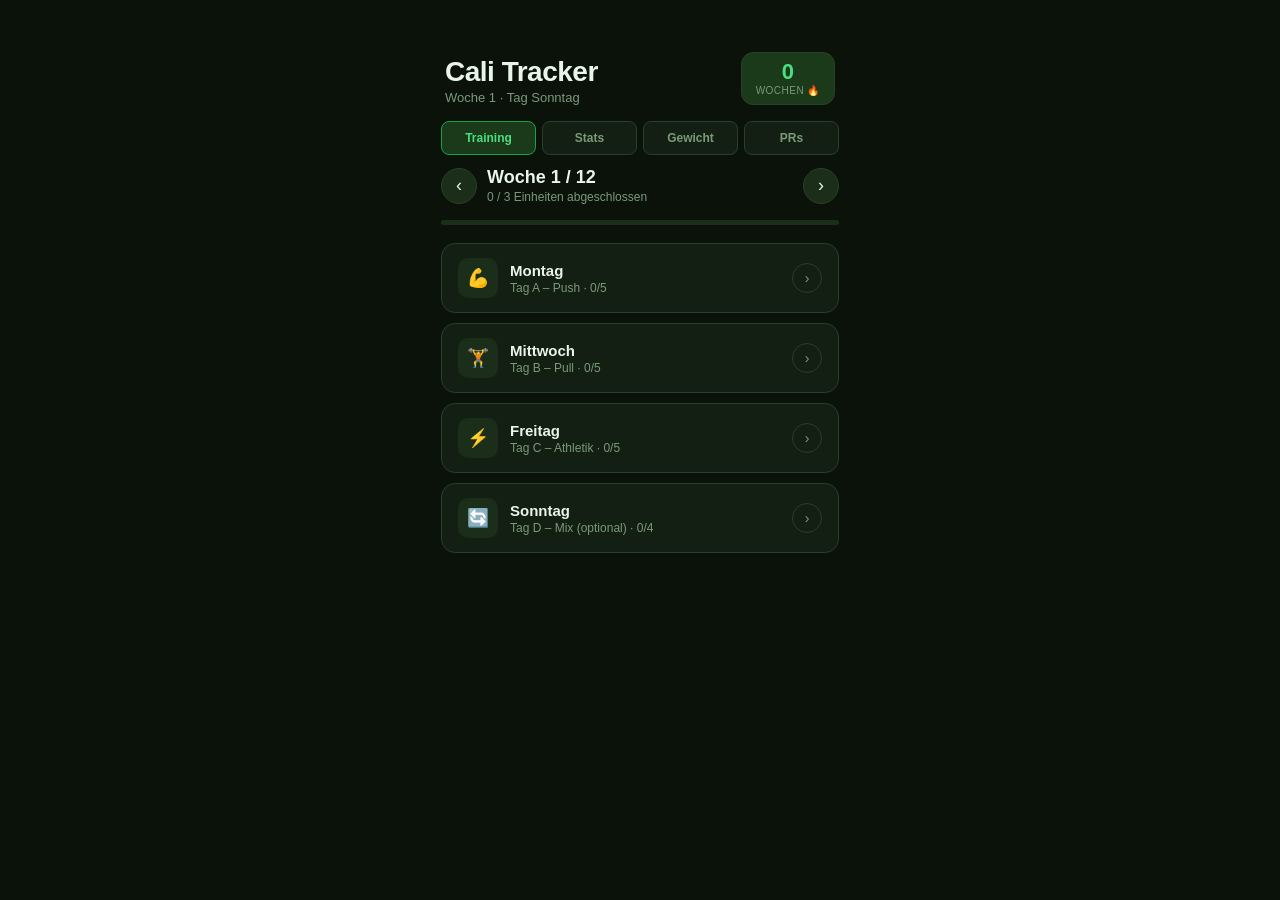
==== index.html @ 7abe7723 "Create index.html with Cali Tracker app content" ====
<!DOCTYPE html>
<html lang="de">
<head>
<meta charset="UTF-8">
<meta name="viewport" content="width=device-width, initial-scale=1.0, maximum-scale=1.0, user-scalable=no">
<meta name="apple-mobile-web-app-capable" content="yes">
<meta name="apple-mobile-web-app-status-bar-style" content="black-translucent">
<meta name="apple-mobile-web-app-title" content="Cali Tracker">
<meta name="theme-color" content="#0f1a0f">
<title>Cali Tracker</title>
<style>
:root {
  --green: #4ade80;
  --green-dark: #16a34a;
  --green-dim: #1a3a1a;
  --green-mid: #22c55e;
  --bg: #0a120a;
  --surface: #121f12;
  --surface2: #1a2e1a;
  --border: #2a3f2a;
  --text: #e8f5e8;
  --muted: #7a9a7a;
  --danger: #f87171;
  --amber: #fbbf24;
  --radius: 14px;
  --radius-sm: 8px;
}
* { box-sizing: border-box; margin: 0; padding: 0; -webkit-tap-highlight-color: transparent; }
html, body { height: 100%; overflow: hidden; font-family: -apple-system, BlinkMacSystemFont, 'SF Pro Text', sans-serif; background: var(--bg); color: var(--text); }

/* Layout */
.app { display: flex; flex-direction: column; height: 100dvh; max-width: 430px; margin: 0 auto; }
.content { flex: 1; overflow-y: auto; padding: 0 16px 24px; -webkit-overflow-scrolling: touch; scroll-behavior: smooth; }
.content::-webkit-scrollbar { display: none; }

/* Header */
.header { padding: 52px 20px 16px; display: flex; align-items: flex-end; justify-content: space-between; }
.header-title { font-size: 28px; font-weight: 700; letter-spacing: -0.5px; color: var(--text); }
.header-sub { font-size: 13px; color: var(--muted); margin-top: 2px; }
.streak-badge { display: flex; flex-direction: column; align-items: center; background: var(--green-dim); border: 1px solid var(--border); border-radius: 12px; padding: 8px 14px; }
.streak-num { font-size: 22px; font-weight: 700; color: var(--green); line-height: 1; }
.streak-label { font-size: 10px; color: var(--muted); margin-top: 2px; letter-spacing: 0.05em; }

/* Tab bar */
.tabbar { display: flex; padding: 0 16px 12px; gap: 6px; }
.tab { flex: 1; padding: 9px 4px; font-size: 12px; font-weight: 600; text-align: center; border-radius: var(--radius-sm); border: 1px solid var(--border); color: var(--muted); background: var(--surface); cursor: pointer; transition: all 0.2s; }
.tab.active { background: var(--green-dim); border-color: var(--green-dark); color: var(--green); }

/* Views */
.view { display: none; }
.view.active { display: block; }

/* Section label */
.section-label { font-size: 11px; font-weight: 600; color: var(--muted); letter-spacing: 0.08em; text-transform: uppercase; margin: 20px 0 10px; }

/* Week nav */
.week-nav { display: flex; align-items: center; gap: 10px; margin-bottom: 16px; }
.week-nav-btn { width: 36px; height: 36px; border-radius: 50%; background: var(--surface2); border: 1px solid var(--border); color: var(--text); font-size: 18px; cursor: pointer; display: flex; align-items: center; justify-content: center; }
.week-info { flex: 1; }
.week-title { font-size: 18px; font-weight: 600; }
.week-sub { font-size: 12px; color: var(--muted); margin-top: 2px; }

/* Progress bar */
.prog-wrap { height: 5px; background: var(--surface2); border-radius: 3px; margin-bottom: 18px; overflow: hidden; }
.prog-fill { height: 100%; background: var(--green-mid); border-radius: 3px; transition: width 0.4s ease; }

/* Day card */
.day-card { background: var(--surface); border: 1px solid var(--border); border-radius: var(--radius); margin-bottom: 10px; overflow: hidden; transition: border-color 0.2s; }
.day-card.done { border-color: var(--green-dark); }
.day-head { display: flex; align-items: center; padding: 14px 16px; cursor: pointer; gap: 12px; }
.day-icon { width: 40px; height: 40px; border-radius: 10px; background: var(--surface2); display: flex; align-items: center; justify-content: center; font-size: 18px; flex-shrink: 0; }
.day-card.done .day-icon { background: var(--green-dim); }
.day-meta { flex: 1; min-width: 0; }
.day-name { font-size: 15px; font-weight: 600; }
.day-type { font-size: 12px; color: var(--muted); margin-top: 2px; }
.day-check { width: 30px; height: 30px; border-radius: 50%; border: 1.5px solid var(--border); display: flex; align-items: center; justify-content: center; color: var(--muted); font-size: 14px; flex-shrink: 0; }
.day-card.done .day-check { background: var(--green-mid); border-color: var(--green-mid); color: #0a120a; font-weight: 700; }

/* Exercises */
.exercises { display: none; border-top: 1px solid var(--border); }
.day-card.open .exercises { display: block; }
.ex-item { padding: 12px 16px; border-bottom: 1px solid var(--border); }
.ex-item:last-child { border-bottom: none; }
.ex-header { display: flex; align-items: center; justify-content: space-between; margin-bottom: 8px; }
.ex-name { font-size: 14px; font-weight: 500; }
.ex-target { font-size: 11px; color: var(--muted); margin-top: 1px; }
.ex-done-btn { width: 26px; height: 26px; border-radius: 50%; border: 1.5px solid var(--border); background: none; color: var(--muted); font-size: 13px; cursor: pointer; display: flex; align-items: center; justify-content: center; }
.ex-done-btn.active { background: var(--green-mid); border-color: var(--green-mid); color: #0a120a; }
.ex-inputs { display: grid; grid-template-columns: 1fr 1fr; gap: 8px; }
.ex-field { display: flex; flex-direction: column; gap: 4px; }
.ex-field label { font-size: 10px; color: var(--muted); letter-spacing: 0.04em; text-transform: uppercase; }
.ex-field input, .ex-field textarea { background: var(--surface2); border: 1px solid var(--border); border-radius: var(--radius-sm); color: var(--text); font-size: 14px; padding: 8px 10px; font-family: inherit; outline: none; }
.ex-field input:focus, .ex-field textarea:focus { border-color: var(--green-dark); }
.ex-field.full { grid-column: 1 / -1; }
.ex-field textarea { resize: none; height: 60px; font-size: 13px; }

/* RPE + complete */
.day-footer { padding: 14px 16px; border-top: 1px solid var(--border); display: flex; flex-direction: column; gap: 12px; }
.rpe-row { display: flex; align-items: center; gap: 10px; }
.rpe-label { font-size: 12px; color: var(--muted); flex-shrink: 0; }
.rpe-btns { display: flex; gap: 5px; flex-wrap: wrap; }
.rpe-btn { width: 30px; height: 30px; border-radius: 6px; border: 1px solid var(--border); background: var(--surface2); color: var(--muted); font-size: 12px; font-weight: 600; cursor: pointer; display: flex; align-items: center; justify-content: center; }
.rpe-btn.sel { color: #0a120a; font-weight: 700; }
.rpe-btn[data-v="1"].sel,.rpe-btn[data-v="2"].sel,.rpe-btn[data-v="3"].sel { background: #22c55e; border-color: #22c55e; }
.rpe-btn[data-v="4"].sel,.rpe-btn[data-v="5"].sel,.rpe-btn[data-v="6"].sel { background: #fbbf24; border-color: #fbbf24; }
.rpe-btn[data-v="7"].sel,.rpe-btn[data-v="8"].sel { background: #fb923c; border-color: #fb923c; }
.rpe-btn[data-v="9"].sel,.rpe-btn[data-v="10"].sel { background: #f87171; border-color: #f87171; }
.complete-btn { width: 100%; padding: 13px; background: var(--green-dark); color: #fff; border: none; border-radius: var(--radius-sm); font-size: 15px; font-weight: 600; cursor: pointer; letter-spacing: 0.02em; }
.complete-btn:active { opacity: 0.8; }
.done-tag { text-align: center; color: var(--green); font-size: 13px; font-weight: 600; padding: 4px 0; }

/* Stats */
.stat-grid { display: grid; grid-template-columns: 1fr 1fr; gap: 10px; margin-bottom: 20px; }
.stat-box { background: var(--surface); border: 1px solid var(--border); border-radius: var(--radius); padding: 14px; }
.stat-val { font-size: 26px; font-weight: 700; color: var(--green); }
.stat-lbl { font-size: 12px; color: var(--muted); margin-top: 3px; }

/* Weight log */
.weight-row { display: flex; gap: 8px; margin-bottom: 12px; }
.weight-row input { flex: 1; background: var(--surface2); border: 1px solid var(--border); border-radius: var(--radius-sm); color: var(--text); font-size: 15px; padding: 10px 12px; font-family: inherit; outline: none; }
.weight-row input:focus { border-color: var(--green-dark); }
.weight-row button { padding: 10px 18px; background: var(--green-dark); color: #fff; border: none; border-radius: var(--radius-sm); font-size: 14px; font-weight: 600; cursor: pointer; }
.weight-list { display: flex; flex-direction: column; gap: 6px; }
.weight-entry { display: flex; justify-content: space-between; align-items: center; padding: 10px 14px; background: var(--surface); border: 1px solid var(--border); border-radius: var(--radius-sm); }
.weight-kg { font-size: 16px; font-weight: 600; color: var(--green); }
.weight-date { font-size: 12px; color: var(--muted); }
.weight-del { background: none; border: none; color: var(--muted); font-size: 18px; cursor: pointer; padding: 0 4px; }

/* Bar chart */
.chart-wrap { display: flex; align-items: flex-end; gap: 4px; height: 80px; margin-bottom: 6px; }
.chart-bar { flex: 1; border-radius: 4px 4px 0 0; min-height: 4px; background: var(--green-dim); transition: height 0.3s; }
.chart-bar.has { background: var(--green-mid); }
.chart-xlabels { display: flex; gap: 4px; }
.chart-xlabels span { flex: 1; font-size: 9px; color: var(--muted); text-align: center; }

/* PRs */
.pr-card { background: var(--surface); border: 1px solid var(--border); border-radius: var(--radius); overflow: hidden; margin-bottom: 16px; }
.pr-row { display: flex; align-items: center; padding: 12px 16px; border-bottom: 1px solid var(--border); gap: 12px; }
.pr-row:last-child { border-bottom: none; }
.pr-name { flex: 1; font-size: 14px; }
.pr-current { font-size: 13px; color: var(--green); font-weight: 600; min-width: 50px; text-align: right; }
.pr-input { width: 80px; background: var(--surface2); border: 1px solid var(--border); border-radius: 6px; color: var(--text); font-size: 14px; padding: 7px 10px; font-family: inherit; outline: none; }
.pr-input:focus { border-color: var(--green-dark); }

/* Toaster */
.toast { position: fixed; bottom: 90px; left: 50%; transform: translateX(-50%) translateY(20px); background: var(--green-dark); color: #fff; padding: 10px 20px; border-radius: 20px; font-size: 13px; font-weight: 500; opacity: 0; transition: opacity 0.2s, transform 0.2s; pointer-events: none; z-index: 999; }
.toast.show { opacity: 1; transform: translateX(-50%) translateY(0); }
</style>
</head>
<body>
<div class="app">
  <div class="header">
    <div>
      <div class="header-title">Cali Tracker</div>
      <div class="header-sub" id="header-sub">Woche 1 · Tag 1</div>
    </div>
    <div class="streak-badge">
      <div class="streak-num" id="streak-num">0</div>
      <div class="streak-label">WOCHEN 🔥</div>
    </div>
  </div>

  <div class="tabbar">
    <div class="tab active" onclick="switchTab('training')">Training</div>
    <div class="tab" onclick="switchTab('stats')">Stats</div>
    <div class="tab" onclick="switchTab('gewicht')">Gewicht</div>
    <div class="tab" onclick="switchTab('prs')">PRs</div>
  </div>

  <div class="content">
    <!-- TRAINING -->
    <div id="view-training" class="view active">
      <div class="week-nav">
        <button class="week-nav-btn" onclick="changeWeek(-1)">‹</button>
        <div class="week-info">
          <div class="week-title" id="wk-title">Woche 1 / 12</div>
          <div class="week-sub" id="wk-sub">0 / 3 Einheiten abgeschlossen</div>
        </div>
        <button class="week-nav-btn" onclick="changeWeek(1)">›</button>
      </div>
      <div class="prog-wrap"><div class="prog-fill" id="prog" style="width:0%"></div></div>
      <div id="day-list"></div>
    </div>

    <!-- STATS -->
    <div id="view-stats" class="view">
      <div class="section-label">Übersicht</div>
      <div class="stat-grid">
        <div class="stat-box"><div class="stat-val" id="s-weeks">0</div><div class="stat-lbl">Wochen aktiv</div></div>
        <div class="stat-box"><div class="stat-val" id="s-sessions">0</div><div class="stat-lbl">Einheiten gesamt</div></div>
        <div class="stat-box"><div class="stat-val" id="s-streak">0</div><div class="stat-lbl">Wochen am Stück</div></div>
        <div class="stat-box"><div class="stat-val">12</div><div class="stat-lbl">Wochen Programm</div></div>
      </div>
      <div class="section-label">Einheiten pro Woche</div>
      <div class="chart-wrap" id="chart-bars"></div>
      <div class="chart-xlabels" id="chart-labels"></div>
      <div class="section-label" style="margin-top:20px">Ziele</div>
      <div class="stat-grid">
        <div class="stat-box"><div class="stat-val" style="font-size:18px">2→12</div><div class="stat-lbl">Klimmzüge Ziel</div></div>
        <div class="stat-box"><div class="stat-val" style="font-size:18px">76–78</div><div class="stat-lbl">Zielgewicht kg</div></div>
      </div>
    </div>

    <!-- GEWICHT -->
    <div id="view-gewicht" class="view">
      <div class="section-label">Gewicht eintragen</div>
      <div class="weight-row">
        <input type="number" id="weight-input" placeholder="z.B. 79.5" step="0.1" min="40" max="200">
        <button onclick="addWeight()">+ Eintrag</button>
      </div>
      <div class="section-label">Verlauf</div>
      <div id="weight-list"></div>
    </div>

    <!-- PRs -->
    <div id="view-prs" class="view">
      <div class="section-label">Persönliche Rekorde</div>
      <div class="pr-card" id="pr-list"></div>
    </div>
  </div>
</div>

<div class="toast" id="toast"></div>

<script>
const DAYS = [
  { name:'Montag', type:'Tag A – Push', icon:'💪', exercises:[
    {n:'Liegestütze', t:'4×10–15', unit:'Wdh', timed:false},
    {n:'Diamond Push-Ups', t:'3×8–12', unit:'Wdh', timed:false},
    {n:'Pike Push-Ups', t:'3×8–12', unit:'Wdh', timed:false},
    {n:'Dips', t:'3×max', unit:'Wdh', timed:false},
    {n:'Plank', t:'3×45 Sek', unit:'Sek', timed:true}
  ]},
  { name:'Mittwoch', type:'Tag B – Pull', icon:'🏋️', exercises:[
    {n:'Klimmzüge', t:'5 Sätze', unit:'Wdh', timed:false},
    {n:'Negative Klimmzüge', t:'3×5', unit:'Wdh', timed:false},
    {n:'Australische Klimmzüge', t:'4×10–15', unit:'Wdh', timed:false},
    {n:'Dead Hang', t:'3×30 Sek', unit:'Sek', timed:true},
    {n:'Beinheben', t:'3×10–15', unit:'Wdh', timed:false}
  ]},
  { name:'Freitag', type:'Tag C – Athletik', icon:'⚡', exercises:[
    {n:'Kniebeugen', t:'3×20', unit:'Wdh', timed:false},
    {n:'Bulgarian Split Squats', t:'3×10/Bein', unit:'Wdh', timed:false},
    {n:'Glute Bridge', t:'3×15', unit:'Wdh', timed:false},
    {n:'Wadenheber', t:'3×20', unit:'Wdh', timed:false},
    {n:'Seitstütz', t:'3×30 Sek', unit:'Sek', timed:true}
  ]},
  { name:'Sonntag', type:'Tag D – Mix (optional)', icon:'🔄', exercises:[
    {n:'Klimmzüge', t:'3–4 Runden', unit:'Wdh', timed:false},
    {n:'Liegestütze', t:'3–4 Runden', unit:'Wdh', timed:false},
    {n:'Australische Klimmzüge', t:'3–4 Runden', unit:'Wdh', timed:false},
    {n:'Plank', t:'3–4 Runden', unit:'Sek', timed:true}
  ]}
];

const PRS = [
  {n:'Klimmzüge (max)', k:'pr_pu'},
  {n:'Liegestütze (max)', k:'pr_lh'},
  {n:'Dips (max)', k:'pr_dips'},
  {n:'Dead Hang (Sek)', k:'pr_dh'},
  {n:'Plank (Sek)', k:'pr_pl'}
];

let state = {};
let currentWeek = 1;

function load() {
  try { state = JSON.parse(localStorage.getItem('cali_v2') || '{}'); } catch(e) { state = {}; }
}
function save() {
  try { localStorage.setItem('cali_v2', JSON.stringify(state)); } catch(e) {}
}

function toast(msg) {
  const el = document.getElementById('toast');
  el.textContent = msg;
  el.classList.add('show');
  setTimeout(() => el.classList.remove('show'), 2000);
}

function switchTab(t) {
  document.querySelectorAll('.tab').forEach((el, i) => {
    el.classList.toggle('active', ['training','stats','gewicht','prs'][i] === t);
  });
  document.querySelectorAll('.view').forEach(el => el.classList.remove('active'));
  document.getElementById('view-'+t).classList.add('active');
  if (t === 'stats') renderStats();
  if (t === 'gewicht') renderWeight();
  if (t === 'prs') renderPRs();
}

function changeWeek(d) {
  currentWeek = Math.max(1, Math.min(12, currentWeek + d));
  renderTraining();
}

function dKey(w, d) { return `w${w}d${d}`; }
function exKey(w, d, e, field) { return `w${w}d${d}e${e}_${field}`; }

function toggleDay(i) {
  document.querySelectorAll('.day-card').forEach((c, j) => {
    if (j === i) c.classList.toggle('open');
    else c.classList.remove('open');
  });
}

function setEx(w, d, e, field, val) {
  state[exKey(w, d, e, field)] = val;
  save();
  // update done indicator
  const btn = document.getElementById(`exbtn_${d}_${e}`);
  if (btn && field === 'done') {
    btn.classList.toggle('active', !!val);
    btn.textContent = val ? '✓' : '○';
  }
}

function toggleExDone(w, d, e) {
  const k = exKey(w, d, e, 'done');
  state[k] = !state[k];
  save();
  renderTraining();
}

function setRPE(w, d, v) {
  state[`rpe_${dKey(w,d)}`] = v;
  save();
  document.querySelectorAll(`.rpe-btn[data-day="${d}"]`).forEach(b => {
    b.classList.toggle('sel', parseInt(b.dataset.v) === v);
  });
}

function completeDay(w, d) {
  state[dKey(w, d)] = true;
  save();
  toast('Einheit abgeschlossen 🎉');
  renderTraining();
  updateStreak();
}

function calcStreak() {
  let streak = 0;
  for (let w = currentWeek; w >= 1; w--) {
    const count = DAYS.slice(0,3).filter((_, i) => state[dKey(w, i)]).length;
    if (count >= 2) streak++;
    else break;
  }
  return streak;
}

function updateStreak() {
  const s = calcStreak();
  document.getElementById('streak-num').textContent = s;
  state['streak'] = s;
  save();
}

function renderTraining() {
  const doneCount = DAYS.slice(0,3).filter((_, i) => state[dKey(currentWeek, i)]).length;
  document.getElementById('wk-title').textContent = `Woche ${currentWeek} / 12`;
  document.getElementById('wk-sub').textContent = `${doneCount} / 3 Einheiten abgeschlossen`;
  document.getElementById('prog').style.width = Math.round((doneCount/3)*100) + '%';
  document.getElementById('header-sub').textContent = `Woche ${currentWeek} · Tag ${new Date().toLocaleDateString('de-DE',{weekday:'long'})}`;
  updateStreak();

  const list = document.getElementById('day-list');
  list.innerHTML = '';

  DAYS.forEach((day, i) => {
    const done = !!state[dKey(currentWeek, i)];
    const rpe = state[`rpe_${dKey(currentWeek,i)}`] || 0;
    const exDone = day.exercises.filter((_, j) => state[exKey(currentWeek, i, j, 'done')]).length;

    const card = document.createElement('div');
    card.className = 'day-card' + (done ? ' done' : '');

    // exercises html
    const exHtml = day.exercises.map((ex, j) => {
      const isDone = !!state[exKey(currentWeek, i, j, 'done')];
      const reps = state[exKey(currentWeek, i, j, 'reps')] || '';
      const time = state[exKey(currentWeek, i, j, 'time')] || '';
      const note = state[exKey(currentWeek, i, j, 'note')] || '';
      const label1 = ex.timed ? 'Zeit (Sek)' : 'Wiederholungen';
      return `<div class="ex-item">
        <div class="ex-header">
          <div>
            <div class="ex-name">${ex.n}</div>
            <div class="ex-target">${ex.t}</div>
          </div>
          <button id="exbtn_${i}_${j}" class="ex-done-btn ${isDone?'active':''}" onclick="toggleExDone(${currentWeek},${i},${j})">${isDone?'✓':'○'}</button>
        </div>
        <div class="ex-inputs">
          <div class="ex-field">
            <label>${label1}</label>
            <input type="number" placeholder="${ex.timed ? '30' : '10'}" value="${ex.timed ? time : reps}"
              onchange="setEx(${currentWeek},${i},${j},'${ex.timed?'time':'reps'}',this.value)">
          </div>
          ${!ex.timed ? `<div class="ex-field">
            <label>Zeit (Sek)</label>
            <input type="number" placeholder="–" value="${time}"
              onchange="setEx(${currentWeek},${i},${j},'time',this.value)">
          </div>` : `<div class="ex-field"><label>Sätze</label><input type="number" placeholder="3" value="${reps}" onchange="setEx(${currentWeek},${i},${j},'reps',this.value)"></div>`}
          <div class="ex-field full">
            <label>Notiz</label>
            <textarea placeholder="Wie war's? Probleme? Nächstes Mal mehr?" onchange="setEx(${currentWeek},${i},${j},'note',this.value)">${note}</textarea>
          </div>
        </div>
      </div>`;
    }).join('');

    // RPE buttons
    const rpeHtml = Array.from({length:10},(_,k)=>{
      const v=k+1;
      return `<button class="rpe-btn ${rpe===v?'sel':''}" data-v="${v}" data-day="${i}" onclick="setRPE(${currentWeek},${i},${v})">${v}</button>`;
    }).join('');

    card.innerHTML = `
      <div class="day-head" onclick="toggleDay(${i})">
        <div class="day-icon">${day.icon}</div>
        <div class="day-meta">
          <div class="day-name">${day.name}</div>
          <div class="day-type">${day.type} · ${exDone}/${day.exercises.length}</div>
        </div>
        <div class="day-check">${done ? '✓' : '›'}</div>
      </div>
      <div class="exercises">
        ${exHtml}
        <div class="day-footer">
          <div class="rpe-row">
            <span class="rpe-label">Anstrengung</span>
            <div class="rpe-btns">${rpeHtml}</div>
          </div>
          ${!done
            ? `<button class="complete-btn" onclick="completeDay(${currentWeek},${i})">Einheit abschließen ✓</button>`
            : `<div class="done-tag">✓ Abgeschlossen${rpe ? ' · RPE ' + rpe : ''}</div>`}
        </div>
      </div>`;
    list.appendChild(card);
  });
}

function renderStats() {
  let totalSessions = 0, weeksActive = 0;
  const counts = [];
  for (let w = 1; w <= 12; w++) {
    const c = DAYS.filter((_, i) => state[dKey(w, i)]).length;
    counts.push(c);
    totalSessions += c;
    if (c > 0) weeksActive++;
  }
  document.getElementById('s-weeks').textContent = weeksActive;
  document.getElementById('s-sessions').textContent = totalSessions;
  document.getElementById('s-streak').textContent = calcStreak();

  const max = Math.max(...counts, 1);
  document.getElementById('chart-bars').innerHTML = counts.map((c, i) =>
    `<div class="chart-bar ${c>0?'has':''}" style="height:${Math.max(4, Math.round((c/max)*76))}px" title="W${i+1}: ${c}"></div>`
  ).join('');
  document.getElementById('chart-labels').innerHTML = counts.map((_, i) =>
    `<span>W${i+1}</span>`
  ).join('');
}

function addWeight() {
  const inp = document.getElementById('weight-input');
  const val = parseFloat(inp.value);
  if (!val || val < 30 || val > 300) { toast('Ungültiger Wert'); return; }
  const entries = state.weights || [];
  entries.unshift({ kg: val, date: new Date().toLocaleDateString('de-DE') });
  state.weights = entries.slice(0, 50);
  save();
  inp.value = '';
  renderWeight();
  toast(`${val} kg eingetragen`);
}

function deleteWeight(i) {
  state.weights = (state.weights || []).filter((_, j) => j !== i);
  save();
  renderWeight();
}

function renderWeight() {
  const entries = state.weights || [];
  const list = document.getElementById('weight-list');
  if (!entries.length) {
    list.innerHTML = '<div style="color:var(--muted);font-size:13px;text-align:center;padding:20px">Noch keine Einträge</div>';
    return;
  }
  list.innerHTML = entries.map((e, i) =>
    `<div class="weight-entry">
      <div>
        <div class="weight-kg">${e.kg} kg</div>
        <div class="weight-date">${e.date}</div>
      </div>
      <button class="weight-del" onclick="deleteWeight(${i})">×</button>
    </div>`
  ).join('');
}

function renderPRs() {
  document.getElementById('pr-list').innerHTML = PRS.map(pr => {
    const val = state[pr.k] || '';
    return `<div class="pr-row">
      <div class="pr-name">${pr.n}</div>
      <input class="pr-input" type="number" placeholder="–" value="${val}"
        onchange="state['${pr.k}']=this.value; save(); toast('PR gespeichert ✓')">
    </div>`;
  }).join('');
}

load();
renderTraining();
</script>
</body>
</html>
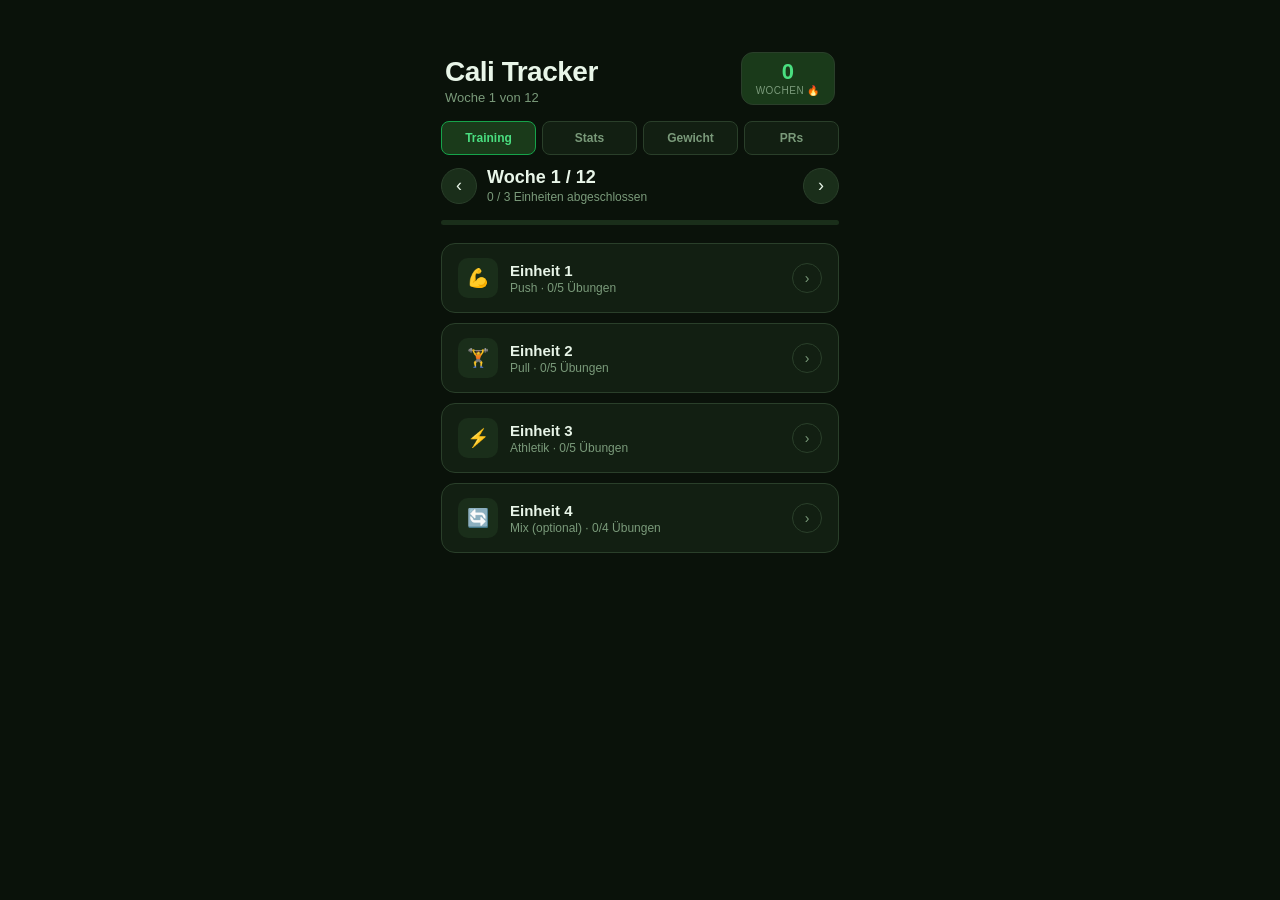
==== commit 559fded0: "Add files via upload" ====
--- a/index.html
+++ b/index.html
@@ -20,51 +20,39 @@
   --border: #2a3f2a;
   --text: #e8f5e8;
   --muted: #7a9a7a;
-  --danger: #f87171;
-  --amber: #fbbf24;
   --radius: 14px;
   --radius-sm: 8px;
 }
 * { box-sizing: border-box; margin: 0; padding: 0; -webkit-tap-highlight-color: transparent; }
 html, body { height: 100%; overflow: hidden; font-family: -apple-system, BlinkMacSystemFont, 'SF Pro Text', sans-serif; background: var(--bg); color: var(--text); }
-
-/* Layout */
 .app { display: flex; flex-direction: column; height: 100dvh; max-width: 430px; margin: 0 auto; }
-.content { flex: 1; overflow-y: auto; padding: 0 16px 24px; -webkit-overflow-scrolling: touch; scroll-behavior: smooth; }
+.content { flex: 1; overflow-y: auto; padding: 0 16px 24px; -webkit-overflow-scrolling: touch; }
 .content::-webkit-scrollbar { display: none; }
 
-/* Header */
 .header { padding: 52px 20px 16px; display: flex; align-items: flex-end; justify-content: space-between; }
-.header-title { font-size: 28px; font-weight: 700; letter-spacing: -0.5px; color: var(--text); }
+.header-title { font-size: 28px; font-weight: 700; letter-spacing: -0.5px; }
 .header-sub { font-size: 13px; color: var(--muted); margin-top: 2px; }
 .streak-badge { display: flex; flex-direction: column; align-items: center; background: var(--green-dim); border: 1px solid var(--border); border-radius: 12px; padding: 8px 14px; }
 .streak-num { font-size: 22px; font-weight: 700; color: var(--green); line-height: 1; }
 .streak-label { font-size: 10px; color: var(--muted); margin-top: 2px; letter-spacing: 0.05em; }
 
-/* Tab bar */
 .tabbar { display: flex; padding: 0 16px 12px; gap: 6px; }
-.tab { flex: 1; padding: 9px 4px; font-size: 12px; font-weight: 600; text-align: center; border-radius: var(--radius-sm); border: 1px solid var(--border); color: var(--muted); background: var(--surface); cursor: pointer; transition: all 0.2s; }
+.tab { flex: 1; padding: 9px 4px; font-size: 12px; font-weight: 600; text-align: center; border-radius: var(--radius-sm); border: 1px solid var(--border); color: var(--muted); background: var(--surface); cursor: pointer; transition: all 0.15s; }
 .tab.active { background: var(--green-dim); border-color: var(--green-dark); color: var(--green); }
 
-/* Views */
 .view { display: none; }
 .view.active { display: block; }
-
-/* Section label */
 .section-label { font-size: 11px; font-weight: 600; color: var(--muted); letter-spacing: 0.08em; text-transform: uppercase; margin: 20px 0 10px; }
 
-/* Week nav */
 .week-nav { display: flex; align-items: center; gap: 10px; margin-bottom: 16px; }
 .week-nav-btn { width: 36px; height: 36px; border-radius: 50%; background: var(--surface2); border: 1px solid var(--border); color: var(--text); font-size: 18px; cursor: pointer; display: flex; align-items: center; justify-content: center; }
 .week-info { flex: 1; }
 .week-title { font-size: 18px; font-weight: 600; }
 .week-sub { font-size: 12px; color: var(--muted); margin-top: 2px; }
 
-/* Progress bar */
 .prog-wrap { height: 5px; background: var(--surface2); border-radius: 3px; margin-bottom: 18px; overflow: hidden; }
 .prog-fill { height: 100%; background: var(--green-mid); border-radius: 3px; transition: width 0.4s ease; }
 
-/* Day card */
 .day-card { background: var(--surface); border: 1px solid var(--border); border-radius: var(--radius); margin-bottom: 10px; overflow: hidden; transition: border-color 0.2s; }
 .day-card.done { border-color: var(--green-dark); }
 .day-head { display: flex; align-items: center; padding: 14px 16px; cursor: pointer; gap: 12px; }
@@ -73,10 +61,10 @@
 .day-meta { flex: 1; min-width: 0; }
 .day-name { font-size: 15px; font-weight: 600; }
 .day-type { font-size: 12px; color: var(--muted); margin-top: 2px; }
+.day-date { font-size: 11px; color: var(--green); margin-top: 2px; }
 .day-check { width: 30px; height: 30px; border-radius: 50%; border: 1.5px solid var(--border); display: flex; align-items: center; justify-content: center; color: var(--muted); font-size: 14px; flex-shrink: 0; }
 .day-card.done .day-check { background: var(--green-mid); border-color: var(--green-mid); color: #0a120a; font-weight: 700; }
 
-/* Exercises */
 .exercises { display: none; border-top: 1px solid var(--border); }
 .day-card.open .exercises { display: block; }
 .ex-item { padding: 12px 16px; border-bottom: 1px solid var(--border); }
@@ -84,17 +72,16 @@
 .ex-header { display: flex; align-items: center; justify-content: space-between; margin-bottom: 8px; }
 .ex-name { font-size: 14px; font-weight: 500; }
 .ex-target { font-size: 11px; color: var(--muted); margin-top: 1px; }
-.ex-done-btn { width: 26px; height: 26px; border-radius: 50%; border: 1.5px solid var(--border); background: none; color: var(--muted); font-size: 13px; cursor: pointer; display: flex; align-items: center; justify-content: center; }
+.ex-done-btn { width: 26px; height: 26px; border-radius: 50%; border: 1.5px solid var(--border); background: none; color: var(--muted); font-size: 13px; cursor: pointer; display: flex; align-items: center; justify-content: center; transition: all 0.15s; flex-shrink: 0; }
 .ex-done-btn.active { background: var(--green-mid); border-color: var(--green-mid); color: #0a120a; }
 .ex-inputs { display: grid; grid-template-columns: 1fr 1fr; gap: 8px; }
 .ex-field { display: flex; flex-direction: column; gap: 4px; }
 .ex-field label { font-size: 10px; color: var(--muted); letter-spacing: 0.04em; text-transform: uppercase; }
-.ex-field input, .ex-field textarea { background: var(--surface2); border: 1px solid var(--border); border-radius: var(--radius-sm); color: var(--text); font-size: 14px; padding: 8px 10px; font-family: inherit; outline: none; }
+.ex-field input, .ex-field textarea { background: var(--surface2); border: 1px solid var(--border); border-radius: var(--radius-sm); color: var(--text); font-size: 14px; padding: 8px 10px; font-family: inherit; outline: none; width: 100%; }
 .ex-field input:focus, .ex-field textarea:focus { border-color: var(--green-dark); }
 .ex-field.full { grid-column: 1 / -1; }
 .ex-field textarea { resize: none; height: 60px; font-size: 13px; }
 
-/* RPE + complete */
 .day-footer { padding: 14px 16px; border-top: 1px solid var(--border); display: flex; flex-direction: column; gap: 12px; }
 .rpe-row { display: flex; align-items: center; gap: 10px; }
 .rpe-label { font-size: 12px; color: var(--muted); flex-shrink: 0; }
@@ -105,17 +92,15 @@
 .rpe-btn[data-v="4"].sel,.rpe-btn[data-v="5"].sel,.rpe-btn[data-v="6"].sel { background: #fbbf24; border-color: #fbbf24; }
 .rpe-btn[data-v="7"].sel,.rpe-btn[data-v="8"].sel { background: #fb923c; border-color: #fb923c; }
 .rpe-btn[data-v="9"].sel,.rpe-btn[data-v="10"].sel { background: #f87171; border-color: #f87171; }
-.complete-btn { width: 100%; padding: 13px; background: var(--green-dark); color: #fff; border: none; border-radius: var(--radius-sm); font-size: 15px; font-weight: 600; cursor: pointer; letter-spacing: 0.02em; }
+.complete-btn { width: 100%; padding: 13px; background: var(--green-dark); color: #fff; border: none; border-radius: var(--radius-sm); font-size: 15px; font-weight: 600; cursor: pointer; }
 .complete-btn:active { opacity: 0.8; }
 .done-tag { text-align: center; color: var(--green); font-size: 13px; font-weight: 600; padding: 4px 0; }
 
-/* Stats */
 .stat-grid { display: grid; grid-template-columns: 1fr 1fr; gap: 10px; margin-bottom: 20px; }
 .stat-box { background: var(--surface); border: 1px solid var(--border); border-radius: var(--radius); padding: 14px; }
 .stat-val { font-size: 26px; font-weight: 700; color: var(--green); }
 .stat-lbl { font-size: 12px; color: var(--muted); margin-top: 3px; }
 
-/* Weight log */
 .weight-row { display: flex; gap: 8px; margin-bottom: 12px; }
 .weight-row input { flex: 1; background: var(--surface2); border: 1px solid var(--border); border-radius: var(--radius-sm); color: var(--text); font-size: 15px; padding: 10px 12px; font-family: inherit; outline: none; }
 .weight-row input:focus { border-color: var(--green-dark); }
@@ -126,24 +111,20 @@
 .weight-date { font-size: 12px; color: var(--muted); }
 .weight-del { background: none; border: none; color: var(--muted); font-size: 18px; cursor: pointer; padding: 0 4px; }
 
-/* Bar chart */
 .chart-wrap { display: flex; align-items: flex-end; gap: 4px; height: 80px; margin-bottom: 6px; }
-.chart-bar { flex: 1; border-radius: 4px 4px 0 0; min-height: 4px; background: var(--green-dim); transition: height 0.3s; }
+.chart-bar { flex: 1; border-radius: 4px 4px 0 0; min-height: 4px; background: var(--green-dim); }
 .chart-bar.has { background: var(--green-mid); }
 .chart-xlabels { display: flex; gap: 4px; }
 .chart-xlabels span { flex: 1; font-size: 9px; color: var(--muted); text-align: center; }
 
-/* PRs */
 .pr-card { background: var(--surface); border: 1px solid var(--border); border-radius: var(--radius); overflow: hidden; margin-bottom: 16px; }
 .pr-row { display: flex; align-items: center; padding: 12px 16px; border-bottom: 1px solid var(--border); gap: 12px; }
 .pr-row:last-child { border-bottom: none; }
 .pr-name { flex: 1; font-size: 14px; }
-.pr-current { font-size: 13px; color: var(--green); font-weight: 600; min-width: 50px; text-align: right; }
-.pr-input { width: 80px; background: var(--surface2); border: 1px solid var(--border); border-radius: 6px; color: var(--text); font-size: 14px; padding: 7px 10px; font-family: inherit; outline: none; }
+.pr-input { width: 80px; background: var(--surface2); border: 1px solid var(--border); border-radius: 6px; color: var(--text); font-size: 14px; padding: 7px 10px; font-family: inherit; outline: none; text-align: right; }
 .pr-input:focus { border-color: var(--green-dark); }
 
-/* Toaster */
-.toast { position: fixed; bottom: 90px; left: 50%; transform: translateX(-50%) translateY(20px); background: var(--green-dark); color: #fff; padding: 10px 20px; border-radius: 20px; font-size: 13px; font-weight: 500; opacity: 0; transition: opacity 0.2s, transform 0.2s; pointer-events: none; z-index: 999; }
+.toast { position: fixed; bottom: 90px; left: 50%; transform: translateX(-50%) translateY(20px); background: var(--green-dark); color: #fff; padding: 10px 20px; border-radius: 20px; font-size: 13px; font-weight: 600; opacity: 0; transition: all 0.3s; pointer-events: none; white-space: nowrap; z-index: 999; }
 .toast.show { opacity: 1; transform: translateX(-50%) translateY(0); }
 </style>
 </head>
@@ -152,7 +133,7 @@
   <div class="header">
     <div>
       <div class="header-title">Cali Tracker</div>
-      <div class="header-sub" id="header-sub">Woche 1 · Tag 1</div>
+      <div class="header-sub" id="header-sub">Woche 1</div>
     </div>
     <div class="streak-badge">
       <div class="streak-num" id="streak-num">0</div>
@@ -168,13 +149,12 @@
   </div>
 
   <div class="content">
-    <!-- TRAINING -->
     <div id="view-training" class="view active">
       <div class="week-nav">
         <button class="week-nav-btn" onclick="changeWeek(-1)">‹</button>
         <div class="week-info">
           <div class="week-title" id="wk-title">Woche 1 / 12</div>
-          <div class="week-sub" id="wk-sub">0 / 3 Einheiten abgeschlossen</div>
+          <div class="week-sub" id="wk-sub">0 / 3 Einheiten</div>
         </div>
         <button class="week-nav-btn" onclick="changeWeek(1)">›</button>
       </div>
@@ -182,7 +162,6 @@
       <div id="day-list"></div>
     </div>
 
-    <!-- STATS -->
     <div id="view-stats" class="view">
       <div class="section-label">Übersicht</div>
       <div class="stat-grid">
@@ -194,14 +173,8 @@
       <div class="section-label">Einheiten pro Woche</div>
       <div class="chart-wrap" id="chart-bars"></div>
       <div class="chart-xlabels" id="chart-labels"></div>
-      <div class="section-label" style="margin-top:20px">Ziele</div>
-      <div class="stat-grid">
-        <div class="stat-box"><div class="stat-val" style="font-size:18px">2→12</div><div class="stat-lbl">Klimmzüge Ziel</div></div>
-        <div class="stat-box"><div class="stat-val" style="font-size:18px">76–78</div><div class="stat-lbl">Zielgewicht kg</div></div>
-      </div>
-    </div>
-
-    <!-- GEWICHT -->
+    </div>
+
     <div id="view-gewicht" class="view">
       <div class="section-label">Gewicht eintragen</div>
       <div class="weight-row">
@@ -212,7 +185,6 @@
       <div id="weight-list"></div>
     </div>
 
-    <!-- PRs -->
     <div id="view-prs" class="view">
       <div class="section-label">Persönliche Rekorde</div>
       <div class="pr-card" id="pr-list"></div>
@@ -224,32 +196,32 @@
 
 <script>
 const DAYS = [
-  { name:'Montag', type:'Tag A – Push', icon:'💪', exercises:[
-    {n:'Liegestütze', t:'4×10–15', unit:'Wdh', timed:false},
-    {n:'Diamond Push-Ups', t:'3×8–12', unit:'Wdh', timed:false},
-    {n:'Pike Push-Ups', t:'3×8–12', unit:'Wdh', timed:false},
-    {n:'Dips', t:'3×max', unit:'Wdh', timed:false},
-    {n:'Plank', t:'3×45 Sek', unit:'Sek', timed:true}
+  { name:'Einheit 1', type:'Push', icon:'💪', exercises:[
+    {n:'Liegestütze', t:'4×10–15', timed:false},
+    {n:'Diamond Push-Ups', t:'3×8–12', timed:false},
+    {n:'Pike Push-Ups', t:'3×8–12', timed:false},
+    {n:'Dips', t:'3×max', timed:false},
+    {n:'Plank', t:'3×45 Sek', timed:true}
   ]},
-  { name:'Mittwoch', type:'Tag B – Pull', icon:'🏋️', exercises:[
-    {n:'Klimmzüge', t:'5 Sätze', unit:'Wdh', timed:false},
-    {n:'Negative Klimmzüge', t:'3×5', unit:'Wdh', timed:false},
-    {n:'Australische Klimmzüge', t:'4×10–15', unit:'Wdh', timed:false},
-    {n:'Dead Hang', t:'3×30 Sek', unit:'Sek', timed:true},
-    {n:'Beinheben', t:'3×10–15', unit:'Wdh', timed:false}
+  { name:'Einheit 2', type:'Pull', icon:'🏋️', exercises:[
+    {n:'Klimmzüge', t:'5 Sätze', timed:false},
+    {n:'Negative Klimmzüge', t:'3×5', timed:false},
+    {n:'Australische Klimmzüge', t:'4×10–15', timed:false},
+    {n:'Dead Hang', t:'3×30 Sek', timed:true},
+    {n:'Beinheben', t:'3×10–15', timed:false}
   ]},
-  { name:'Freitag', type:'Tag C – Athletik', icon:'⚡', exercises:[
-    {n:'Kniebeugen', t:'3×20', unit:'Wdh', timed:false},
-    {n:'Bulgarian Split Squats', t:'3×10/Bein', unit:'Wdh', timed:false},
-    {n:'Glute Bridge', t:'3×15', unit:'Wdh', timed:false},
-    {n:'Wadenheber', t:'3×20', unit:'Wdh', timed:false},
-    {n:'Seitstütz', t:'3×30 Sek', unit:'Sek', timed:true}
+  { name:'Einheit 3', type:'Athletik', icon:'⚡', exercises:[
+    {n:'Kniebeugen', t:'3×20', timed:false},
+    {n:'Bulgarian Split Squats', t:'3×10/Bein', timed:false},
+    {n:'Glute Bridge', t:'3×15', timed:false},
+    {n:'Wadenheber', t:'3×20', timed:false},
+    {n:'Seitstütz', t:'3×30 Sek', timed:true}
   ]},
-  { name:'Sonntag', type:'Tag D – Mix (optional)', icon:'🔄', exercises:[
-    {n:'Klimmzüge', t:'3–4 Runden', unit:'Wdh', timed:false},
-    {n:'Liegestütze', t:'3–4 Runden', unit:'Wdh', timed:false},
-    {n:'Australische Klimmzüge', t:'3–4 Runden', unit:'Wdh', timed:false},
-    {n:'Plank', t:'3–4 Runden', unit:'Sek', timed:true}
+  { name:'Einheit 4', type:'Mix (optional)', icon:'🔄', exercises:[
+    {n:'Klimmzüge', t:'3–4 Runden', timed:false},
+    {n:'Liegestütze', t:'3–4 Runden', timed:false},
+    {n:'Australische Klimmzüge', t:'3–4 Runden', timed:false},
+    {n:'Plank', t:'3–4 Runden', timed:true}
   ]}
 ];
 
@@ -264,12 +236,8 @@
 let state = {};
 let currentWeek = 1;
 
-function load() {
-  try { state = JSON.parse(localStorage.getItem('cali_v2') || '{}'); } catch(e) { state = {}; }
-}
-function save() {
-  try { localStorage.setItem('cali_v2', JSON.stringify(state)); } catch(e) {}
-}
+function load() { try { state = JSON.parse(localStorage.getItem('cali_v3') || '{}'); } catch(e) { state = {}; } }
+function save() { try { localStorage.setItem('cali_v3', JSON.stringify(state)); } catch(e) {} }
 
 function toast(msg) {
   const el = document.getElementById('toast');
@@ -279,9 +247,7 @@
 }
 
 function switchTab(t) {
-  document.querySelectorAll('.tab').forEach((el, i) => {
-    el.classList.toggle('active', ['training','stats','gewicht','prs'][i] === t);
-  });
+  document.querySelectorAll('.tab').forEach((el, i) => el.classList.toggle('active', ['training','stats','gewicht','prs'][i] === t));
   document.querySelectorAll('.view').forEach(el => el.classList.remove('active'));
   document.getElementById('view-'+t).classList.add('active');
   if (t === 'stats') renderStats();
@@ -295,7 +261,7 @@
 }
 
 function dKey(w, d) { return `w${w}d${d}`; }
-function exKey(w, d, e, field) { return `w${w}d${d}e${e}_${field}`; }
+function exKey(w, d, e, f) { return `w${w}d${d}e${e}_${f}`; }
 
 function toggleDay(i) {
   document.querySelectorAll('.day-card').forEach((c, j) => {
@@ -304,17 +270,6 @@
   });
 }
 
-function setEx(w, d, e, field, val) {
-  state[exKey(w, d, e, field)] = val;
-  save();
-  // update done indicator
-  const btn = document.getElementById(`exbtn_${d}_${e}`);
-  if (btn && field === 'done') {
-    btn.classList.toggle('active', !!val);
-    btn.textContent = val ? '✓' : '○';
-  }
-}
-
 function toggleExDone(w, d, e) {
   const k = exKey(w, d, e, 'done');
   state[k] = !state[k];
@@ -322,16 +277,20 @@
   renderTraining();
 }
 
+function setField(w, d, e, f, val) {
+  state[exKey(w, d, e, f)] = val;
+  save();
+}
+
 function setRPE(w, d, v) {
   state[`rpe_${dKey(w,d)}`] = v;
   save();
-  document.querySelectorAll(`.rpe-btn[data-day="${d}"]`).forEach(b => {
-    b.classList.toggle('sel', parseInt(b.dataset.v) === v);
-  });
+  document.querySelectorAll(`.rpe-btn[data-day="${d}"]`).forEach(b => b.classList.toggle('sel', parseInt(b.dataset.v) === v));
 }
 
 function completeDay(w, d) {
   state[dKey(w, d)] = true;
+  state[`date_${dKey(w,d)}`] = new Date().toLocaleDateString('de-DE', {day:'2-digit', month:'2-digit', year:'numeric'});
   save();
   toast('Einheit abgeschlossen 🎉');
   renderTraining();
@@ -341,18 +300,14 @@
 function calcStreak() {
   let streak = 0;
   for (let w = currentWeek; w >= 1; w--) {
-    const count = DAYS.slice(0,3).filter((_, i) => state[dKey(w, i)]).length;
-    if (count >= 2) streak++;
-    else break;
+    const c = DAYS.slice(0,3).filter((_, i) => state[dKey(w,i)]).length;
+    if (c >= 2) streak++; else break;
   }
   return streak;
 }
 
 function updateStreak() {
-  const s = calcStreak();
-  document.getElementById('streak-num').textContent = s;
-  state['streak'] = s;
-  save();
+  document.getElementById('streak-num').textContent = calcStreak();
 }
 
 function renderTraining() {
@@ -360,7 +315,7 @@
   document.getElementById('wk-title').textContent = `Woche ${currentWeek} / 12`;
   document.getElementById('wk-sub').textContent = `${doneCount} / 3 Einheiten abgeschlossen`;
   document.getElementById('prog').style.width = Math.round((doneCount/3)*100) + '%';
-  document.getElementById('header-sub').textContent = `Woche ${currentWeek} · Tag ${new Date().toLocaleDateString('de-DE',{weekday:'long'})}`;
+  document.getElementById('header-sub').textContent = `Woche ${currentWeek} von 12`;
   updateStreak();
 
   const list = document.getElementById('day-list');
@@ -369,59 +324,57 @@
   DAYS.forEach((day, i) => {
     const done = !!state[dKey(currentWeek, i)];
     const rpe = state[`rpe_${dKey(currentWeek,i)}`] || 0;
+    const trainDate = state[`date_${dKey(currentWeek,i)}`] || '';
     const exDone = day.exercises.filter((_, j) => state[exKey(currentWeek, i, j, 'done')]).length;
 
-    const card = document.createElement('div');
-    card.className = 'day-card' + (done ? ' done' : '');
-
-    // exercises html
     const exHtml = day.exercises.map((ex, j) => {
       const isDone = !!state[exKey(currentWeek, i, j, 'done')];
       const reps = state[exKey(currentWeek, i, j, 'reps')] || '';
       const time = state[exKey(currentWeek, i, j, 'time')] || '';
       const note = state[exKey(currentWeek, i, j, 'note')] || '';
-      const label1 = ex.timed ? 'Zeit (Sek)' : 'Wiederholungen';
       return `<div class="ex-item">
         <div class="ex-header">
           <div>
             <div class="ex-name">${ex.n}</div>
             <div class="ex-target">${ex.t}</div>
           </div>
-          <button id="exbtn_${i}_${j}" class="ex-done-btn ${isDone?'active':''}" onclick="toggleExDone(${currentWeek},${i},${j})">${isDone?'✓':'○'}</button>
+          <button class="ex-done-btn ${isDone?'active':''}" onclick="toggleExDone(${currentWeek},${i},${j})">${isDone?'✓':'○'}</button>
         </div>
         <div class="ex-inputs">
           <div class="ex-field">
-            <label>${label1}</label>
-            <input type="number" placeholder="${ex.timed ? '30' : '10'}" value="${ex.timed ? time : reps}"
-              onchange="setEx(${currentWeek},${i},${j},'${ex.timed?'time':'reps'}',this.value)">
+            <label>${ex.timed ? 'Zeit (Sek)' : 'Wiederholungen'}</label>
+            <input type="number" placeholder="${ex.timed?'30':'10'}" value="${ex.timed?time:reps}"
+              onchange="setField(${currentWeek},${i},${j},'${ex.timed?'time':'reps'}',this.value)">
           </div>
-          ${!ex.timed ? `<div class="ex-field">
-            <label>Zeit (Sek)</label>
-            <input type="number" placeholder="–" value="${time}"
-              onchange="setEx(${currentWeek},${i},${j},'time',this.value)">
-          </div>` : `<div class="ex-field"><label>Sätze</label><input type="number" placeholder="3" value="${reps}" onchange="setEx(${currentWeek},${i},${j},'reps',this.value)"></div>`}
+          <div class="ex-field">
+            <label>${ex.timed ? 'Sätze' : 'Zeit (Sek)'}</label>
+            <input type="number" placeholder="${ex.timed?'3':'–'}" value="${ex.timed?reps:time}"
+              onchange="setField(${currentWeek},${i},${j},'${ex.timed?'reps':'time'}',this.value)">
+          </div>
           <div class="ex-field full">
             <label>Notiz</label>
-            <textarea placeholder="Wie war's? Probleme? Nächstes Mal mehr?" onchange="setEx(${currentWeek},${i},${j},'note',this.value)">${note}</textarea>
+            <textarea placeholder="Wie war's? Was fiel auf?" onchange="setField(${currentWeek},${i},${j},'note',this.value)">${note}</textarea>
           </div>
         </div>
       </div>`;
     }).join('');
 
-    // RPE buttons
     const rpeHtml = Array.from({length:10},(_,k)=>{
       const v=k+1;
       return `<button class="rpe-btn ${rpe===v?'sel':''}" data-v="${v}" data-day="${i}" onclick="setRPE(${currentWeek},${i},${v})">${v}</button>`;
     }).join('');
 
+    const card = document.createElement('div');
+    card.className = 'day-card' + (done?' done':'');
     card.innerHTML = `
       <div class="day-head" onclick="toggleDay(${i})">
         <div class="day-icon">${day.icon}</div>
         <div class="day-meta">
           <div class="day-name">${day.name}</div>
-          <div class="day-type">${day.type} · ${exDone}/${day.exercises.length}</div>
+          <div class="day-type">${day.type} · ${exDone}/${day.exercises.length} Übungen</div>
+          ${trainDate ? `<div class="day-date">📅 ${trainDate}</div>` : ''}
         </div>
-        <div class="day-check">${done ? '✓' : '›'}</div>
+        <div class="day-check">${done?'✓':'›'}</div>
       </div>
       <div class="exercises">
         ${exHtml}
@@ -432,7 +385,7 @@
           </div>
           ${!done
             ? `<button class="complete-btn" onclick="completeDay(${currentWeek},${i})">Einheit abschließen ✓</button>`
-            : `<div class="done-tag">✓ Abgeschlossen${rpe ? ' · RPE ' + rpe : ''}</div>`}
+            : `<div class="done-tag">✓ Abgeschlossen${rpe?' · RPE '+rpe:''}${trainDate?' · '+trainDate:''}</div>`}
         </div>
       </div>`;
     list.appendChild(card);
@@ -440,62 +393,47 @@
 }
 
 function renderStats() {
-  let totalSessions = 0, weeksActive = 0;
+  let total = 0, active = 0;
   const counts = [];
   for (let w = 1; w <= 12; w++) {
-    const c = DAYS.filter((_, i) => state[dKey(w, i)]).length;
-    counts.push(c);
-    totalSessions += c;
-    if (c > 0) weeksActive++;
+    const c = DAYS.filter((_, i) => state[dKey(w,i)]).length;
+    counts.push(c); total += c; if(c>0) active++;
   }
-  document.getElementById('s-weeks').textContent = weeksActive;
-  document.getElementById('s-sessions').textContent = totalSessions;
+  document.getElementById('s-weeks').textContent = active;
+  document.getElementById('s-sessions').textContent = total;
   document.getElementById('s-streak').textContent = calcStreak();
-
   const max = Math.max(...counts, 1);
-  document.getElementById('chart-bars').innerHTML = counts.map((c, i) =>
-    `<div class="chart-bar ${c>0?'has':''}" style="height:${Math.max(4, Math.round((c/max)*76))}px" title="W${i+1}: ${c}"></div>`
-  ).join('');
-  document.getElementById('chart-labels').innerHTML = counts.map((_, i) =>
-    `<span>W${i+1}</span>`
-  ).join('');
+  document.getElementById('chart-bars').innerHTML = counts.map((c,i) =>
+    `<div class="chart-bar ${c>0?'has':''}" style="height:${Math.max(4,Math.round((c/max)*76))}px"></div>`).join('');
+  document.getElementById('chart-labels').innerHTML = counts.map((_,i) =>
+    `<span>W${i+1}</span>`).join('');
 }
 
 function addWeight() {
   const inp = document.getElementById('weight-input');
   const val = parseFloat(inp.value);
-  if (!val || val < 30 || val > 300) { toast('Ungültiger Wert'); return; }
+  if (!val||val<30||val>300) { toast('Ungültiger Wert'); return; }
   const entries = state.weights || [];
   entries.unshift({ kg: val, date: new Date().toLocaleDateString('de-DE') });
-  state.weights = entries.slice(0, 50);
-  save();
-  inp.value = '';
-  renderWeight();
-  toast(`${val} kg eingetragen`);
+  state.weights = entries.slice(0,50);
+  save(); inp.value = '';
+  renderWeight(); toast(`${val} kg eingetragen`);
 }
 
 function deleteWeight(i) {
-  state.weights = (state.weights || []).filter((_, j) => j !== i);
-  save();
-  renderWeight();
+  state.weights = (state.weights||[]).filter((_,j)=>j!==i);
+  save(); renderWeight();
 }
 
 function renderWeight() {
   const entries = state.weights || [];
   const list = document.getElementById('weight-list');
-  if (!entries.length) {
-    list.innerHTML = '<div style="color:var(--muted);font-size:13px;text-align:center;padding:20px">Noch keine Einträge</div>';
-    return;
-  }
-  list.innerHTML = entries.map((e, i) =>
+  if (!entries.length) { list.innerHTML = '<div style="color:var(--muted);font-size:13px;text-align:center;padding:20px">Noch keine Einträge</div>'; return; }
+  list.innerHTML = entries.map((e,i) =>
     `<div class="weight-entry">
-      <div>
-        <div class="weight-kg">${e.kg} kg</div>
-        <div class="weight-date">${e.date}</div>
-      </div>
+      <div><div class="weight-kg">${e.kg} kg</div><div class="weight-date">${e.date}</div></div>
       <button class="weight-del" onclick="deleteWeight(${i})">×</button>
-    </div>`
-  ).join('');
+    </div>`).join('');
 }
 
 function renderPRs() {
@@ -504,7 +442,7 @@
     return `<div class="pr-row">
       <div class="pr-name">${pr.n}</div>
       <input class="pr-input" type="number" placeholder="–" value="${val}"
-        onchange="state['${pr.k}']=this.value; save(); toast('PR gespeichert ✓')">
+        onchange="state['${pr.k}']=this.value;save();toast('PR gespeichert ✓')">
     </div>`;
   }).join('');
 }
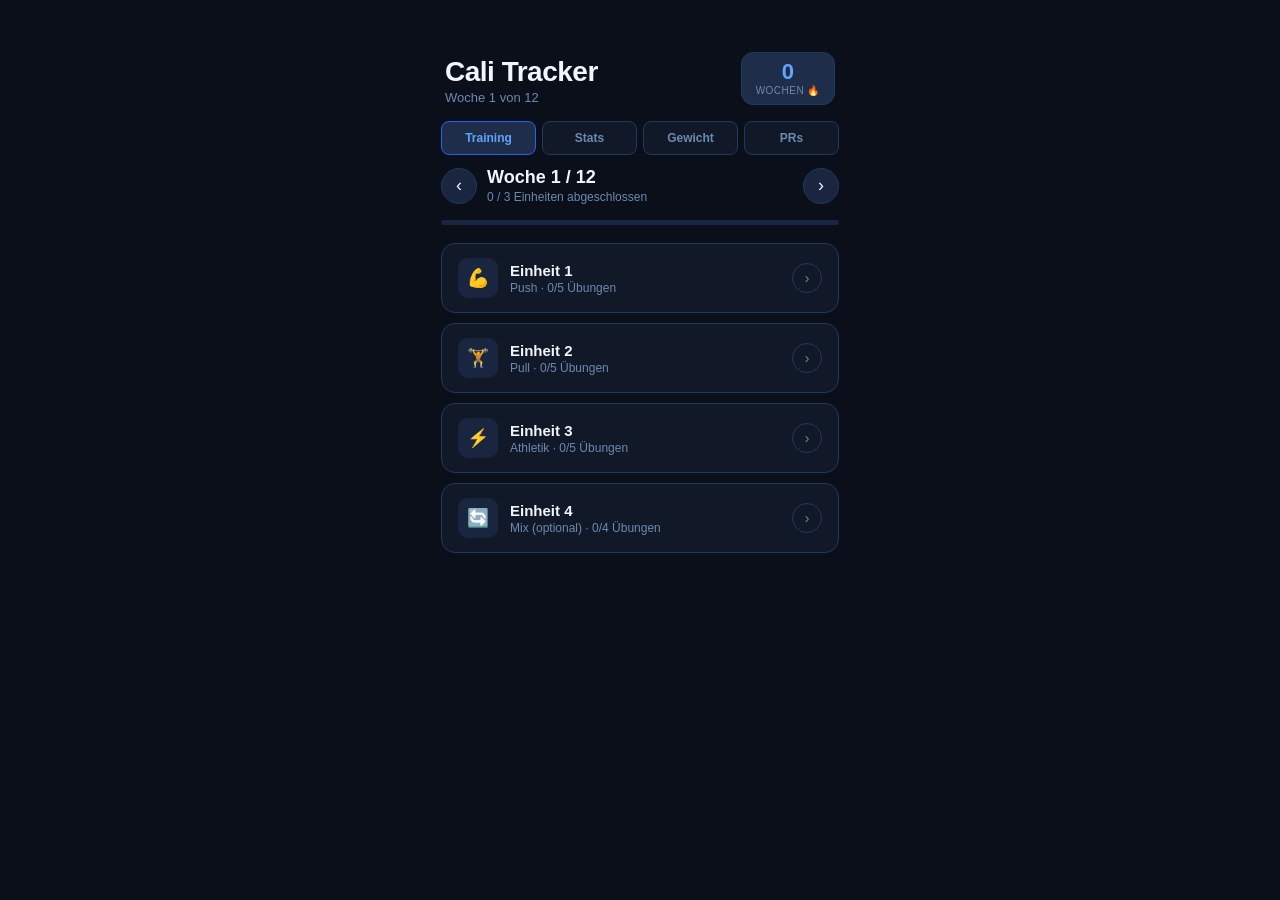
==== commit 0f4e7a85: "Add files via upload" ====
--- a/index.html
+++ b/index.html
@@ -6,20 +6,20 @@
 <meta name="apple-mobile-web-app-capable" content="yes">
 <meta name="apple-mobile-web-app-status-bar-style" content="black-translucent">
 <meta name="apple-mobile-web-app-title" content="Cali Tracker">
-<meta name="theme-color" content="#0f1a0f">
+<meta name="theme-color" content="#0a0f1a">
 <title>Cali Tracker</title>
 <style>
 :root {
-  --green: #4ade80;
-  --green-dark: #16a34a;
-  --green-dim: #1a3a1a;
-  --green-mid: #22c55e;
-  --bg: #0a120a;
-  --surface: #121f12;
-  --surface2: #1a2e1a;
-  --border: #2a3f2a;
-  --text: #e8f5e8;
-  --muted: #7a9a7a;
+  --green: #60a5fa;
+  --green-dark: #2563eb;
+  --green-dim: #1e2d4a;
+  --green-mid: #3b82f6;
+  --bg: #0a0f1a;
+  --surface: #111827;
+  --surface2: #1a2540;
+  --border: #1e3a5f;
+  --text: #f0f6ff;
+  --muted: #6b8ab0;
   --radius: 14px;
   --radius-sm: 8px;
 }
@@ -63,7 +63,7 @@
 .day-type { font-size: 12px; color: var(--muted); margin-top: 2px; }
 .day-date { font-size: 11px; color: var(--green); margin-top: 2px; }
 .day-check { width: 30px; height: 30px; border-radius: 50%; border: 1.5px solid var(--border); display: flex; align-items: center; justify-content: center; color: var(--muted); font-size: 14px; flex-shrink: 0; }
-.day-card.done .day-check { background: var(--green-mid); border-color: var(--green-mid); color: #0a120a; font-weight: 700; }
+.day-card.done .day-check { background: var(--green-mid); border-color: var(--green-mid); color: #0a0f1a; font-weight: 700; }
 
 .exercises { display: none; border-top: 1px solid var(--border); }
 .day-card.open .exercises { display: block; }
@@ -73,7 +73,7 @@
 .ex-name { font-size: 14px; font-weight: 500; }
 .ex-target { font-size: 11px; color: var(--muted); margin-top: 1px; }
 .ex-done-btn { width: 26px; height: 26px; border-radius: 50%; border: 1.5px solid var(--border); background: none; color: var(--muted); font-size: 13px; cursor: pointer; display: flex; align-items: center; justify-content: center; transition: all 0.15s; flex-shrink: 0; }
-.ex-done-btn.active { background: var(--green-mid); border-color: var(--green-mid); color: #0a120a; }
+.ex-done-btn.active { background: var(--green-mid); border-color: var(--green-mid); color: #0a0f1a; }
 .ex-inputs { display: grid; grid-template-columns: 1fr 1fr; gap: 8px; }
 .ex-field { display: flex; flex-direction: column; gap: 4px; }
 .ex-field label { font-size: 10px; color: var(--muted); letter-spacing: 0.04em; text-transform: uppercase; }
@@ -87,7 +87,7 @@
 .rpe-label { font-size: 12px; color: var(--muted); flex-shrink: 0; }
 .rpe-btns { display: flex; gap: 5px; flex-wrap: wrap; }
 .rpe-btn { width: 30px; height: 30px; border-radius: 6px; border: 1px solid var(--border); background: var(--surface2); color: var(--muted); font-size: 12px; font-weight: 600; cursor: pointer; display: flex; align-items: center; justify-content: center; }
-.rpe-btn.sel { color: #0a120a; font-weight: 700; }
+.rpe-btn.sel { color: #0a0f1a; font-weight: 700; }
 .rpe-btn[data-v="1"].sel,.rpe-btn[data-v="2"].sel,.rpe-btn[data-v="3"].sel { background: #22c55e; border-color: #22c55e; }
 .rpe-btn[data-v="4"].sel,.rpe-btn[data-v="5"].sel,.rpe-btn[data-v="6"].sel { background: #fbbf24; border-color: #fbbf24; }
 .rpe-btn[data-v="7"].sel,.rpe-btn[data-v="8"].sel { background: #fb923c; border-color: #fb923c; }
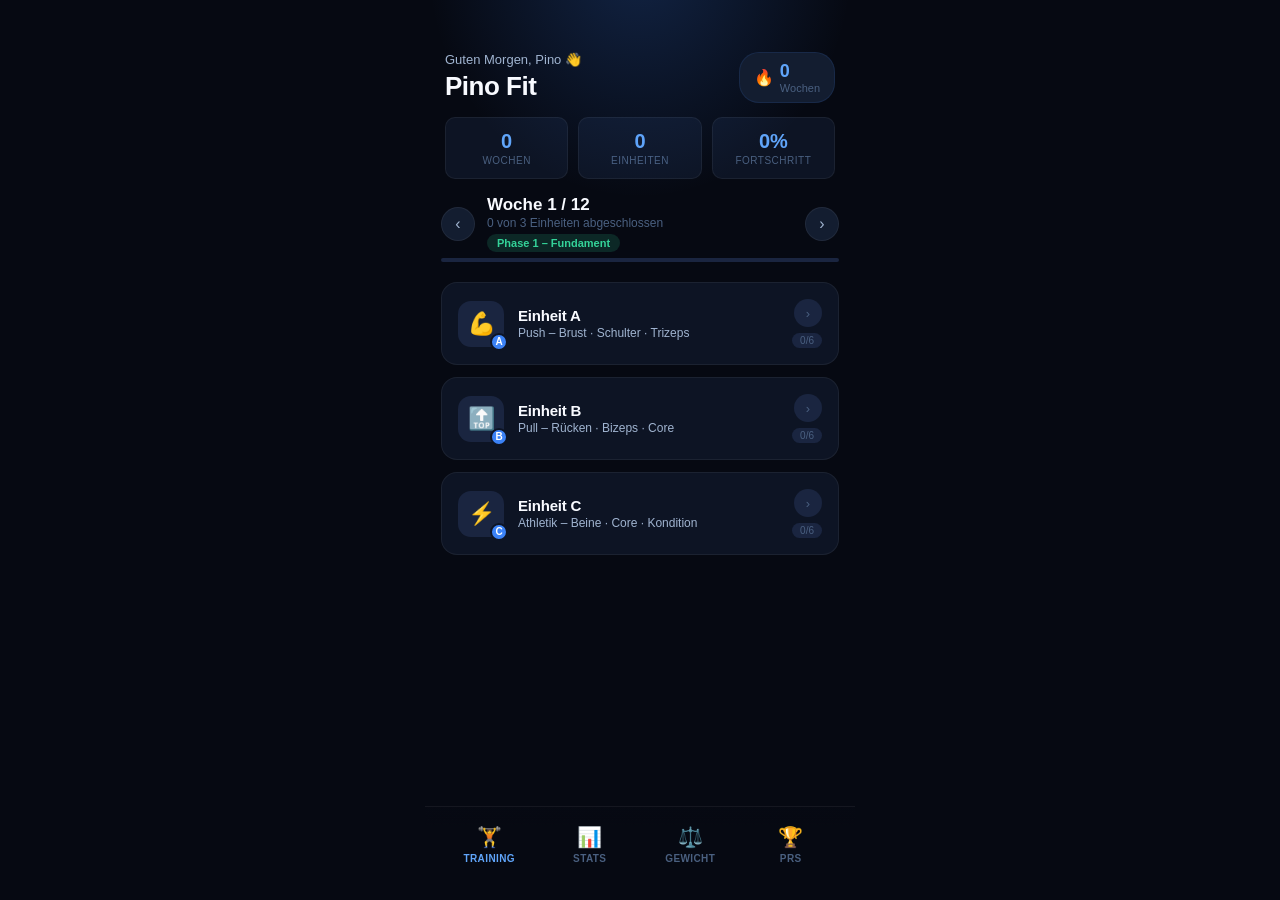
==== commit 96886ecc: "Add files via upload" ====
--- a/index.html
+++ b/index.html
@@ -5,449 +5,636 @@
 <meta name="viewport" content="width=device-width, initial-scale=1.0, maximum-scale=1.0, user-scalable=no">
 <meta name="apple-mobile-web-app-capable" content="yes">
 <meta name="apple-mobile-web-app-status-bar-style" content="black-translucent">
-<meta name="apple-mobile-web-app-title" content="Cali Tracker">
-<meta name="theme-color" content="#0a0f1a">
-<title>Cali Tracker</title>
+<meta name="apple-mobile-web-app-title" content="Pino Fit">
+<meta name="theme-color" content="#060912">
+<title>Pino Fit</title>
 <style>
 :root {
-  --green: #60a5fa;
-  --green-dark: #2563eb;
-  --green-dim: #1e2d4a;
-  --green-mid: #3b82f6;
-  --bg: #0a0f1a;
-  --surface: #111827;
-  --surface2: #1a2540;
-  --border: #1e3a5f;
-  --text: #f0f6ff;
-  --muted: #6b8ab0;
-  --radius: 14px;
-  --radius-sm: 8px;
+  --blue: #3b82f6;
+  --blue-bright: #60a5fa;
+  --blue-dim: #1e2d4a;
+  --bg: #060912;
+  --surface: #0d1424;
+  --surface2: #131d30;
+  --surface3: #1a2540;
+  --border: rgba(59,130,246,0.12);
+  --border2: rgba(255,255,255,0.06);
+  --text: #f8faff;
+  --text2: #a0b4d0;
+  --muted: #4a6080;
+  --green: #34d399;
+  --amber: #fbbf24;
+  --red: #f87171;
+  --radius: 16px;
+  --radius-sm: 10px;
+  --radius-xs: 6px;
 }
 * { box-sizing: border-box; margin: 0; padding: 0; -webkit-tap-highlight-color: transparent; }
-html, body { height: 100%; overflow: hidden; font-family: -apple-system, BlinkMacSystemFont, 'SF Pro Text', sans-serif; background: var(--bg); color: var(--text); }
-.app { display: flex; flex-direction: column; height: 100dvh; max-width: 430px; margin: 0 auto; }
-.content { flex: 1; overflow-y: auto; padding: 0 16px 24px; -webkit-overflow-scrolling: touch; }
+html, body { height: 100%; overflow: hidden; font-family: -apple-system, BlinkMacSystemFont, 'SF Pro Display', sans-serif; background: var(--bg); color: var(--text); }
+.app { display: flex; flex-direction: column; height: 100dvh; max-width: 430px; margin: 0 auto; position: relative; }
+.content { flex: 1; overflow-y: auto; padding: 0 16px 100px; -webkit-overflow-scrolling: touch; }
 .content::-webkit-scrollbar { display: none; }
 
-.header { padding: 52px 20px 16px; display: flex; align-items: flex-end; justify-content: space-between; }
-.header-title { font-size: 28px; font-weight: 700; letter-spacing: -0.5px; }
-.header-sub { font-size: 13px; color: var(--muted); margin-top: 2px; }
-.streak-badge { display: flex; flex-direction: column; align-items: center; background: var(--green-dim); border: 1px solid var(--border); border-radius: 12px; padding: 8px 14px; }
-.streak-num { font-size: 22px; font-weight: 700; color: var(--green); line-height: 1; }
-.streak-label { font-size: 10px; color: var(--muted); margin-top: 2px; letter-spacing: 0.05em; }
-
-.tabbar { display: flex; padding: 0 16px 12px; gap: 6px; }
-.tab { flex: 1; padding: 9px 4px; font-size: 12px; font-weight: 600; text-align: center; border-radius: var(--radius-sm); border: 1px solid var(--border); color: var(--muted); background: var(--surface); cursor: pointer; transition: all 0.15s; }
-.tab.active { background: var(--green-dim); border-color: var(--green-dark); color: var(--green); }
+.header { padding: 52px 20px 16px; position: relative; }
+.header-bg { position: absolute; top: 0; left: 0; right: 0; height: 200px; background: radial-gradient(ellipse at 50% -20%, rgba(59,130,246,0.22) 0%, transparent 70%); pointer-events: none; }
+.header-row { display: flex; align-items: flex-start; justify-content: space-between; position: relative; }
+.header-greeting { font-size: 13px; color: var(--text2); margin-bottom: 4px; }
+.header-title { font-size: 26px; font-weight: 700; letter-spacing: -0.5px; }
+.streak-pill { display: flex; align-items: center; gap: 6px; background: var(--surface2); border: 1px solid var(--border); border-radius: 20px; padding: 8px 14px; }
+.streak-num { font-size: 18px; font-weight: 700; color: var(--blue-bright); }
+.streak-lbl { font-size: 11px; color: var(--muted); }
+.quick-stats { display: grid; grid-template-columns: repeat(3, 1fr); gap: 10px; margin: 14px 0 0; }
+.qs-card { background: var(--surface); border: 1px solid var(--border2); border-radius: var(--radius-sm); padding: 12px; text-align: center; }
+.qs-val { font-size: 20px; font-weight: 700; color: var(--blue-bright); }
+.qs-lbl { font-size: 10px; color: var(--muted); margin-top: 2px; text-transform: uppercase; letter-spacing: 0.05em; }
+
+.tabbar { position: absolute; bottom: 0; left: 0; right: 0; display: flex; padding: 10px 16px 28px; gap: 4px; background: linear-gradient(to top, var(--bg) 80%, transparent); border-top: 1px solid var(--border2); }
+.tab { flex: 1; display: flex; flex-direction: column; align-items: center; gap: 4px; padding: 8px 4px; border-radius: var(--radius-sm); border: none; background: none; color: var(--muted); cursor: pointer; font-size: 10px; font-weight: 600; letter-spacing: 0.04em; text-transform: uppercase; font-family: inherit; }
+.tab .ti { font-size: 20px; }
+.tab.active { color: var(--blue-bright); }
 
 .view { display: none; }
 .view.active { display: block; }
-.section-label { font-size: 11px; font-weight: 600; color: var(--muted); letter-spacing: 0.08em; text-transform: uppercase; margin: 20px 0 10px; }
-
-.week-nav { display: flex; align-items: center; gap: 10px; margin-bottom: 16px; }
-.week-nav-btn { width: 36px; height: 36px; border-radius: 50%; background: var(--surface2); border: 1px solid var(--border); color: var(--text); font-size: 18px; cursor: pointer; display: flex; align-items: center; justify-content: center; }
-.week-info { flex: 1; }
-.week-title { font-size: 18px; font-weight: 600; }
-.week-sub { font-size: 12px; color: var(--muted); margin-top: 2px; }
-
-.prog-wrap { height: 5px; background: var(--surface2); border-radius: 3px; margin-bottom: 18px; overflow: hidden; }
-.prog-fill { height: 100%; background: var(--green-mid); border-radius: 3px; transition: width 0.4s ease; }
-
-.day-card { background: var(--surface); border: 1px solid var(--border); border-radius: var(--radius); margin-bottom: 10px; overflow: hidden; transition: border-color 0.2s; }
-.day-card.done { border-color: var(--green-dark); }
-.day-head { display: flex; align-items: center; padding: 14px 16px; cursor: pointer; gap: 12px; }
-.day-icon { width: 40px; height: 40px; border-radius: 10px; background: var(--surface2); display: flex; align-items: center; justify-content: center; font-size: 18px; flex-shrink: 0; }
-.day-card.done .day-icon { background: var(--green-dim); }
+.section-title { font-size: 18px; font-weight: 700; margin: 20px 0 4px; letter-spacing: -0.3px; }
+.section-sub { font-size: 12px; color: var(--muted); margin-bottom: 14px; }
+
+.week-nav { display: flex; align-items: center; gap: 12px; margin-bottom: 6px; }
+.wn-btn { width: 34px; height: 34px; border-radius: 50%; background: var(--surface2); border: 1px solid var(--border2); color: var(--text2); font-size: 16px; cursor: pointer; display: flex; align-items: center; justify-content: center; flex-shrink: 0; }
+.wn-info { flex: 1; }
+.wn-title { font-size: 17px; font-weight: 600; }
+.wn-sub { font-size: 12px; color: var(--muted); margin-top: 1px; }
+.phase-badge { display: inline-block; font-size: 11px; font-weight: 600; padding: 3px 10px; border-radius: 10px; margin-top: 4px; }
+.phase-1 { background: rgba(52,211,153,0.15); color: var(--green); }
+.phase-2 { background: rgba(59,130,246,0.15); color: var(--blue-bright); }
+.phase-3 { background: rgba(251,191,36,0.15); color: var(--amber); }
+
+.prog-wrap { height: 4px; background: var(--surface3); border-radius: 2px; margin-bottom: 20px; overflow: hidden; }
+.prog-fill { height: 100%; background: linear-gradient(90deg, var(--blue) 0%, var(--blue-bright) 100%); border-radius: 2px; transition: width 0.5s cubic-bezier(0.4,0,0.2,1); }
+
+.day-card { background: var(--surface); border: 1px solid var(--border2); border-radius: var(--radius); margin-bottom: 12px; overflow: hidden; transition: border-color 0.2s, box-shadow 0.2s; }
+.day-card.done { border-color: rgba(59,130,246,0.35); box-shadow: 0 0 20px rgba(59,130,246,0.08); }
+.day-card.open { border-color: rgba(59,130,246,0.25); }
+.day-head { display: flex; align-items: center; padding: 16px; cursor: pointer; gap: 14px; }
+.day-badge { width: 46px; height: 46px; border-radius: 13px; background: var(--surface3); display: flex; align-items: center; justify-content: center; font-size: 22px; flex-shrink: 0; position: relative; }
+.day-card.done .day-badge { background: var(--blue-dim); }
+.day-badge-num { position: absolute; bottom: -4px; right: -4px; width: 18px; height: 18px; background: var(--blue); border-radius: 50%; font-size: 10px; font-weight: 700; color: #fff; display: flex; align-items: center; justify-content: center; border: 2px solid var(--surface); }
 .day-meta { flex: 1; min-width: 0; }
-.day-name { font-size: 15px; font-weight: 600; }
-.day-type { font-size: 12px; color: var(--muted); margin-top: 2px; }
-.day-date { font-size: 11px; color: var(--green); margin-top: 2px; }
-.day-check { width: 30px; height: 30px; border-radius: 50%; border: 1.5px solid var(--border); display: flex; align-items: center; justify-content: center; color: var(--muted); font-size: 14px; flex-shrink: 0; }
-.day-card.done .day-check { background: var(--green-mid); border-color: var(--green-mid); color: #0a0f1a; font-weight: 700; }
-
-.exercises { display: none; border-top: 1px solid var(--border); }
+.day-name { font-size: 15px; font-weight: 600; letter-spacing: -0.2px; }
+.day-type { font-size: 12px; color: var(--text2); margin-top: 2px; }
+.day-date-tag { display: inline-flex; align-items: center; gap: 4px; font-size: 11px; color: var(--blue-bright); margin-top: 4px; background: var(--blue-dim); padding: 2px 8px; border-radius: 10px; }
+.day-right { display: flex; flex-direction: column; align-items: flex-end; gap: 6px; }
+.day-chevron { width: 28px; height: 28px; border-radius: 50%; background: var(--surface3); display: flex; align-items: center; justify-content: center; color: var(--muted); font-size: 13px; transition: transform 0.2s; }
+.day-card.open .day-chevron { transform: rotate(90deg); }
+.day-card.done .day-chevron { background: var(--blue); color: #fff; }
+.ex-count-pill { font-size: 10px; color: var(--muted); background: var(--surface3); padding: 2px 8px; border-radius: 10px; }
+
+.exercises { display: none; border-top: 1px solid var(--border2); }
 .day-card.open .exercises { display: block; }
-.ex-item { padding: 12px 16px; border-bottom: 1px solid var(--border); }
+
+/* Exercise item */
+.ex-item { padding: 14px 16px; border-bottom: 1px solid var(--border2); }
 .ex-item:last-child { border-bottom: none; }
-.ex-header { display: flex; align-items: center; justify-content: space-between; margin-bottom: 8px; }
-.ex-name { font-size: 14px; font-weight: 500; }
-.ex-target { font-size: 11px; color: var(--muted); margin-top: 1px; }
-.ex-done-btn { width: 26px; height: 26px; border-radius: 50%; border: 1.5px solid var(--border); background: none; color: var(--muted); font-size: 13px; cursor: pointer; display: flex; align-items: center; justify-content: center; transition: all 0.15s; flex-shrink: 0; }
-.ex-done-btn.active { background: var(--green-mid); border-color: var(--green-mid); color: #0a0f1a; }
-.ex-inputs { display: grid; grid-template-columns: 1fr 1fr; gap: 8px; }
-.ex-field { display: flex; flex-direction: column; gap: 4px; }
-.ex-field label { font-size: 10px; color: var(--muted); letter-spacing: 0.04em; text-transform: uppercase; }
-.ex-field input, .ex-field textarea { background: var(--surface2); border: 1px solid var(--border); border-radius: var(--radius-sm); color: var(--text); font-size: 14px; padding: 8px 10px; font-family: inherit; outline: none; width: 100%; }
-.ex-field input:focus, .ex-field textarea:focus { border-color: var(--green-dark); }
+.ex-top { display: flex; align-items: flex-start; justify-content: space-between; margin-bottom: 10px; gap: 10px; }
+.ex-left { flex: 1; }
+.ex-name { font-size: 14px; font-weight: 600; }
+.ex-target-pill { display: inline-block; font-size: 11px; color: var(--blue-bright); background: var(--blue-dim); padding: 3px 9px; border-radius: 8px; margin-top: 5px; font-weight: 500; }
+.ex-tip { font-size: 11px; color: var(--muted); margin-top: 4px; font-style: italic; }
+.ex-check { width: 28px; height: 28px; border-radius: 50%; border: 1.5px solid var(--border2); background: none; color: var(--muted); font-size: 14px; cursor: pointer; display: flex; align-items: center; justify-content: center; transition: all 0.15s; flex-shrink: 0; margin-top: 2px; }
+.ex-check.done { background: var(--green); border-color: var(--green); color: #0a1a0a; font-weight: 700; }
+.ex-grid { display: grid; grid-template-columns: 1fr 1fr; gap: 8px; }
+.ex-field { display: flex; flex-direction: column; gap: 5px; }
 .ex-field.full { grid-column: 1 / -1; }
-.ex-field textarea { resize: none; height: 60px; font-size: 13px; }
-
-.day-footer { padding: 14px 16px; border-top: 1px solid var(--border); display: flex; flex-direction: column; gap: 12px; }
-.rpe-row { display: flex; align-items: center; gap: 10px; }
-.rpe-label { font-size: 12px; color: var(--muted); flex-shrink: 0; }
-.rpe-btns { display: flex; gap: 5px; flex-wrap: wrap; }
-.rpe-btn { width: 30px; height: 30px; border-radius: 6px; border: 1px solid var(--border); background: var(--surface2); color: var(--muted); font-size: 12px; font-weight: 600; cursor: pointer; display: flex; align-items: center; justify-content: center; }
-.rpe-btn.sel { color: #0a0f1a; font-weight: 700; }
-.rpe-btn[data-v="1"].sel,.rpe-btn[data-v="2"].sel,.rpe-btn[data-v="3"].sel { background: #22c55e; border-color: #22c55e; }
-.rpe-btn[data-v="4"].sel,.rpe-btn[data-v="5"].sel,.rpe-btn[data-v="6"].sel { background: #fbbf24; border-color: #fbbf24; }
+.ex-label { font-size: 10px; font-weight: 600; color: var(--muted); letter-spacing: 0.06em; text-transform: uppercase; }
+.ex-input { background: var(--surface3); border: 1px solid var(--border2); border-radius: var(--radius-xs); color: var(--text); font-size: 15px; font-weight: 500; padding: 10px 12px; font-family: inherit; outline: none; width: 100%; transition: border-color 0.15s; }
+.ex-input:focus { border-color: var(--blue); }
+.ex-textarea { background: var(--surface3); border: 1px solid var(--border2); border-radius: var(--radius-xs); color: var(--text); font-size: 13px; padding: 10px 12px; font-family: inherit; outline: none; width: 100%; resize: none; height: 60px; transition: border-color 0.15s; }
+.ex-textarea:focus { border-color: var(--blue); }
+.ex-textarea::placeholder, .ex-input::placeholder { color: var(--muted); }
+
+.day-footer { padding: 14px 16px; border-top: 1px solid var(--border2); background: var(--surface2); display: flex; flex-direction: column; gap: 14px; }
+.rpe-section { display: flex; flex-direction: column; gap: 8px; }
+.rpe-header { display: flex; justify-content: space-between; align-items: center; }
+.rpe-title { font-size: 12px; font-weight: 600; color: var(--text2); }
+.rpe-hint { font-size: 11px; color: var(--muted); }
+.rpe-btns { display: flex; gap: 4px; }
+.rpe-btn { flex: 1; height: 32px; border-radius: var(--radius-xs); border: 1px solid var(--border2); background: var(--surface3); color: var(--muted); font-size: 12px; font-weight: 600; cursor: pointer; display: flex; align-items: center; justify-content: center; font-family: inherit; }
+.rpe-btn.sel { color: #060912; font-weight: 700; }
+.rpe-btn[data-v="1"].sel,.rpe-btn[data-v="2"].sel,.rpe-btn[data-v="3"].sel { background: var(--green); border-color: var(--green); }
+.rpe-btn[data-v="4"].sel,.rpe-btn[data-v="5"].sel,.rpe-btn[data-v="6"].sel { background: var(--amber); border-color: var(--amber); }
 .rpe-btn[data-v="7"].sel,.rpe-btn[data-v="8"].sel { background: #fb923c; border-color: #fb923c; }
-.rpe-btn[data-v="9"].sel,.rpe-btn[data-v="10"].sel { background: #f87171; border-color: #f87171; }
-.complete-btn { width: 100%; padding: 13px; background: var(--green-dark); color: #fff; border: none; border-radius: var(--radius-sm); font-size: 15px; font-weight: 600; cursor: pointer; }
-.complete-btn:active { opacity: 0.8; }
-.done-tag { text-align: center; color: var(--green); font-size: 13px; font-weight: 600; padding: 4px 0; }
-
-.stat-grid { display: grid; grid-template-columns: 1fr 1fr; gap: 10px; margin-bottom: 20px; }
-.stat-box { background: var(--surface); border: 1px solid var(--border); border-radius: var(--radius); padding: 14px; }
-.stat-val { font-size: 26px; font-weight: 700; color: var(--green); }
-.stat-lbl { font-size: 12px; color: var(--muted); margin-top: 3px; }
-
-.weight-row { display: flex; gap: 8px; margin-bottom: 12px; }
-.weight-row input { flex: 1; background: var(--surface2); border: 1px solid var(--border); border-radius: var(--radius-sm); color: var(--text); font-size: 15px; padding: 10px 12px; font-family: inherit; outline: none; }
-.weight-row input:focus { border-color: var(--green-dark); }
-.weight-row button { padding: 10px 18px; background: var(--green-dark); color: #fff; border: none; border-radius: var(--radius-sm); font-size: 14px; font-weight: 600; cursor: pointer; }
-.weight-list { display: flex; flex-direction: column; gap: 6px; }
-.weight-entry { display: flex; justify-content: space-between; align-items: center; padding: 10px 14px; background: var(--surface); border: 1px solid var(--border); border-radius: var(--radius-sm); }
-.weight-kg { font-size: 16px; font-weight: 600; color: var(--green); }
-.weight-date { font-size: 12px; color: var(--muted); }
-.weight-del { background: none; border: none; color: var(--muted); font-size: 18px; cursor: pointer; padding: 0 4px; }
-
-.chart-wrap { display: flex; align-items: flex-end; gap: 4px; height: 80px; margin-bottom: 6px; }
-.chart-bar { flex: 1; border-radius: 4px 4px 0 0; min-height: 4px; background: var(--green-dim); }
-.chart-bar.has { background: var(--green-mid); }
-.chart-xlabels { display: flex; gap: 4px; }
-.chart-xlabels span { flex: 1; font-size: 9px; color: var(--muted); text-align: center; }
-
-.pr-card { background: var(--surface); border: 1px solid var(--border); border-radius: var(--radius); overflow: hidden; margin-bottom: 16px; }
-.pr-row { display: flex; align-items: center; padding: 12px 16px; border-bottom: 1px solid var(--border); gap: 12px; }
+.rpe-btn[data-v="9"].sel,.rpe-btn[data-v="10"].sel { background: var(--red); border-color: var(--red); }
+.finish-btn { width: 100%; padding: 14px; background: linear-gradient(135deg, #1d4ed8, #3b82f6); color: #fff; border: none; border-radius: var(--radius-sm); font-size: 15px; font-weight: 700; cursor: pointer; font-family: inherit; box-shadow: 0 4px 20px rgba(59,130,246,0.3); }
+.finish-btn:active { opacity: 0.85; }
+.done-banner { display: flex; align-items: center; justify-content: center; gap: 8px; padding: 10px; background: rgba(59,130,246,0.1); border-radius: var(--radius-sm); color: var(--blue-bright); font-size: 13px; font-weight: 600; }
+
+/* Stats */
+.stats-hero { background: linear-gradient(135deg, #1a2540, #0d1424); border: 1px solid var(--border); border-radius: var(--radius); padding: 20px; margin-bottom: 16px; position: relative; overflow: hidden; }
+.stats-hero::before { content: ''; position: absolute; top: -30px; right: -30px; width: 120px; height: 120px; background: radial-gradient(circle, rgba(59,130,246,0.2), transparent 70%); }
+.sh-label { font-size: 12px; color: var(--text2); margin-bottom: 4px; }
+.sh-val { font-size: 40px; font-weight: 700; color: var(--blue-bright); letter-spacing: -1px; }
+.sh-sub { font-size: 12px; color: var(--muted); margin-top: 4px; }
+.stat-row { display: grid; grid-template-columns: 1fr 1fr; gap: 10px; margin-bottom: 16px; }
+.stat-box { background: var(--surface); border: 1px solid var(--border2); border-radius: var(--radius-sm); padding: 14px; }
+.stat-v { font-size: 24px; font-weight: 700; color: var(--blue-bright); }
+.stat-l { font-size: 11px; color: var(--muted); margin-top: 3px; text-transform: uppercase; letter-spacing: 0.04em; }
+.chart-container { background: var(--surface); border: 1px solid var(--border2); border-radius: var(--radius); padding: 16px; margin-bottom: 16px; }
+.chart-title { font-size: 13px; font-weight: 600; color: var(--text2); margin-bottom: 14px; }
+.chart-bars { display: flex; align-items: flex-end; gap: 5px; height: 80px; margin-bottom: 8px; }
+.c-bar { flex: 1; border-radius: 4px 4px 0 0; min-height: 4px; background: var(--surface3); }
+.c-bar.has { background: linear-gradient(to top, #1d4ed8, #60a5fa); }
+.c-bar.cur { background: linear-gradient(to top, #1d4ed8, #93c5fd); box-shadow: 0 0 10px rgba(59,130,246,0.4); }
+.c-lbl { font-size: 9px; color: var(--muted); text-align: center; flex: 1; }
+
+/* Gewicht */
+.weight-input-card { background: var(--surface); border: 1px solid var(--border2); border-radius: var(--radius); padding: 16px; margin-bottom: 16px; }
+.wi-row { display: flex; gap: 10px; align-items: center; }
+.wi-input { flex: 1; background: var(--surface3); border: 1px solid var(--border2); border-radius: var(--radius-sm); color: var(--text); font-size: 18px; font-weight: 500; padding: 12px 16px; font-family: inherit; outline: none; }
+.wi-input:focus { border-color: var(--blue); }
+.wi-btn { padding: 12px 20px; background: linear-gradient(135deg, #1d4ed8, #3b82f6); color: #fff; border: none; border-radius: var(--radius-sm); font-size: 14px; font-weight: 700; cursor: pointer; font-family: inherit; }
+.wi-hint { font-size: 11px; color: var(--muted); margin-top: 8px; }
+.weight-entries { display: flex; flex-direction: column; gap: 8px; }
+.we-card { display: flex; align-items: center; justify-content: space-between; padding: 14px 16px; background: var(--surface); border: 1px solid var(--border2); border-radius: var(--radius-sm); }
+.we-kg { font-size: 20px; font-weight: 700; color: var(--blue-bright); }
+.we-unit { font-size: 12px; color: var(--muted); margin-left: 4px; }
+.we-date { font-size: 12px; color: var(--muted); }
+.we-del { background: none; border: none; color: var(--muted); font-size: 20px; cursor: pointer; padding: 0 4px; }
+.we-trend { font-size: 11px; font-weight: 600; margin-left: 8px; }
+
+/* PRs */
+.pr-card { background: var(--surface); border: 1px solid var(--border2); border-radius: var(--radius); overflow: hidden; margin-bottom: 10px; }
+.pr-row { display: flex; align-items: center; padding: 14px 16px; border-bottom: 1px solid var(--border2); gap: 14px; }
 .pr-row:last-child { border-bottom: none; }
-.pr-name { flex: 1; font-size: 14px; }
-.pr-input { width: 80px; background: var(--surface2); border: 1px solid var(--border); border-radius: 6px; color: var(--text); font-size: 14px; padding: 7px 10px; font-family: inherit; outline: none; text-align: right; }
-.pr-input:focus { border-color: var(--green-dark); }
-
-.toast { position: fixed; bottom: 90px; left: 50%; transform: translateX(-50%) translateY(20px); background: var(--green-dark); color: #fff; padding: 10px 20px; border-radius: 20px; font-size: 13px; font-weight: 600; opacity: 0; transition: all 0.3s; pointer-events: none; white-space: nowrap; z-index: 999; }
+.pr-icon { font-size: 18px; width: 28px; text-align: center; }
+.pr-info { flex: 1; }
+.pr-name { font-size: 14px; font-weight: 500; }
+.pr-sub { font-size: 11px; color: var(--muted); margin-top: 1px; }
+.pr-input { width: 80px; background: var(--surface3); border: 1px solid var(--border2); border-radius: var(--radius-xs); color: var(--text); font-size: 16px; font-weight: 600; padding: 8px 10px; font-family: inherit; outline: none; text-align: right; }
+.pr-input:focus { border-color: var(--blue); }
+
+.toast { position: fixed; bottom: 100px; left: 50%; transform: translateX(-50%) translateY(16px); background: var(--surface2); border: 1px solid var(--border); color: var(--text); padding: 12px 22px; border-radius: 24px; font-size: 13px; font-weight: 600; opacity: 0; transition: all 0.25s; pointer-events: none; white-space: nowrap; z-index: 999; box-shadow: 0 8px 32px rgba(0,0,0,0.4); }
 .toast.show { opacity: 1; transform: translateX(-50%) translateY(0); }
+
+.info-card { background: var(--surface2); border: 1px solid var(--border); border-radius: var(--radius-sm); padding: 12px 14px; margin-bottom: 16px; font-size: 12px; color: var(--text2); line-height: 1.6; }
+.info-card strong { color: var(--blue-bright); }
 </style>
 </head>
 <body>
 <div class="app">
   <div class="header">
-    <div>
-      <div class="header-title">Cali Tracker</div>
-      <div class="header-sub" id="header-sub">Woche 1</div>
+    <div class="header-bg"></div>
+    <div class="header-row">
+      <div>
+        <div class="header-greeting" id="greeting">Guten Morgen, Pino 👋</div>
+        <div class="header-title">Pino Fit</div>
+      </div>
+      <div class="streak-pill">
+        <span>🔥</span>
+        <div>
+          <div class="streak-num" id="streak-num">0</div>
+          <div class="streak-lbl">Wochen</div>
+        </div>
+      </div>
     </div>
-    <div class="streak-badge">
-      <div class="streak-num" id="streak-num">0</div>
-      <div class="streak-label">WOCHEN 🔥</div>
+    <div class="quick-stats">
+      <div class="qs-card"><div class="qs-val" id="qs-w">0</div><div class="qs-lbl">Wochen</div></div>
+      <div class="qs-card"><div class="qs-val" id="qs-s">0</div><div class="qs-lbl">Einheiten</div></div>
+      <div class="qs-card"><div class="qs-val" id="qs-p">0%</div><div class="qs-lbl">Fortschritt</div></div>
     </div>
   </div>
 
-  <div class="tabbar">
-    <div class="tab active" onclick="switchTab('training')">Training</div>
-    <div class="tab" onclick="switchTab('stats')">Stats</div>
-    <div class="tab" onclick="switchTab('gewicht')">Gewicht</div>
-    <div class="tab" onclick="switchTab('prs')">PRs</div>
-  </div>
-
   <div class="content">
+    <!-- TRAINING -->
     <div id="view-training" class="view active">
       <div class="week-nav">
-        <button class="week-nav-btn" onclick="changeWeek(-1)">‹</button>
-        <div class="week-info">
-          <div class="week-title" id="wk-title">Woche 1 / 12</div>
-          <div class="week-sub" id="wk-sub">0 / 3 Einheiten</div>
-        </div>
-        <button class="week-nav-btn" onclick="changeWeek(1)">›</button>
+        <button class="wn-btn" onclick="changeWeek(-1)">‹</button>
+        <div class="wn-info">
+          <div class="wn-title" id="wn-title">Woche 1 / 12</div>
+          <div class="wn-sub" id="wn-sub">0 von 3 Einheiten</div>
+          <div id="phase-badge" class="phase-badge phase-1">Phase 1 – Fundament</div>
+        </div>
+        <button class="wn-btn" onclick="changeWeek(1)">›</button>
       </div>
       <div class="prog-wrap"><div class="prog-fill" id="prog" style="width:0%"></div></div>
       <div id="day-list"></div>
     </div>
 
+    <!-- STATS -->
     <div id="view-stats" class="view">
-      <div class="section-label">Übersicht</div>
-      <div class="stat-grid">
-        <div class="stat-box"><div class="stat-val" id="s-weeks">0</div><div class="stat-lbl">Wochen aktiv</div></div>
-        <div class="stat-box"><div class="stat-val" id="s-sessions">0</div><div class="stat-lbl">Einheiten gesamt</div></div>
-        <div class="stat-box"><div class="stat-val" id="s-streak">0</div><div class="stat-lbl">Wochen am Stück</div></div>
-        <div class="stat-box"><div class="stat-val">12</div><div class="stat-lbl">Wochen Programm</div></div>
-      </div>
-      <div class="section-label">Einheiten pro Woche</div>
-      <div class="chart-wrap" id="chart-bars"></div>
-      <div class="chart-xlabels" id="chart-labels"></div>
+      <div class="stats-hero">
+        <div class="sh-label">EINHEITEN GESAMT</div>
+        <div class="sh-val" id="sh-total">0</div>
+        <div class="sh-sub" id="sh-sub">12 Wochen Programm</div>
+      </div>
+      <div class="stat-row">
+        <div class="stat-box"><div class="stat-v" id="sv-weeks">0</div><div class="stat-l">Wochen aktiv</div></div>
+        <div class="stat-box"><div class="stat-v" id="sv-streak">0</div><div class="stat-l">Wochen Streak</div></div>
+        <div class="stat-box"><div class="stat-v">80→77</div><div class="stat-l">Gewicht Ziel kg</div></div>
+        <div class="stat-box"><div class="stat-v">12</div><div class="stat-l">Wochen Gesamt</div></div>
+      </div>
+      <div class="chart-container">
+        <div class="chart-title">Einheiten pro Woche</div>
+        <div class="chart-bars" id="chart-bars"></div>
+        <div style="display:flex;gap:5px" id="chart-lbls"></div>
+      </div>
     </div>
 
+    <!-- GEWICHT -->
     <div id="view-gewicht" class="view">
-      <div class="section-label">Gewicht eintragen</div>
-      <div class="weight-row">
-        <input type="number" id="weight-input" placeholder="z.B. 79.5" step="0.1" min="40" max="200">
-        <button onclick="addWeight()">+ Eintrag</button>
-      </div>
-      <div class="section-label">Verlauf</div>
-      <div id="weight-list"></div>
+      <div class="section-title">Gewicht</div>
+      <div class="section-sub">Ziel: 76–78 kg bei mehr Muskelmasse</div>
+      <div class="weight-input-card">
+        <div class="wi-row">
+          <input class="wi-input" type="number" id="wi" placeholder="79.5" step="0.1" min="40" max="200">
+          <button class="wi-btn" onclick="addWeight()">Eintragen</button>
+        </div>
+        <div class="wi-hint">Heute · <span id="wi-date"></span></div>
+      </div>
+      <div class="weight-entries" id="weight-list"></div>
     </div>
 
+    <!-- PRs -->
     <div id="view-prs" class="view">
-      <div class="section-label">Persönliche Rekorde</div>
-      <div class="pr-card" id="pr-list"></div>
+      <div class="section-title">Persönliche Rekorde</div>
+      <div class="section-sub">Aktuelle Bestleistungen</div>
+      <div id="pr-list"></div>
     </div>
   </div>
+
+  <div class="tabbar">
+    <button class="tab active" onclick="switchTab('training')"><span class="ti">🏋️</span>Training</button>
+    <button class="tab" onclick="switchTab('stats')"><span class="ti">📊</span>Stats</button>
+    <button class="tab" onclick="switchTab('gewicht')"><span class="ti">⚖️</span>Gewicht</button>
+    <button class="tab" onclick="switchTab('prs')"><span class="ti">🏆</span>PRs</button>
+  </div>
 </div>
 
 <div class="toast" id="toast"></div>
 
 <script>
-const DAYS = [
-  { name:'Einheit 1', type:'Push', icon:'💪', exercises:[
-    {n:'Liegestütze', t:'4×10–15', timed:false},
-    {n:'Diamond Push-Ups', t:'3×8–12', timed:false},
-    {n:'Pike Push-Ups', t:'3×8–12', timed:false},
-    {n:'Dips', t:'3×max', timed:false},
-    {n:'Plank', t:'3×45 Sek', timed:true}
-  ]},
-  { name:'Einheit 2', type:'Pull', icon:'🏋️', exercises:[
-    {n:'Klimmzüge', t:'5 Sätze', timed:false},
-    {n:'Negative Klimmzüge', t:'3×5', timed:false},
-    {n:'Australische Klimmzüge', t:'4×10–15', timed:false},
-    {n:'Dead Hang', t:'3×30 Sek', timed:true},
-    {n:'Beinheben', t:'3×10–15', timed:false}
-  ]},
-  { name:'Einheit 3', type:'Athletik', icon:'⚡', exercises:[
-    {n:'Kniebeugen', t:'3×20', timed:false},
-    {n:'Bulgarian Split Squats', t:'3×10/Bein', timed:false},
-    {n:'Glute Bridge', t:'3×15', timed:false},
-    {n:'Wadenheber', t:'3×20', timed:false},
-    {n:'Seitstütz', t:'3×30 Sek', timed:true}
-  ]},
-  { name:'Einheit 4', type:'Mix (optional)', icon:'🔄', exercises:[
-    {n:'Klimmzüge', t:'3–4 Runden', timed:false},
-    {n:'Liegestütze', t:'3–4 Runden', timed:false},
-    {n:'Australische Klimmzüge', t:'3–4 Runden', timed:false},
-    {n:'Plank', t:'3–4 Runden', timed:true}
-  ]}
+// ─────────────────────────────────────────────
+// 12-WOCHEN PROGRESSIVE OVERLOAD PROGRAMM
+// Pino | Oberkörper-Fokus | Körpergewicht | Klimmzugstange
+// ─────────────────────────────────────────────
+
+// Für jede Übung gibt es pro Woche eine Vorgabe: {sets, reps, note}
+// reps kann String sein ("8–10") oder Zahl
+
+function getProgram(week) {
+  // Phase 1: Woche 1–4 (Fundament)
+  // Phase 2: Woche 5–8 (Aufbau)
+  // Phase 3: Woche 9–12 (Intensiv)
+
+  const w = week;
+
+  // Liegestütze
+  const pushup = w<=2 ? {s:3,r:'10–12'} : w<=4 ? {s:4,r:'12–15'} : w<=6 ? {s:4,r:'15–18'} : w<=8 ? {s:5,r:'15–18'} : w<=10 ? {s:5,r:'18–20'} : {s:5,r:'20–25'};
+  // Diamond Push-Ups
+  const diamond = w<=2 ? {s:3,r:'6–8'} : w<=4 ? {s:3,r:'8–10'} : w<=6 ? {s:3,r:'10–12'} : w<=8 ? {s:4,r:'10–12'} : w<=10 ? {s:4,r:'12–15'} : {s:4,r:'15–18'};
+  // Pike Push-Ups (Schulter)
+  const pike = w<=2 ? {s:3,r:'6–8'} : w<=4 ? {s:3,r:'8–10'} : w<=6 ? {s:3,r:'10–12'} : w<=8 ? {s:4,r:'10–12'} : w<=10 ? {s:4,r:'12–14'} : {s:4,r:'14–16'};
+  // Dips
+  const dips = w<=2 ? {s:3,r:'6–8'} : w<=4 ? {s:3,r:'8–10'} : w<=6 ? {s:4,r:'8–12'} : w<=8 ? {s:4,r:'10–14'} : w<=10 ? {s:4,r:'12–15'} : {s:5,r:'12–15'};
+  // Plank
+  const plank = w<=2 ? {s:3,r:'30 Sek'} : w<=4 ? {s:3,r:'40 Sek'} : w<=6 ? {s:3,r:'50 Sek'} : w<=8 ? {s:4,r:'50 Sek'} : w<=10 ? {s:4,r:'60 Sek'} : {s:4,r:'75 Sek'};
+  // Mountain Climbers
+  const mc = w<=2 ? {s:3,r:'20 Sek'} : w<=4 ? {s:3,r:'30 Sek'} : w<=6 ? {s:3,r:'40 Sek'} : w<=8 ? {s:4,r:'40 Sek'} : w<=10 ? {s:4,r:'50 Sek'} : {s:4,r:'60 Sek'};
+
+  // Klimmzüge
+  const pullup = w<=2 ? {s:3,r:'3–5'} : w<=4 ? {s:4,r:'4–6'} : w<=6 ? {s:4,r:'5–7'} : w<=8 ? {s:5,r:'6–8'} : w<=10 ? {s:5,r:'7–9'} : {s:5,r:'8–12'};
+  // Negative Klimmzüge
+  const negpu = w<=4 ? {s:3,r:'5'} : w<=8 ? {s:3,r:'4'} : {s:2,r:'4'};
+  // Australische Klimmzüge
+  const aussie = w<=2 ? {s:3,r:'10–12'} : w<=4 ? {s:4,r:'12–15'} : w<=6 ? {s:4,r:'15–18'} : w<=8 ? {s:4,r:'18–20'} : w<=10 ? {s:5,r:'18–20'} : {s:5,r:'20–25'};
+  // Dead Hang
+  const hang = w<=2 ? {s:3,r:'20 Sek'} : w<=4 ? {s:3,r:'30 Sek'} : w<=6 ? {s:3,r:'35 Sek'} : w<=8 ? {s:3,r:'40 Sek'} : w<=10 ? {s:3,r:'45 Sek'} : {s:3,r:'50 Sek'};
+  // Beinheben (Stange)
+  const legr = w<=2 ? {s:3,r:'8'} : w<=4 ? {s:3,r:'10'} : w<=6 ? {s:3,r:'12'} : w<=8 ? {s:4,r:'12'} : w<=10 ? {s:4,r:'15'} : {s:4,r:'15'};
+  // Bizeps-Curls an Stange (Underhand Aussie)
+  const bicep = w<=4 ? {s:3,r:'10–12'} : w<=8 ? {s:4,r:'12–15'} : {s:4,r:'15–18'};
+
+  // Squat
+  const squat = w<=2 ? {s:3,r:'15'} : w<=4 ? {s:3,r:'20'} : w<=6 ? {s:4,r:'20'} : w<=8 ? {s:4,r:'20'} : w<=10 ? {s:4,r:'25'} : {s:4,r:'25'};
+  // Bulgarian Split Squat
+  const bss = w<=2 ? {s:3,r:'8/Bein'} : w<=4 ? {s:3,r:'10/Bein'} : w<=6 ? {s:3,r:'12/Bein'} : w<=8 ? {s:4,r:'12/Bein'} : w<=10 ? {s:4,r:'14/Bein'} : {s:4,r:'15/Bein'};
+  // Glute Bridge
+  const glute = w<=2 ? {s:3,r:'12'} : w<=4 ? {s:3,r:'15'} : w<=6 ? {s:4,r:'15'} : w<=8 ? {s:4,r:'18'} : w<=10 ? {s:4,r:'20'} : {s:4,r:'20'};
+  // Wadenheber
+  const calf = w<=4 ? {s:3,r:'20'} : w<=8 ? {s:3,r:'25'} : {s:4,r:'25'};
+  // Seitstütz
+  const side = w<=2 ? {s:3,r:'20 Sek'} : w<=4 ? {s:3,r:'30 Sek'} : w<=6 ? {s:3,r:'35 Sek'} : w<=8 ? {s:3,r:'40 Sek'} : w<=10 ? {s:4,r:'40 Sek'} : {s:4,r:'45 Sek'};
+  // Reverse Crunch
+  const rc = w<=2 ? {s:3,r:'10'} : w<=4 ? {s:3,r:'12'} : w<=6 ? {s:3,r:'15'} : w<=8 ? {s:4,r:'15'} : w<=10 ? {s:4,r:'18'} : {s:4,r:'20'};
+
+  function fmt(o) { return `${o.s} × ${o.r}`; }
+
+  return [
+    {
+      name: 'Einheit A',
+      type: 'Push – Brust · Schulter · Trizeps',
+      icon: '💪',
+      num: 'A',
+      exercises: [
+        {n:'Liegestütze', t:fmt(pushup), tip:'Brust zur Boden, Körper gerade halten', timed:false},
+        {n:'Diamond Push-Ups', t:fmt(diamond), tip:'Hände unter der Brust — Trizeps Fokus', timed:false},
+        {n:'Pike Push-Ups', t:fmt(pike), tip:'Hüfte hoch, V-Form — Schulter Fokus', timed:false},
+        {n:'Dips (Stuhl/Sofa)', t:fmt(dips), tip:'Ellenbogen nach hinten, tief absenken', timed:false},
+        {n:'Mountain Climbers', t:fmt(mc), tip:'Schnell, Rumpf angespannt — Fettverbrennung', timed:true},
+        {n:'Plank', t:fmt(plank), tip:'Körperspannung halten, nicht durchhängen', timed:true}
+      ]
+    },
+    {
+      name: 'Einheit B',
+      type: 'Pull – Rücken · Bizeps · Core',
+      icon: '🔝',
+      num: 'B',
+      exercises: [
+        {n:'Klimmzüge', t:fmt(pullup), tip:'Brust zur Stange, kontrolliert ablassen', timed:false},
+        {n:'Negative Klimmzüge', t:fmt(negpu), tip:'Hochspringen, 5 Sek langsam ablassen', timed:false},
+        {n:'Australische Klimmzüge', t:fmt(aussie), tip:'Untergrifft = mehr Bizeps', timed:false},
+        {n:'Bizeps-Curls (Untergriff)', t:fmt(bicep), tip:'Enge Griffweite, langsame Bewegung', timed:false},
+        {n:'Beinheben an Stange', t:fmt(legr), tip:'Beine gestreckt oder angewinkelt heben', timed:false},
+        {n:'Dead Hang', t:fmt(hang), tip:'Passiv hängen, Griffkraft aufbauen', timed:true}
+      ]
+    },
+    {
+      name: 'Einheit C',
+      type: 'Athletik – Beine · Core · Kondition',
+      icon: '⚡',
+      num: 'C',
+      exercises: [
+        {n:'Kniebeugen', t:fmt(squat), tip:'Knie über Zehen, Rücken gerade', timed:false},
+        {n:'Bulgarian Split Squats', t:fmt(bss), tip:'Hinterer Fuß erhöht — Knie & Oberschenkel', timed:false},
+        {n:'Glute Bridge', t:fmt(glute), tip:'Hüfte oben halten, Gesäß anspannen', timed:false},
+        {n:'Wadenheber', t:fmt(calf), tip:'Einbeinig = mehr Intensität', timed:false},
+        {n:'Reverse Crunch', t:fmt(rc), tip:'Unterer Bauch — langsam und kontrolliert', timed:false},
+        {n:'Seitstütz', t:fmt(side), tip:'Beide Seiten! Hüfte nicht durchhängen', timed:true}
+      ]
+    }
+  ];
+}
+
+function getPhase(w) {
+  if(w<=4) return {label:'Phase 1 – Fundament', cls:'phase-1'};
+  if(w<=8) return {label:'Phase 2 – Aufbau', cls:'phase-2'};
+  return {label:'Phase 3 – Intensiv', cls:'phase-3'};
+}
+
+const PRS = [
+  {n:'Klimmzüge', sub:'Max Wiederholungen', icon:'🔝', k:'pr_pu'},
+  {n:'Liegestütze', sub:'Max Wiederholungen', icon:'💪', k:'pr_lh'},
+  {n:'Dips', sub:'Max Wiederholungen', icon:'↕️', k:'pr_dips'},
+  {n:'Dead Hang', sub:'Sekunden', icon:'⏱️', k:'pr_dh'},
+  {n:'Plank', sub:'Sekunden', icon:'🧱', k:'pr_pl'},
+  {n:'Klimmzüge Ziel', sub:'Nach 12 Wochen', icon:'🎯', k:'pr_goal'}
 ];
 
-const PRS = [
-  {n:'Klimmzüge (max)', k:'pr_pu'},
-  {n:'Liegestütze (max)', k:'pr_lh'},
-  {n:'Dips (max)', k:'pr_dips'},
-  {n:'Dead Hang (Sek)', k:'pr_dh'},
-  {n:'Plank (Sek)', k:'pr_pl'}
-];
+const RPE_LABELS = ['','Sehr leicht','Leicht','Moderat','Etwas hart','Anstrengend','Sehr anstrengend','Schwer','Sehr schwer','Maximal','Absolutes Limit'];
 
 let state = {};
 let currentWeek = 1;
 
-function load() { try { state = JSON.parse(localStorage.getItem('cali_v3') || '{}'); } catch(e) { state = {}; } }
-function save() { try { localStorage.setItem('cali_v3', JSON.stringify(state)); } catch(e) {} }
+function load() { try { state = JSON.parse(localStorage.getItem('pinofit_v1')||'{}'); } catch(e){state={};} }
+function save() { try { localStorage.setItem('pinofit_v1', JSON.stringify(state)); } catch(e){} }
 
 function toast(msg) {
   const el = document.getElementById('toast');
   el.textContent = msg;
   el.classList.add('show');
-  setTimeout(() => el.classList.remove('show'), 2000);
+  setTimeout(()=>el.classList.remove('show'), 2200);
+}
+
+function setGreeting() {
+  const h = new Date().getHours();
+  const g = h<12 ? 'Guten Morgen' : h<17 ? 'Guten Tag' : 'Guten Abend';
+  document.getElementById('greeting').textContent = g + ', Pino 👋';
+  document.getElementById('wi-date').textContent = new Date().toLocaleDateString('de-DE',{weekday:'long',day:'2-digit',month:'long'});
 }
 
 function switchTab(t) {
-  document.querySelectorAll('.tab').forEach((el, i) => el.classList.toggle('active', ['training','stats','gewicht','prs'][i] === t));
-  document.querySelectorAll('.view').forEach(el => el.classList.remove('active'));
+  document.querySelectorAll('.tab').forEach((el,i)=>el.classList.toggle('active',['training','stats','gewicht','prs'][i]===t));
+  document.querySelectorAll('.view').forEach(el=>el.classList.remove('active'));
   document.getElementById('view-'+t).classList.add('active');
-  if (t === 'stats') renderStats();
-  if (t === 'gewicht') renderWeight();
-  if (t === 'prs') renderPRs();
-}
-
-function changeWeek(d) {
-  currentWeek = Math.max(1, Math.min(12, currentWeek + d));
-  renderTraining();
-}
-
-function dKey(w, d) { return `w${w}d${d}`; }
-function exKey(w, d, e, f) { return `w${w}d${d}e${e}_${f}`; }
+  if(t==='stats') renderStats();
+  if(t==='gewicht') renderWeight();
+  if(t==='prs') renderPRs();
+}
+
+function changeWeek(d) { currentWeek=Math.max(1,Math.min(12,currentWeek+d)); renderTraining(); }
+function dKey(w,d){return `w${w}d${d}`;}
+function eKey(w,d,e,f){return `w${w}d${d}e${e}_${f}`;}
 
 function toggleDay(i) {
-  document.querySelectorAll('.day-card').forEach((c, j) => {
-    if (j === i) c.classList.toggle('open');
-    else c.classList.remove('open');
-  });
-}
-
-function toggleExDone(w, d, e) {
-  const k = exKey(w, d, e, 'done');
-  state[k] = !state[k];
-  save();
-  renderTraining();
-}
-
-function setField(w, d, e, f, val) {
-  state[exKey(w, d, e, f)] = val;
-  save();
-}
-
-function setRPE(w, d, v) {
-  state[`rpe_${dKey(w,d)}`] = v;
-  save();
-  document.querySelectorAll(`.rpe-btn[data-day="${d}"]`).forEach(b => b.classList.toggle('sel', parseInt(b.dataset.v) === v));
-}
-
-function completeDay(w, d) {
-  state[dKey(w, d)] = true;
-  state[`date_${dKey(w,d)}`] = new Date().toLocaleDateString('de-DE', {day:'2-digit', month:'2-digit', year:'numeric'});
-  save();
-  toast('Einheit abgeschlossen 🎉');
-  renderTraining();
-  updateStreak();
-}
-
-function calcStreak() {
-  let streak = 0;
-  for (let w = currentWeek; w >= 1; w--) {
-    const c = DAYS.slice(0,3).filter((_, i) => state[dKey(w,i)]).length;
-    if (c >= 2) streak++; else break;
+  document.querySelectorAll('.day-card').forEach((c,j)=>{ if(j===i) c.classList.toggle('open'); else c.classList.remove('open'); });
+}
+
+function toggleExDone(w,d,e){state[eKey(w,d,e,'done')]=!state[eKey(w,d,e,'done')];save();renderTraining();}
+function setField(w,d,e,f,v){state[eKey(w,d,e,f)]=v;save();}
+
+function setRPE(w,d,v){
+  state[`rpe_${dKey(w,d)}`]=v; save();
+  document.querySelectorAll(`.rpe-btn[data-day="${d}"]`).forEach(b=>b.classList.toggle('sel',parseInt(b.dataset.v)===v));
+  const hint=document.getElementById(`rpe-hint-${d}`);
+  if(hint) hint.textContent=RPE_LABELS[v]||'';
+}
+
+function completeDay(w,d){
+  state[dKey(w,d)]=true;
+  state[`date_${dKey(w,d)}`]=new Date().toLocaleDateString('de-DE',{day:'2-digit',month:'2-digit',year:'numeric'});
+  save(); toast('Einheit abgeschlossen 🎉'); renderTraining(); updateHeaderStats();
+}
+
+function calcStreak(){
+  let s=0;
+  for(let w=currentWeek;w>=1;w--){
+    const c=[0,1,2].filter(i=>state[dKey(w,i)]).length;
+    if(c>=2) s++; else break;
   }
-  return streak;
-}
-
-function updateStreak() {
-  document.getElementById('streak-num').textContent = calcStreak();
-}
-
-function renderTraining() {
-  const doneCount = DAYS.slice(0,3).filter((_, i) => state[dKey(currentWeek, i)]).length;
-  document.getElementById('wk-title').textContent = `Woche ${currentWeek} / 12`;
-  document.getElementById('wk-sub').textContent = `${doneCount} / 3 Einheiten abgeschlossen`;
-  document.getElementById('prog').style.width = Math.round((doneCount/3)*100) + '%';
-  document.getElementById('header-sub').textContent = `Woche ${currentWeek} von 12`;
-  updateStreak();
-
-  const list = document.getElementById('day-list');
-  list.innerHTML = '';
-
-  DAYS.forEach((day, i) => {
-    const done = !!state[dKey(currentWeek, i)];
-    const rpe = state[`rpe_${dKey(currentWeek,i)}`] || 0;
-    const trainDate = state[`date_${dKey(currentWeek,i)}`] || '';
-    const exDone = day.exercises.filter((_, j) => state[exKey(currentWeek, i, j, 'done')]).length;
-
-    const exHtml = day.exercises.map((ex, j) => {
-      const isDone = !!state[exKey(currentWeek, i, j, 'done')];
-      const reps = state[exKey(currentWeek, i, j, 'reps')] || '';
-      const time = state[exKey(currentWeek, i, j, 'time')] || '';
-      const note = state[exKey(currentWeek, i, j, 'note')] || '';
+  return s;
+}
+
+function updateHeaderStats(){
+  let total=0,active=0;
+  for(let w=1;w<=12;w++){
+    const c=[0,1,2].filter(i=>state[dKey(w,i)]).length;
+    total+=c; if(c>0) active++;
+  }
+  document.getElementById('streak-num').textContent=calcStreak();
+  document.getElementById('qs-w').textContent=active;
+  document.getElementById('qs-s').textContent=total;
+  document.getElementById('qs-p').textContent=Math.round((total/36)*100)+'%';
+}
+
+function renderTraining(){
+  const days = getProgram(currentWeek);
+  const doneCount=[0,1,2].filter(i=>state[dKey(currentWeek,i)]).length;
+  const phase=getPhase(currentWeek);
+  document.getElementById('wn-title').textContent=`Woche ${currentWeek} / 12`;
+  document.getElementById('wn-sub').textContent=`${doneCount} von 3 Einheiten abgeschlossen`;
+  const pb=document.getElementById('phase-badge');
+  pb.textContent=phase.label; pb.className='phase-badge '+phase.cls;
+  document.getElementById('prog').style.width=Math.round((doneCount/3)*100)+'%';
+  updateHeaderStats();
+
+  const list=document.getElementById('day-list');
+  list.innerHTML='';
+
+  days.forEach((day,i)=>{
+    const done=!!state[dKey(currentWeek,i)];
+    const rpe=state[`rpe_${dKey(currentWeek,i)}`]||0;
+    const trainDate=state[`date_${dKey(currentWeek,i)}`]||'';
+    const exDone=day.exercises.filter((_,j)=>state[eKey(currentWeek,i,j,'done')]).length;
+
+    const exHtml=day.exercises.map((ex,j)=>{
+      const isDone=!!state[eKey(currentWeek,i,j,'done')];
+      const reps=state[eKey(currentWeek,i,j,'reps')]||'';
+      const time=state[eKey(currentWeek,i,j,'time')]||'';
+      const note=state[eKey(currentWeek,i,j,'note')]||'';
       return `<div class="ex-item">
-        <div class="ex-header">
-          <div>
+        <div class="ex-top">
+          <div class="ex-left">
             <div class="ex-name">${ex.n}</div>
-            <div class="ex-target">${ex.t}</div>
+            <div class="ex-target-pill">🎯 ${ex.t}</div>
+            <div class="ex-tip">${ex.tip}</div>
           </div>
-          <button class="ex-done-btn ${isDone?'active':''}" onclick="toggleExDone(${currentWeek},${i},${j})">${isDone?'✓':'○'}</button>
-        </div>
-        <div class="ex-inputs">
+          <button class="ex-check ${isDone?'done':''}" onclick="toggleExDone(${currentWeek},${i},${j})">${isDone?'✓':'○'}</button>
+        </div>
+        <div class="ex-grid">
           <div class="ex-field">
-            <label>${ex.timed ? 'Zeit (Sek)' : 'Wiederholungen'}</label>
-            <input type="number" placeholder="${ex.timed?'30':'10'}" value="${ex.timed?time:reps}"
+            <div class="ex-label">${ex.timed?'Zeit (Sek)':'Wdh geschafft'}</div>
+            <input class="ex-input" type="number" placeholder="${ex.timed?'30':'10'}" value="${ex.timed?time:reps}"
               onchange="setField(${currentWeek},${i},${j},'${ex.timed?'time':'reps'}',this.value)">
           </div>
           <div class="ex-field">
-            <label>${ex.timed ? 'Sätze' : 'Zeit (Sek)'}</label>
-            <input type="number" placeholder="${ex.timed?'3':'–'}" value="${ex.timed?reps:time}"
+            <div class="ex-label">${ex.timed?'Sätze':'Zeit (Sek)'}</div>
+            <input class="ex-input" type="number" placeholder="${ex.timed?'3':'–'}" value="${ex.timed?reps:time}"
               onchange="setField(${currentWeek},${i},${j},'${ex.timed?'reps':'time'}',this.value)">
           </div>
           <div class="ex-field full">
-            <label>Notiz</label>
-            <textarea placeholder="Wie war's? Was fiel auf?" onchange="setField(${currentWeek},${i},${j},'note',this.value)">${note}</textarea>
+            <div class="ex-label">Notiz</div>
+            <textarea class="ex-textarea" placeholder="Wie lief's? Schwer / leicht? Nächstes Mal mehr?" onchange="setField(${currentWeek},${i},${j},'note',this.value)">${note}</textarea>
           </div>
         </div>
       </div>`;
     }).join('');
 
-    const rpeHtml = Array.from({length:10},(_,k)=>{
+    const rpeHtml=Array.from({length:10},(_,k)=>{
       const v=k+1;
       return `<button class="rpe-btn ${rpe===v?'sel':''}" data-v="${v}" data-day="${i}" onclick="setRPE(${currentWeek},${i},${v})">${v}</button>`;
     }).join('');
 
-    const card = document.createElement('div');
-    card.className = 'day-card' + (done?' done':'');
-    card.innerHTML = `
+    const card=document.createElement('div');
+    card.className='day-card'+(done?' done':'');
+    card.innerHTML=`
       <div class="day-head" onclick="toggleDay(${i})">
-        <div class="day-icon">${day.icon}</div>
+        <div class="day-badge">
+          ${day.icon}
+          <div class="day-badge-num">${day.num}</div>
+        </div>
         <div class="day-meta">
           <div class="day-name">${day.name}</div>
-          <div class="day-type">${day.type} · ${exDone}/${day.exercises.length} Übungen</div>
-          ${trainDate ? `<div class="day-date">📅 ${trainDate}</div>` : ''}
-        </div>
-        <div class="day-check">${done?'✓':'›'}</div>
+          <div class="day-type">${day.type}</div>
+          ${trainDate?`<div class="day-date-tag">📅 ${trainDate}</div>`:''}
+        </div>
+        <div class="day-right">
+          <div class="day-chevron">${done?'✓':'›'}</div>
+          <div class="ex-count-pill">${exDone}/${day.exercises.length}</div>
+        </div>
       </div>
       <div class="exercises">
         ${exHtml}
         <div class="day-footer">
-          <div class="rpe-row">
-            <span class="rpe-label">Anstrengung</span>
+          <div class="rpe-section">
+            <div class="rpe-header">
+              <div class="rpe-title">Anstrengung (RPE 1–10)</div>
+              <div class="rpe-hint" id="rpe-hint-${i}">${rpe?RPE_LABELS[rpe]:''}</div>
+            </div>
             <div class="rpe-btns">${rpeHtml}</div>
           </div>
           ${!done
-            ? `<button class="complete-btn" onclick="completeDay(${currentWeek},${i})">Einheit abschließen ✓</button>`
-            : `<div class="done-tag">✓ Abgeschlossen${rpe?' · RPE '+rpe:''}${trainDate?' · '+trainDate:''}</div>`}
+            ?`<button class="finish-btn" onclick="completeDay(${currentWeek},${i})">✓ Einheit abschließen</button>`
+            :`<div class="done-banner">✓ Abgeschlossen${rpe?' · RPE '+rpe:''}${trainDate?' · '+trainDate:''}</div>`}
         </div>
       </div>`;
     list.appendChild(card);
   });
 }
 
-function renderStats() {
-  let total = 0, active = 0;
-  const counts = [];
-  for (let w = 1; w <= 12; w++) {
-    const c = DAYS.filter((_, i) => state[dKey(w,i)]).length;
-    counts.push(c); total += c; if(c>0) active++;
+function renderStats(){
+  let total=0,active=0;
+  const counts=[];
+  for(let w=1;w<=12;w++){
+    const c=[0,1,2].filter(i=>state[dKey(w,i)]).length;
+    counts.push(c); total+=c; if(c>0) active++;
   }
-  document.getElementById('s-weeks').textContent = active;
-  document.getElementById('s-sessions').textContent = total;
-  document.getElementById('s-streak').textContent = calcStreak();
-  const max = Math.max(...counts, 1);
-  document.getElementById('chart-bars').innerHTML = counts.map((c,i) =>
-    `<div class="chart-bar ${c>0?'has':''}" style="height:${Math.max(4,Math.round((c/max)*76))}px"></div>`).join('');
-  document.getElementById('chart-labels').innerHTML = counts.map((_,i) =>
-    `<span>W${i+1}</span>`).join('');
-}
-
-function addWeight() {
-  const inp = document.getElementById('weight-input');
-  const val = parseFloat(inp.value);
-  if (!val||val<30||val>300) { toast('Ungültiger Wert'); return; }
-  const entries = state.weights || [];
-  entries.unshift({ kg: val, date: new Date().toLocaleDateString('de-DE') });
-  state.weights = entries.slice(0,50);
-  save(); inp.value = '';
-  renderWeight(); toast(`${val} kg eingetragen`);
-}
-
-function deleteWeight(i) {
-  state.weights = (state.weights||[]).filter((_,j)=>j!==i);
-  save(); renderWeight();
-}
-
-function renderWeight() {
-  const entries = state.weights || [];
-  const list = document.getElementById('weight-list');
-  if (!entries.length) { list.innerHTML = '<div style="color:var(--muted);font-size:13px;text-align:center;padding:20px">Noch keine Einträge</div>'; return; }
-  list.innerHTML = entries.map((e,i) =>
-    `<div class="weight-entry">
-      <div><div class="weight-kg">${e.kg} kg</div><div class="weight-date">${e.date}</div></div>
-      <button class="weight-del" onclick="deleteWeight(${i})">×</button>
-    </div>`).join('');
-}
-
-function renderPRs() {
-  document.getElementById('pr-list').innerHTML = PRS.map(pr => {
-    const val = state[pr.k] || '';
-    return `<div class="pr-row">
-      <div class="pr-name">${pr.n}</div>
-      <input class="pr-input" type="number" placeholder="–" value="${val}"
-        onchange="state['${pr.k}']=this.value;save();toast('PR gespeichert ✓')">
+  document.getElementById('sh-total').textContent=total;
+  document.getElementById('sh-sub').textContent=`${active} von 12 Wochen aktiv · ${calcStreak()} Wochen Streak`;
+  document.getElementById('sv-weeks').textContent=active;
+  document.getElementById('sv-streak').textContent=calcStreak();
+  const max=Math.max(...counts,1);
+  document.getElementById('chart-bars').innerHTML=counts.map((c,i)=>
+    `<div class="c-bar ${c>0?(i+1===currentWeek?'cur':'has'):''}" style="height:${Math.max(4,Math.round((c/max)*76))}px"></div>`).join('');
+  document.getElementById('chart-lbls').innerHTML=counts.map((_,i)=>
+    `<div class="c-lbl">W${i+1}</div>`).join('');
+}
+
+function addWeight(){
+  const inp=document.getElementById('wi');
+  const val=parseFloat(inp.value);
+  if(!val||val<30||val>300){toast('Ungültiger Wert');return;}
+  const entries=state.weights||[];
+  const prev=entries[0]?.kg;
+  entries.unshift({kg:val,date:new Date().toLocaleDateString('de-DE',{day:'2-digit',month:'2-digit',year:'numeric'})});
+  state.weights=entries.slice(0,60);
+  save(); inp.value='';
+  const diff=prev!=null?(val-prev):null;
+  const diffStr=diff!=null?(diff>0?` ▲ +${diff.toFixed(1)}`:`  ▼ ${Math.abs(diff).toFixed(1)}`):'';
+  toast(`${val} kg eingetragen${diffStr}`);
+  renderWeight();
+}
+
+function deleteWeight(i){state.weights=(state.weights||[]).filter((_,j)=>j!==i);save();renderWeight();}
+
+function renderWeight(){
+  const entries=state.weights||[];
+  const list=document.getElementById('weight-list');
+  if(!entries.length){list.innerHTML='<div style="color:var(--muted);font-size:13px;text-align:center;padding:30px">Noch keine Einträge</div>';return;}
+  list.innerHTML=entries.map((e,i)=>{
+    const next=entries[i+1];
+    const diff=next!=null?(e.kg-next.kg):null;
+    const trend=diff!=null?(diff>0
+      ?`<span class="we-trend" style="color:var(--red)">▲ +${diff.toFixed(1)}</span>`
+      :`<span class="we-trend" style="color:var(--green)">▼ ${Math.abs(diff).toFixed(1)}</span>`):'';
+    return `<div class="we-card">
+      <div style="display:flex;align-items:baseline;gap:4px">
+        <div class="we-kg">${e.kg}</div><div class="we-unit">kg</div>${trend}
+      </div>
+      <div style="display:flex;align-items:center;gap:10px">
+        <div class="we-date">${e.date}</div>
+        <button class="we-del" onclick="deleteWeight(${i})">×</button>
+      </div>
     </div>`;
   }).join('');
 }
 
+function renderPRs(){
+  document.getElementById('pr-list').innerHTML=PRS.map(pr=>{
+    const val=state[pr.k]||'';
+    return `<div class="pr-card">
+      <div class="pr-row">
+        <div class="pr-icon">${pr.icon}</div>
+        <div class="pr-info">
+          <div class="pr-name">${pr.n}</div>
+          <div class="pr-sub">${pr.sub}${val?' · Aktuell: <strong style="color:var(--blue-bright)">'+val+'</strong>':''}</div>
+        </div>
+        <input class="pr-input" type="number" placeholder="–" value="${val}"
+          onchange="state['${pr.k}']=this.value;save();renderPRs();toast('PR gespeichert ✓')">
+      </div>
+    </div>`;
+  }).join('');
+}
+
 load();
+setGreeting();
 renderTraining();
 </script>
 </body>
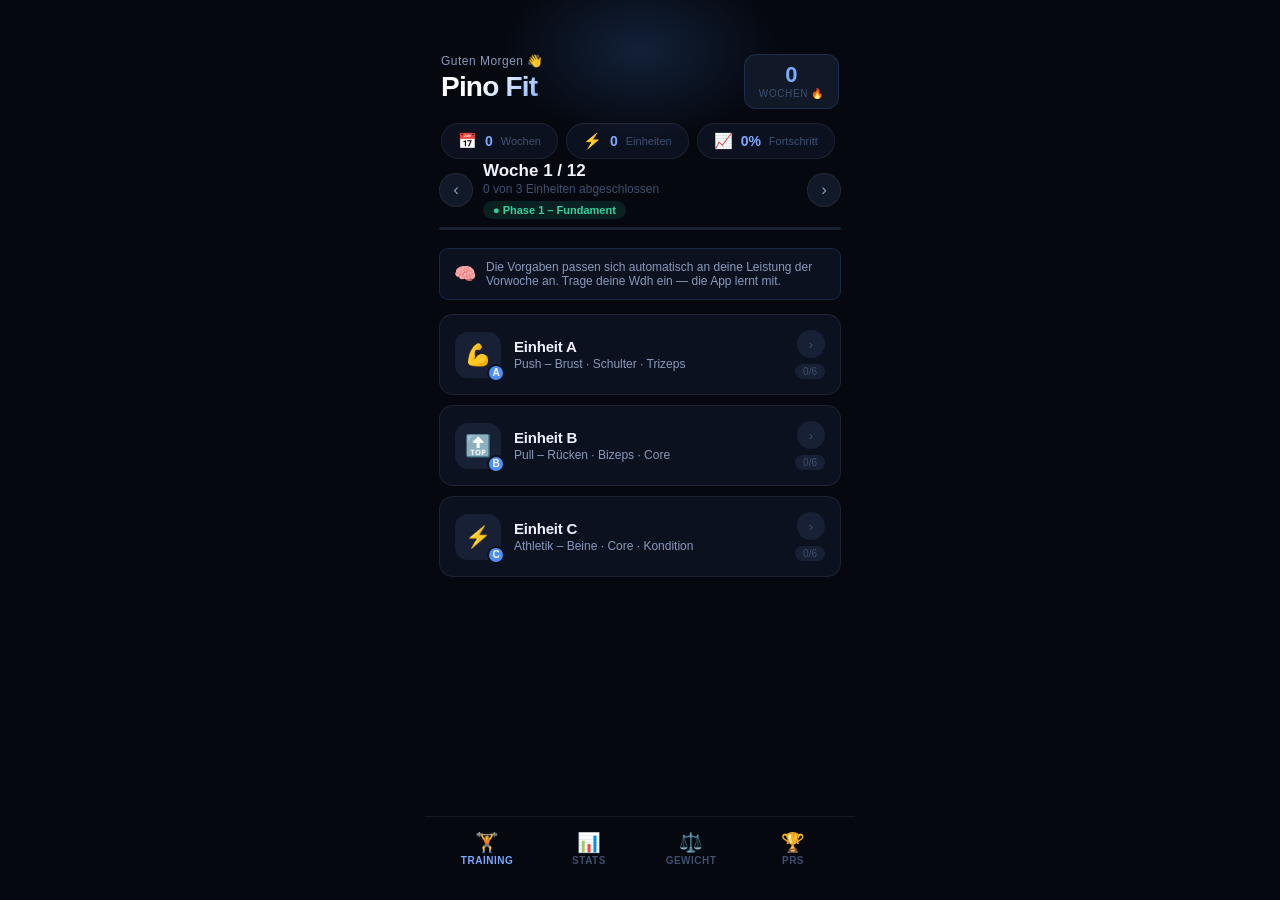
==== commit 1dac6984: "Add files via upload" ====
--- a/index.html
+++ b/index.html
@@ -6,232 +6,247 @@
 <meta name="apple-mobile-web-app-capable" content="yes">
 <meta name="apple-mobile-web-app-status-bar-style" content="black-translucent">
 <meta name="apple-mobile-web-app-title" content="Pino Fit">
-<meta name="theme-color" content="#060912">
+<meta name="theme-color" content="#05080f">
 <title>Pino Fit</title>
 <style>
 :root {
-  --blue: #3b82f6;
-  --blue-bright: #60a5fa;
-  --blue-dim: #1e2d4a;
-  --bg: #060912;
-  --surface: #0d1424;
-  --surface2: #131d30;
-  --surface3: #1a2540;
-  --border: rgba(59,130,246,0.12);
-  --border2: rgba(255,255,255,0.06);
-  --text: #f8faff;
-  --text2: #a0b4d0;
-  --muted: #4a6080;
-  --green: #34d399;
-  --amber: #fbbf24;
-  --red: #f87171;
-  --radius: 16px;
-  --radius-sm: 10px;
-  --radius-xs: 6px;
-}
-* { box-sizing: border-box; margin: 0; padding: 0; -webkit-tap-highlight-color: transparent; }
-html, body { height: 100%; overflow: hidden; font-family: -apple-system, BlinkMacSystemFont, 'SF Pro Display', sans-serif; background: var(--bg); color: var(--text); }
-.app { display: flex; flex-direction: column; height: 100dvh; max-width: 430px; margin: 0 auto; position: relative; }
-.content { flex: 1; overflow-y: auto; padding: 0 16px 100px; -webkit-overflow-scrolling: touch; }
-.content::-webkit-scrollbar { display: none; }
-
-.header { padding: 52px 20px 16px; position: relative; }
-.header-bg { position: absolute; top: 0; left: 0; right: 0; height: 200px; background: radial-gradient(ellipse at 50% -20%, rgba(59,130,246,0.22) 0%, transparent 70%); pointer-events: none; }
-.header-row { display: flex; align-items: flex-start; justify-content: space-between; position: relative; }
-.header-greeting { font-size: 13px; color: var(--text2); margin-bottom: 4px; }
-.header-title { font-size: 26px; font-weight: 700; letter-spacing: -0.5px; }
-.streak-pill { display: flex; align-items: center; gap: 6px; background: var(--surface2); border: 1px solid var(--border); border-radius: 20px; padding: 8px 14px; }
-.streak-num { font-size: 18px; font-weight: 700; color: var(--blue-bright); }
-.streak-lbl { font-size: 11px; color: var(--muted); }
-.quick-stats { display: grid; grid-template-columns: repeat(3, 1fr); gap: 10px; margin: 14px 0 0; }
-.qs-card { background: var(--surface); border: 1px solid var(--border2); border-radius: var(--radius-sm); padding: 12px; text-align: center; }
-.qs-val { font-size: 20px; font-weight: 700; color: var(--blue-bright); }
-.qs-lbl { font-size: 10px; color: var(--muted); margin-top: 2px; text-transform: uppercase; letter-spacing: 0.05em; }
-
-.tabbar { position: absolute; bottom: 0; left: 0; right: 0; display: flex; padding: 10px 16px 28px; gap: 4px; background: linear-gradient(to top, var(--bg) 80%, transparent); border-top: 1px solid var(--border2); }
-.tab { flex: 1; display: flex; flex-direction: column; align-items: center; gap: 4px; padding: 8px 4px; border-radius: var(--radius-sm); border: none; background: none; color: var(--muted); cursor: pointer; font-size: 10px; font-weight: 600; letter-spacing: 0.04em; text-transform: uppercase; font-family: inherit; }
-.tab .ti { font-size: 20px; }
-.tab.active { color: var(--blue-bright); }
-
-.view { display: none; }
-.view.active { display: block; }
-.section-title { font-size: 18px; font-weight: 700; margin: 20px 0 4px; letter-spacing: -0.3px; }
-.section-sub { font-size: 12px; color: var(--muted); margin-bottom: 14px; }
-
-.week-nav { display: flex; align-items: center; gap: 12px; margin-bottom: 6px; }
-.wn-btn { width: 34px; height: 34px; border-radius: 50%; background: var(--surface2); border: 1px solid var(--border2); color: var(--text2); font-size: 16px; cursor: pointer; display: flex; align-items: center; justify-content: center; flex-shrink: 0; }
-.wn-info { flex: 1; }
-.wn-title { font-size: 17px; font-weight: 600; }
-.wn-sub { font-size: 12px; color: var(--muted); margin-top: 1px; }
-.phase-badge { display: inline-block; font-size: 11px; font-weight: 600; padding: 3px 10px; border-radius: 10px; margin-top: 4px; }
-.phase-1 { background: rgba(52,211,153,0.15); color: var(--green); }
-.phase-2 { background: rgba(59,130,246,0.15); color: var(--blue-bright); }
-.phase-3 { background: rgba(251,191,36,0.15); color: var(--amber); }
-
-.prog-wrap { height: 4px; background: var(--surface3); border-radius: 2px; margin-bottom: 20px; overflow: hidden; }
-.prog-fill { height: 100%; background: linear-gradient(90deg, var(--blue) 0%, var(--blue-bright) 100%); border-radius: 2px; transition: width 0.5s cubic-bezier(0.4,0,0.2,1); }
-
-.day-card { background: var(--surface); border: 1px solid var(--border2); border-radius: var(--radius); margin-bottom: 12px; overflow: hidden; transition: border-color 0.2s, box-shadow 0.2s; }
-.day-card.done { border-color: rgba(59,130,246,0.35); box-shadow: 0 0 20px rgba(59,130,246,0.08); }
-.day-card.open { border-color: rgba(59,130,246,0.25); }
-.day-head { display: flex; align-items: center; padding: 16px; cursor: pointer; gap: 14px; }
-.day-badge { width: 46px; height: 46px; border-radius: 13px; background: var(--surface3); display: flex; align-items: center; justify-content: center; font-size: 22px; flex-shrink: 0; position: relative; }
-.day-card.done .day-badge { background: var(--blue-dim); }
-.day-badge-num { position: absolute; bottom: -4px; right: -4px; width: 18px; height: 18px; background: var(--blue); border-radius: 50%; font-size: 10px; font-weight: 700; color: #fff; display: flex; align-items: center; justify-content: center; border: 2px solid var(--surface); }
-.day-meta { flex: 1; min-width: 0; }
-.day-name { font-size: 15px; font-weight: 600; letter-spacing: -0.2px; }
-.day-type { font-size: 12px; color: var(--text2); margin-top: 2px; }
-.day-date-tag { display: inline-flex; align-items: center; gap: 4px; font-size: 11px; color: var(--blue-bright); margin-top: 4px; background: var(--blue-dim); padding: 2px 8px; border-radius: 10px; }
-.day-right { display: flex; flex-direction: column; align-items: flex-end; gap: 6px; }
-.day-chevron { width: 28px; height: 28px; border-radius: 50%; background: var(--surface3); display: flex; align-items: center; justify-content: center; color: var(--muted); font-size: 13px; transition: transform 0.2s; }
-.day-card.open .day-chevron { transform: rotate(90deg); }
-.day-card.done .day-chevron { background: var(--blue); color: #fff; }
-.ex-count-pill { font-size: 10px; color: var(--muted); background: var(--surface3); padding: 2px 8px; border-radius: 10px; }
-
-.exercises { display: none; border-top: 1px solid var(--border2); }
-.day-card.open .exercises { display: block; }
-
-/* Exercise item */
-.ex-item { padding: 14px 16px; border-bottom: 1px solid var(--border2); }
-.ex-item:last-child { border-bottom: none; }
-.ex-top { display: flex; align-items: flex-start; justify-content: space-between; margin-bottom: 10px; gap: 10px; }
-.ex-left { flex: 1; }
-.ex-name { font-size: 14px; font-weight: 600; }
-.ex-target-pill { display: inline-block; font-size: 11px; color: var(--blue-bright); background: var(--blue-dim); padding: 3px 9px; border-radius: 8px; margin-top: 5px; font-weight: 500; }
-.ex-tip { font-size: 11px; color: var(--muted); margin-top: 4px; font-style: italic; }
-.ex-check { width: 28px; height: 28px; border-radius: 50%; border: 1.5px solid var(--border2); background: none; color: var(--muted); font-size: 14px; cursor: pointer; display: flex; align-items: center; justify-content: center; transition: all 0.15s; flex-shrink: 0; margin-top: 2px; }
-.ex-check.done { background: var(--green); border-color: var(--green); color: #0a1a0a; font-weight: 700; }
-.ex-grid { display: grid; grid-template-columns: 1fr 1fr; gap: 8px; }
-.ex-field { display: flex; flex-direction: column; gap: 5px; }
-.ex-field.full { grid-column: 1 / -1; }
-.ex-label { font-size: 10px; font-weight: 600; color: var(--muted); letter-spacing: 0.06em; text-transform: uppercase; }
-.ex-input { background: var(--surface3); border: 1px solid var(--border2); border-radius: var(--radius-xs); color: var(--text); font-size: 15px; font-weight: 500; padding: 10px 12px; font-family: inherit; outline: none; width: 100%; transition: border-color 0.15s; }
-.ex-input:focus { border-color: var(--blue); }
-.ex-textarea { background: var(--surface3); border: 1px solid var(--border2); border-radius: var(--radius-xs); color: var(--text); font-size: 13px; padding: 10px 12px; font-family: inherit; outline: none; width: 100%; resize: none; height: 60px; transition: border-color 0.15s; }
-.ex-textarea:focus { border-color: var(--blue); }
-.ex-textarea::placeholder, .ex-input::placeholder { color: var(--muted); }
-
-.day-footer { padding: 14px 16px; border-top: 1px solid var(--border2); background: var(--surface2); display: flex; flex-direction: column; gap: 14px; }
-.rpe-section { display: flex; flex-direction: column; gap: 8px; }
-.rpe-header { display: flex; justify-content: space-between; align-items: center; }
-.rpe-title { font-size: 12px; font-weight: 600; color: var(--text2); }
-.rpe-hint { font-size: 11px; color: var(--muted); }
-.rpe-btns { display: flex; gap: 4px; }
-.rpe-btn { flex: 1; height: 32px; border-radius: var(--radius-xs); border: 1px solid var(--border2); background: var(--surface3); color: var(--muted); font-size: 12px; font-weight: 600; cursor: pointer; display: flex; align-items: center; justify-content: center; font-family: inherit; }
-.rpe-btn.sel { color: #060912; font-weight: 700; }
-.rpe-btn[data-v="1"].sel,.rpe-btn[data-v="2"].sel,.rpe-btn[data-v="3"].sel { background: var(--green); border-color: var(--green); }
-.rpe-btn[data-v="4"].sel,.rpe-btn[data-v="5"].sel,.rpe-btn[data-v="6"].sel { background: var(--amber); border-color: var(--amber); }
-.rpe-btn[data-v="7"].sel,.rpe-btn[data-v="8"].sel { background: #fb923c; border-color: #fb923c; }
-.rpe-btn[data-v="9"].sel,.rpe-btn[data-v="10"].sel { background: var(--red); border-color: var(--red); }
-.finish-btn { width: 100%; padding: 14px; background: linear-gradient(135deg, #1d4ed8, #3b82f6); color: #fff; border: none; border-radius: var(--radius-sm); font-size: 15px; font-weight: 700; cursor: pointer; font-family: inherit; box-shadow: 0 4px 20px rgba(59,130,246,0.3); }
-.finish-btn:active { opacity: 0.85; }
-.done-banner { display: flex; align-items: center; justify-content: center; gap: 8px; padding: 10px; background: rgba(59,130,246,0.1); border-radius: var(--radius-sm); color: var(--blue-bright); font-size: 13px; font-weight: 600; }
-
-/* Stats */
-.stats-hero { background: linear-gradient(135deg, #1a2540, #0d1424); border: 1px solid var(--border); border-radius: var(--radius); padding: 20px; margin-bottom: 16px; position: relative; overflow: hidden; }
-.stats-hero::before { content: ''; position: absolute; top: -30px; right: -30px; width: 120px; height: 120px; background: radial-gradient(circle, rgba(59,130,246,0.2), transparent 70%); }
-.sh-label { font-size: 12px; color: var(--text2); margin-bottom: 4px; }
-.sh-val { font-size: 40px; font-weight: 700; color: var(--blue-bright); letter-spacing: -1px; }
-.sh-sub { font-size: 12px; color: var(--muted); margin-top: 4px; }
-.stat-row { display: grid; grid-template-columns: 1fr 1fr; gap: 10px; margin-bottom: 16px; }
-.stat-box { background: var(--surface); border: 1px solid var(--border2); border-radius: var(--radius-sm); padding: 14px; }
-.stat-v { font-size: 24px; font-weight: 700; color: var(--blue-bright); }
-.stat-l { font-size: 11px; color: var(--muted); margin-top: 3px; text-transform: uppercase; letter-spacing: 0.04em; }
-.chart-container { background: var(--surface); border: 1px solid var(--border2); border-radius: var(--radius); padding: 16px; margin-bottom: 16px; }
-.chart-title { font-size: 13px; font-weight: 600; color: var(--text2); margin-bottom: 14px; }
-.chart-bars { display: flex; align-items: flex-end; gap: 5px; height: 80px; margin-bottom: 8px; }
-.c-bar { flex: 1; border-radius: 4px 4px 0 0; min-height: 4px; background: var(--surface3); }
-.c-bar.has { background: linear-gradient(to top, #1d4ed8, #60a5fa); }
-.c-bar.cur { background: linear-gradient(to top, #1d4ed8, #93c5fd); box-shadow: 0 0 10px rgba(59,130,246,0.4); }
-.c-lbl { font-size: 9px; color: var(--muted); text-align: center; flex: 1; }
-
-/* Gewicht */
-.weight-input-card { background: var(--surface); border: 1px solid var(--border2); border-radius: var(--radius); padding: 16px; margin-bottom: 16px; }
-.wi-row { display: flex; gap: 10px; align-items: center; }
-.wi-input { flex: 1; background: var(--surface3); border: 1px solid var(--border2); border-radius: var(--radius-sm); color: var(--text); font-size: 18px; font-weight: 500; padding: 12px 16px; font-family: inherit; outline: none; }
-.wi-input:focus { border-color: var(--blue); }
-.wi-btn { padding: 12px 20px; background: linear-gradient(135deg, #1d4ed8, #3b82f6); color: #fff; border: none; border-radius: var(--radius-sm); font-size: 14px; font-weight: 700; cursor: pointer; font-family: inherit; }
-.wi-hint { font-size: 11px; color: var(--muted); margin-top: 8px; }
-.weight-entries { display: flex; flex-direction: column; gap: 8px; }
-.we-card { display: flex; align-items: center; justify-content: space-between; padding: 14px 16px; background: var(--surface); border: 1px solid var(--border2); border-radius: var(--radius-sm); }
-.we-kg { font-size: 20px; font-weight: 700; color: var(--blue-bright); }
-.we-unit { font-size: 12px; color: var(--muted); margin-left: 4px; }
-.we-date { font-size: 12px; color: var(--muted); }
-.we-del { background: none; border: none; color: var(--muted); font-size: 20px; cursor: pointer; padding: 0 4px; }
-.we-trend { font-size: 11px; font-weight: 600; margin-left: 8px; }
-
-/* PRs */
-.pr-card { background: var(--surface); border: 1px solid var(--border2); border-radius: var(--radius); overflow: hidden; margin-bottom: 10px; }
-.pr-row { display: flex; align-items: center; padding: 14px 16px; border-bottom: 1px solid var(--border2); gap: 14px; }
-.pr-row:last-child { border-bottom: none; }
-.pr-icon { font-size: 18px; width: 28px; text-align: center; }
-.pr-info { flex: 1; }
-.pr-name { font-size: 14px; font-weight: 500; }
-.pr-sub { font-size: 11px; color: var(--muted); margin-top: 1px; }
-.pr-input { width: 80px; background: var(--surface3); border: 1px solid var(--border2); border-radius: var(--radius-xs); color: var(--text); font-size: 16px; font-weight: 600; padding: 8px 10px; font-family: inherit; outline: none; text-align: right; }
-.pr-input:focus { border-color: var(--blue); }
-
-.toast { position: fixed; bottom: 100px; left: 50%; transform: translateX(-50%) translateY(16px); background: var(--surface2); border: 1px solid var(--border); color: var(--text); padding: 12px 22px; border-radius: 24px; font-size: 13px; font-weight: 600; opacity: 0; transition: all 0.25s; pointer-events: none; white-space: nowrap; z-index: 999; box-shadow: 0 8px 32px rgba(0,0,0,0.4); }
-.toast.show { opacity: 1; transform: translateX(-50%) translateY(0); }
-
-.info-card { background: var(--surface2); border: 1px solid var(--border); border-radius: var(--radius-sm); padding: 12px 14px; margin-bottom: 16px; font-size: 12px; color: var(--text2); line-height: 1.6; }
-.info-card strong { color: var(--blue-bright); }
+  --accent: #4f8ef7;
+  --accent-bright: #7aabff;
+  --accent-dim: rgba(79,142,247,0.12);
+  --accent-glow: rgba(79,142,247,0.25);
+  --bg: #05080f;
+  --card: #0c1120;
+  --card2: #111827;
+  --card3: #182035;
+  --line: rgba(255,255,255,0.07);
+  --line2: rgba(79,142,247,0.18);
+  --text: #eef2ff;
+  --text2: #8899bb;
+  --muted: #3d5070;
+  --green: #2dd4a0;
+  --amber: #f5b942;
+  --red: #f06464;
+  --r: 14px;
+  --r-sm: 9px;
+  --r-xs: 6px;
+}
+*{box-sizing:border-box;margin:0;padding:0;-webkit-tap-highlight-color:transparent}
+html,body{height:100%;overflow:hidden;font-family:-apple-system,BlinkMacSystemFont,'SF Pro Text',sans-serif;background:var(--bg);color:var(--text)}
+.app{display:flex;flex-direction:column;height:100dvh;max-width:430px;margin:0 auto;position:relative}
+.scroll{flex:1;overflow-y:auto;padding:0 14px 96px;-webkit-overflow-scrolling:touch}
+.scroll::-webkit-scrollbar{display:none}
+
+/* ── Header ── */
+.hdr{padding:54px 16px 0;position:relative}
+.hdr-glow{position:absolute;top:-40px;left:50%;transform:translateX(-50%);width:280px;height:180px;background:radial-gradient(ellipse,rgba(79,142,247,0.18) 0%,transparent 70%);pointer-events:none}
+.hdr-top{display:flex;justify-content:space-between;align-items:flex-start;position:relative}
+.hdr-label{font-size:12px;color:var(--text2);letter-spacing:0.04em;margin-bottom:3px}
+.hdr-name{font-size:28px;font-weight:800;letter-spacing:-0.8px;background:linear-gradient(135deg,#fff 40%,var(--accent-bright));-webkit-background-clip:text;-webkit-text-fill-color:transparent}
+.streak-box{background:var(--card2);border:1px solid var(--line2);border-radius:12px;padding:9px 14px;text-align:center}
+.streak-n{font-size:22px;font-weight:800;color:var(--accent-bright);line-height:1}
+.streak-l{font-size:10px;color:var(--muted);margin-top:2px;letter-spacing:0.06em}
+
+/* ── Pill stats ── */
+.pill-row{display:flex;gap:8px;margin:14px 0 0;overflow-x:auto;padding-bottom:2px}
+.pill-row::-webkit-scrollbar{display:none}
+.pill{background:var(--card);border:1px solid var(--line);border-radius:30px;padding:8px 16px;display:flex;align-items:center;gap:8px;white-space:nowrap;flex-shrink:0}
+.pill-icon{font-size:15px}
+.pill-val{font-size:14px;font-weight:700;color:var(--accent-bright)}
+.pill-lbl{font-size:11px;color:var(--muted)}
+
+/* ── Tabs ── */
+.tabbar{position:absolute;bottom:0;left:0;right:0;display:flex;padding:8px 12px 26px;gap:2px;background:linear-gradient(to top,var(--bg) 75%,transparent);border-top:1px solid var(--line)}
+.tab{flex:1;display:flex;flex-direction:column;align-items:center;gap:3px;padding:8px 4px;border:none;background:none;color:var(--muted);cursor:pointer;font-size:10px;font-weight:700;letter-spacing:0.05em;text-transform:uppercase;font-family:inherit;border-radius:var(--r-sm);transition:color 0.15s}
+.tab .ico{font-size:19px;line-height:1}
+.tab.active{color:var(--accent-bright)}
+
+/* ── Views ── */
+.view{display:none}.view.active{display:block}
+.sec-title{font-size:17px;font-weight:700;letter-spacing:-0.3px;margin:20px 0 4px}
+.sec-sub{font-size:12px;color:var(--muted);margin-bottom:14px}
+
+/* ── Week nav ── */
+.wk-nav{display:flex;align-items:center;gap:10px;margin-bottom:8px}
+.wk-btn{width:34px;height:34px;border-radius:50%;background:var(--card2);border:1px solid var(--line);color:var(--text2);font-size:17px;cursor:pointer;display:flex;align-items:center;justify-content:center;flex-shrink:0}
+.wk-meta{flex:1}
+.wk-title{font-size:17px;font-weight:700}
+.wk-sub{font-size:12px;color:var(--muted);margin-top:1px}
+.phase-tag{display:inline-flex;align-items:center;gap:5px;font-size:11px;font-weight:600;padding:3px 10px;border-radius:20px;margin-top:5px}
+.ph1{background:rgba(45,212,160,0.12);color:var(--green)}
+.ph2{background:rgba(79,142,247,0.12);color:var(--accent-bright)}
+.ph3{background:rgba(245,185,66,0.12);color:var(--amber)}
+
+/* ── Progress bar ── */
+.prog-wrap{height:3px;background:var(--card3);border-radius:2px;margin-bottom:18px;overflow:hidden}
+.prog-fill{height:100%;background:linear-gradient(90deg,var(--accent),var(--accent-bright));border-radius:2px;transition:width 0.5s cubic-bezier(.4,0,.2,1)}
+
+/* ── Adaptive notice ── */
+.adapt-notice{display:flex;align-items:center;gap:10px;background:var(--card);border:1px solid var(--line2);border-radius:var(--r-sm);padding:11px 14px;margin-bottom:14px;font-size:12px;color:var(--text2)}
+.adapt-icon{font-size:18px;flex-shrink:0}
+
+/* ── Day cards ── */
+.day-card{background:var(--card);border:1px solid var(--line);border-radius:var(--r);margin-bottom:10px;overflow:hidden;transition:border-color .2s,box-shadow .2s}
+.day-card.done{border-color:var(--line2);box-shadow:0 0 24px rgba(79,142,247,0.07)}
+.day-card.open{border-color:rgba(79,142,247,0.22)}
+.day-head{display:flex;align-items:center;padding:15px;cursor:pointer;gap:13px}
+.day-badge{width:46px;height:46px;border-radius:13px;background:var(--card3);display:flex;align-items:center;justify-content:center;font-size:21px;flex-shrink:0;position:relative}
+.day-card.done .day-badge{background:var(--accent-dim)}
+.badge-letter{position:absolute;bottom:-4px;right:-4px;width:18px;height:18px;background:var(--accent);border-radius:50%;font-size:10px;font-weight:800;color:#fff;display:flex;align-items:center;justify-content:center;border:2px solid var(--card)}
+.day-meta{flex:1;min-width:0}
+.day-name{font-size:15px;font-weight:700;letter-spacing:-0.2px}
+.day-type{font-size:12px;color:var(--text2);margin-top:2px}
+.day-date{display:inline-flex;align-items:center;gap:4px;font-size:11px;color:var(--accent-bright);background:var(--accent-dim);padding:2px 8px;border-radius:10px;margin-top:4px}
+.day-right{display:flex;flex-direction:column;align-items:flex-end;gap:6px}
+.chev{width:28px;height:28px;border-radius:50%;background:var(--card3);display:flex;align-items:center;justify-content:center;color:var(--muted);font-size:13px;transition:transform .2s}
+.day-card.open .chev{transform:rotate(90deg)}
+.day-card.done .chev{background:var(--accent);color:#fff}
+.ex-pill{font-size:10px;color:var(--muted);background:var(--card3);padding:2px 8px;border-radius:10px}
+
+/* ── Exercises ── */
+.exercises{display:none;border-top:1px solid var(--line)}
+.day-card.open .exercises{display:block}
+.ex-item{padding:14px 15px;border-bottom:1px solid var(--line)}
+.ex-item:last-child{border-bottom:none}
+.ex-top{display:flex;align-items:flex-start;justify-content:space-between;gap:10px;margin-bottom:10px}
+.ex-left{flex:1}
+.ex-name{font-size:14px;font-weight:600}
+.target-row{display:flex;align-items:center;gap:6px;margin-top:5px;flex-wrap:wrap}
+.target-pill{font-size:11px;color:var(--accent-bright);background:var(--accent-dim);padding:3px 9px;border-radius:8px;font-weight:600}
+.adapt-pill{font-size:10px;color:var(--amber);background:rgba(245,185,66,0.1);padding:2px 7px;border-radius:6px;font-weight:600}
+.ex-tip{font-size:11px;color:var(--muted);margin-top:5px;line-height:1.5}
+.ex-chk{width:28px;height:28px;border-radius:50%;border:1.5px solid var(--line);background:none;color:var(--muted);font-size:13px;cursor:pointer;display:flex;align-items:center;justify-content:center;transition:all .15s;flex-shrink:0;margin-top:2px}
+.ex-chk.done{background:var(--green);border-color:var(--green);color:#050f0a;font-weight:800}
+.ex-grid{display:grid;grid-template-columns:1fr 1fr;gap:7px}
+.ex-field{display:flex;flex-direction:column;gap:4px}
+.ex-field.full{grid-column:1/-1}
+.ex-lbl{font-size:10px;font-weight:700;color:var(--muted);letter-spacing:0.07em;text-transform:uppercase}
+.ex-inp{background:var(--card2);border:1px solid var(--line);border-radius:var(--r-xs);color:var(--text);font-size:15px;font-weight:600;padding:10px 12px;font-family:inherit;outline:none;width:100%;transition:border-color .15s}
+.ex-inp:focus{border-color:var(--accent)}
+.ex-inp::placeholder{color:var(--muted);font-weight:400}
+.ex-ta{background:var(--card2);border:1px solid var(--line);border-radius:var(--r-xs);color:var(--text);font-size:13px;padding:10px 12px;font-family:inherit;outline:none;width:100%;resize:none;height:58px;transition:border-color .15s}
+.ex-ta:focus{border-color:var(--accent)}
+.ex-ta::placeholder{color:var(--muted)}
+
+/* ── Footer ── */
+.day-footer{padding:14px 15px;border-top:1px solid var(--line);background:var(--card2);display:flex;flex-direction:column;gap:13px}
+.rpe-hdr{display:flex;justify-content:space-between;align-items:center;margin-bottom:7px}
+.rpe-title{font-size:12px;font-weight:600;color:var(--text2)}
+.rpe-hint{font-size:11px;color:var(--muted)}
+.rpe-btns{display:flex;gap:3px}
+.rpe-btn{flex:1;height:32px;border-radius:5px;border:1px solid var(--line);background:var(--card3);color:var(--muted);font-size:12px;font-weight:700;cursor:pointer;font-family:inherit;transition:all .12s}
+.rpe-btn.sel{color:#05080f;font-weight:800}
+.rpe-btn[data-v="1"].sel,.rpe-btn[data-v="2"].sel,.rpe-btn[data-v="3"].sel{background:var(--green);border-color:var(--green)}
+.rpe-btn[data-v="4"].sel,.rpe-btn[data-v="5"].sel,.rpe-btn[data-v="6"].sel{background:var(--amber);border-color:var(--amber)}
+.rpe-btn[data-v="7"].sel,.rpe-btn[data-v="8"].sel{background:#fb923c;border-color:#fb923c}
+.rpe-btn[data-v="9"].sel,.rpe-btn[data-v="10"].sel{background:var(--red);border-color:var(--red)}
+.finish-btn{width:100%;padding:14px;background:linear-gradient(135deg,#1a47c8,var(--accent));color:#fff;border:none;border-radius:var(--r-sm);font-size:15px;font-weight:800;cursor:pointer;font-family:inherit;letter-spacing:0.01em;box-shadow:0 4px 20px rgba(79,142,247,0.28);transition:opacity .15s}
+.finish-btn:active{opacity:.85}
+.done-banner{display:flex;align-items:center;justify-content:center;gap:8px;padding:11px;background:var(--accent-dim);border-radius:var(--r-sm);color:var(--accent-bright);font-size:13px;font-weight:700}
+
+/* ── Stats ── */
+.stats-hero{background:linear-gradient(135deg,#111c35,var(--card));border:1px solid var(--line2);border-radius:var(--r);padding:20px;margin-bottom:14px;position:relative;overflow:hidden}
+.stats-hero::after{content:'';position:absolute;top:-40px;right:-40px;width:130px;height:130px;background:radial-gradient(circle,var(--accent-glow),transparent 70%)}
+.sh-l{font-size:11px;color:var(--text2);letter-spacing:0.06em;text-transform:uppercase;margin-bottom:4px}
+.sh-v{font-size:44px;font-weight:800;color:var(--accent-bright);letter-spacing:-2px;line-height:1}
+.sh-s{font-size:12px;color:var(--muted);margin-top:5px}
+.stat-grid{display:grid;grid-template-columns:1fr 1fr;gap:8px;margin-bottom:14px}
+.stat-box{background:var(--card);border:1px solid var(--line);border-radius:var(--r-sm);padding:14px}
+.stat-v{font-size:24px;font-weight:800;color:var(--accent-bright)}
+.stat-l{font-size:11px;color:var(--muted);margin-top:3px;text-transform:uppercase;letter-spacing:0.04em}
+.chart-box{background:var(--card);border:1px solid var(--line);border-radius:var(--r);padding:16px;margin-bottom:14px}
+.chart-title{font-size:13px;font-weight:600;color:var(--text2);margin-bottom:14px}
+.chart-bars{display:flex;align-items:flex-end;gap:5px;height:80px;margin-bottom:7px}
+.c-bar{flex:1;border-radius:4px 4px 0 0;min-height:3px;background:var(--card3);transition:height .4s}
+.c-bar.has{background:linear-gradient(to top,#1a47c8,var(--accent-bright))}
+.c-bar.cur{background:linear-gradient(to top,#1a47c8,#a8c8ff);box-shadow:0 0 12px var(--accent-glow)}
+.c-lbl{font-size:9px;color:var(--muted);text-align:center;flex:1}
+
+/* ── Gewicht ── */
+.wi-card{background:var(--card);border:1px solid var(--line);border-radius:var(--r);padding:16px;margin-bottom:14px}
+.wi-row{display:flex;gap:9px}
+.wi-inp{flex:1;background:var(--card2);border:1px solid var(--line);border-radius:var(--r-sm);color:var(--text);font-size:18px;font-weight:600;padding:12px 14px;font-family:inherit;outline:none}
+.wi-inp:focus{border-color:var(--accent)}
+.wi-btn{padding:12px 18px;background:linear-gradient(135deg,#1a47c8,var(--accent));color:#fff;border:none;border-radius:var(--r-sm);font-size:14px;font-weight:800;cursor:pointer;font-family:inherit}
+.wi-hint{font-size:11px;color:var(--muted);margin-top:8px}
+.we-list{display:flex;flex-direction:column;gap:7px}
+.we-card{display:flex;align-items:center;justify-content:space-between;padding:13px 15px;background:var(--card);border:1px solid var(--line);border-radius:var(--r-sm)}
+.we-kg{font-size:20px;font-weight:800;color:var(--accent-bright)}
+.we-unit{font-size:12px;color:var(--muted);margin-left:3px}
+.we-date{font-size:12px;color:var(--muted)}
+.we-del{background:none;border:none;color:var(--muted);font-size:20px;cursor:pointer;padding:0 4px;line-height:1}
+.we-trend{font-size:11px;font-weight:700;margin-left:8px}
+
+/* ── PRs ── */
+.pr-card{background:var(--card);border:1px solid var(--line);border-radius:var(--r);overflow:hidden;margin-bottom:9px}
+.pr-row{display:flex;align-items:center;padding:13px 15px;border-bottom:1px solid var(--line);gap:12px}
+.pr-row:last-child{border-bottom:none}
+.pr-ico{font-size:18px;width:26px;text-align:center}
+.pr-info{flex:1}
+.pr-name{font-size:14px;font-weight:600}
+.pr-sub{font-size:11px;color:var(--muted);margin-top:1px}
+.pr-inp{width:78px;background:var(--card2);border:1px solid var(--line);border-radius:var(--r-xs);color:var(--text);font-size:16px;font-weight:700;padding:8px 10px;font-family:inherit;outline:none;text-align:right}
+.pr-inp:focus{border-color:var(--accent)}
+
+/* ── Toast ── */
+.toast{position:fixed;bottom:96px;left:50%;transform:translateX(-50%) translateY(14px);background:var(--card2);border:1px solid var(--line2);color:var(--text);padding:11px 22px;border-radius:24px;font-size:13px;font-weight:700;opacity:0;transition:all .25s;pointer-events:none;white-space:nowrap;z-index:999;box-shadow:0 8px 30px rgba(0,0,0,.5)}
+.toast.show{opacity:1;transform:translateX(-50%) translateY(0)}
 </style>
 </head>
 <body>
 <div class="app">
-  <div class="header">
-    <div class="header-bg"></div>
-    <div class="header-row">
+  <div class="hdr">
+    <div class="hdr-glow"></div>
+    <div class="hdr-top">
       <div>
-        <div class="header-greeting" id="greeting">Guten Morgen, Pino 👋</div>
-        <div class="header-title">Pino Fit</div>
-      </div>
-      <div class="streak-pill">
-        <span>🔥</span>
-        <div>
-          <div class="streak-num" id="streak-num">0</div>
-          <div class="streak-lbl">Wochen</div>
-        </div>
+        <div class="hdr-label" id="greeting">Guten Morgen 👋</div>
+        <div class="hdr-name">Pino Fit</div>
+      </div>
+      <div class="streak-box">
+        <div class="streak-n" id="streak-n">0</div>
+        <div class="streak-l">WOCHEN 🔥</div>
       </div>
     </div>
-    <div class="quick-stats">
-      <div class="qs-card"><div class="qs-val" id="qs-w">0</div><div class="qs-lbl">Wochen</div></div>
-      <div class="qs-card"><div class="qs-val" id="qs-s">0</div><div class="qs-lbl">Einheiten</div></div>
-      <div class="qs-card"><div class="qs-val" id="qs-p">0%</div><div class="qs-lbl">Fortschritt</div></div>
+    <div class="pill-row">
+      <div class="pill"><span class="pill-icon">📅</span><span class="pill-val" id="p-weeks">0</span><span class="pill-lbl">Wochen</span></div>
+      <div class="pill"><span class="pill-icon">⚡</span><span class="pill-val" id="p-sessions">0</span><span class="pill-lbl">Einheiten</span></div>
+      <div class="pill"><span class="pill-icon">📈</span><span class="pill-val" id="p-pct">0%</span><span class="pill-lbl">Fortschritt</span></div>
     </div>
   </div>
 
-  <div class="content">
+  <div class="scroll">
     <!-- TRAINING -->
-    <div id="view-training" class="view active">
-      <div class="week-nav">
-        <button class="wn-btn" onclick="changeWeek(-1)">‹</button>
-        <div class="wn-info">
-          <div class="wn-title" id="wn-title">Woche 1 / 12</div>
-          <div class="wn-sub" id="wn-sub">0 von 3 Einheiten</div>
-          <div id="phase-badge" class="phase-badge phase-1">Phase 1 – Fundament</div>
+    <div id="vt" class="view active">
+      <div class="wk-nav">
+        <button class="wk-btn" onclick="changeWeek(-1)">‹</button>
+        <div class="wk-meta">
+          <div class="wk-title" id="wk-title">Woche 1 / 12</div>
+          <div class="wk-sub" id="wk-sub">0 von 3 Einheiten</div>
+          <div id="phase-tag" class="phase-tag ph1">● Phase 1 – Fundament</div>
         </div>
-        <button class="wn-btn" onclick="changeWeek(1)">›</button>
+        <button class="wk-btn" onclick="changeWeek(1)">›</button>
       </div>
       <div class="prog-wrap"><div class="prog-fill" id="prog" style="width:0%"></div></div>
+      <div class="adapt-notice">
+        <span class="adapt-icon">🧠</span>
+        <span>Die Vorgaben passen sich automatisch an deine Leistung der Vorwoche an. Trage deine Wdh ein — die App lernt mit.</span>
+      </div>
       <div id="day-list"></div>
     </div>
 
     <!-- STATS -->
-    <div id="view-stats" class="view">
+    <div id="vs" class="view">
       <div class="stats-hero">
-        <div class="sh-label">EINHEITEN GESAMT</div>
-        <div class="sh-val" id="sh-total">0</div>
-        <div class="sh-sub" id="sh-sub">12 Wochen Programm</div>
-      </div>
-      <div class="stat-row">
-        <div class="stat-box"><div class="stat-v" id="sv-weeks">0</div><div class="stat-l">Wochen aktiv</div></div>
-        <div class="stat-box"><div class="stat-v" id="sv-streak">0</div><div class="stat-l">Wochen Streak</div></div>
-        <div class="stat-box"><div class="stat-v">80→77</div><div class="stat-l">Gewicht Ziel kg</div></div>
-        <div class="stat-box"><div class="stat-v">12</div><div class="stat-l">Wochen Gesamt</div></div>
-      </div>
-      <div class="chart-container">
+        <div class="sh-l">Einheiten Gesamt</div>
+        <div class="sh-v" id="sh-v">0</div>
+        <div class="sh-s" id="sh-s">Starte heute mit Woche 1</div>
+      </div>
+      <div class="stat-grid">
+        <div class="stat-box"><div class="stat-v" id="sv-w">0</div><div class="stat-l">Wochen aktiv</div></div>
+        <div class="stat-box"><div class="stat-v" id="sv-s">0</div><div class="stat-l">Wochen Streak</div></div>
+        <div class="stat-box"><div class="stat-v">80→77</div><div class="stat-l">Gewicht Ziel</div></div>
+        <div class="stat-box"><div class="stat-v">12 Wo</div><div class="stat-l">Programm</div></div>
+      </div>
+      <div class="chart-box">
         <div class="chart-title">Einheiten pro Woche</div>
         <div class="chart-bars" id="chart-bars"></div>
         <div style="display:flex;gap:5px" id="chart-lbls"></div>
@@ -239,279 +254,277 @@
     </div>
 
     <!-- GEWICHT -->
-    <div id="view-gewicht" class="view">
-      <div class="section-title">Gewicht</div>
-      <div class="section-sub">Ziel: 76–78 kg bei mehr Muskelmasse</div>
-      <div class="weight-input-card">
+    <div id="vg" class="view">
+      <div class="sec-title">Gewicht</div>
+      <div class="sec-sub">Ziel: 76–78 kg mit mehr Muskelmasse</div>
+      <div class="wi-card">
         <div class="wi-row">
-          <input class="wi-input" type="number" id="wi" placeholder="79.5" step="0.1" min="40" max="200">
+          <input class="wi-inp" type="number" id="wi" placeholder="79.5" step="0.1" min="40" max="250">
           <button class="wi-btn" onclick="addWeight()">Eintragen</button>
         </div>
         <div class="wi-hint">Heute · <span id="wi-date"></span></div>
       </div>
-      <div class="weight-entries" id="weight-list"></div>
+      <div class="we-list" id="we-list"></div>
     </div>
 
     <!-- PRs -->
-    <div id="view-prs" class="view">
-      <div class="section-title">Persönliche Rekorde</div>
-      <div class="section-sub">Aktuelle Bestleistungen</div>
+    <div id="vp" class="view">
+      <div class="sec-title">Persönliche Rekorde</div>
+      <div class="sec-sub">Deine aktuellen Bestleistungen</div>
       <div id="pr-list"></div>
     </div>
   </div>
 
   <div class="tabbar">
-    <button class="tab active" onclick="switchTab('training')"><span class="ti">🏋️</span>Training</button>
-    <button class="tab" onclick="switchTab('stats')"><span class="ti">📊</span>Stats</button>
-    <button class="tab" onclick="switchTab('gewicht')"><span class="ti">⚖️</span>Gewicht</button>
-    <button class="tab" onclick="switchTab('prs')"><span class="ti">🏆</span>PRs</button>
+    <button class="tab active" onclick="switchTab('t')"><span class="ico">🏋️</span>Training</button>
+    <button class="tab" onclick="switchTab('s')"><span class="ico">📊</span>Stats</button>
+    <button class="tab" onclick="switchTab('g')"><span class="ico">⚖️</span>Gewicht</button>
+    <button class="tab" onclick="switchTab('p')"><span class="ico">🏆</span>PRs</button>
   </div>
 </div>
-
 <div class="toast" id="toast"></div>
 
 <script>
-// ─────────────────────────────────────────────
-// 12-WOCHEN PROGRESSIVE OVERLOAD PROGRAMM
-// Pino | Oberkörper-Fokus | Körpergewicht | Klimmzugstange
-// ─────────────────────────────────────────────
-
-// Für jede Übung gibt es pro Woche eine Vorgabe: {sets, reps, note}
-// reps kann String sein ("8–10") oder Zahl
-
-function getProgram(week) {
-  // Phase 1: Woche 1–4 (Fundament)
-  // Phase 2: Woche 5–8 (Aufbau)
-  // Phase 3: Woche 9–12 (Intensiv)
-
-  const w = week;
-
-  // Liegestütze
-  const pushup = w<=2 ? {s:3,r:'10–12'} : w<=4 ? {s:4,r:'12–15'} : w<=6 ? {s:4,r:'15–18'} : w<=8 ? {s:5,r:'15–18'} : w<=10 ? {s:5,r:'18–20'} : {s:5,r:'20–25'};
-  // Diamond Push-Ups
-  const diamond = w<=2 ? {s:3,r:'6–8'} : w<=4 ? {s:3,r:'8–10'} : w<=6 ? {s:3,r:'10–12'} : w<=8 ? {s:4,r:'10–12'} : w<=10 ? {s:4,r:'12–15'} : {s:4,r:'15–18'};
-  // Pike Push-Ups (Schulter)
-  const pike = w<=2 ? {s:3,r:'6–8'} : w<=4 ? {s:3,r:'8–10'} : w<=6 ? {s:3,r:'10–12'} : w<=8 ? {s:4,r:'10–12'} : w<=10 ? {s:4,r:'12–14'} : {s:4,r:'14–16'};
-  // Dips
-  const dips = w<=2 ? {s:3,r:'6–8'} : w<=4 ? {s:3,r:'8–10'} : w<=6 ? {s:4,r:'8–12'} : w<=8 ? {s:4,r:'10–14'} : w<=10 ? {s:4,r:'12–15'} : {s:5,r:'12–15'};
-  // Plank
-  const plank = w<=2 ? {s:3,r:'30 Sek'} : w<=4 ? {s:3,r:'40 Sek'} : w<=6 ? {s:3,r:'50 Sek'} : w<=8 ? {s:4,r:'50 Sek'} : w<=10 ? {s:4,r:'60 Sek'} : {s:4,r:'75 Sek'};
-  // Mountain Climbers
-  const mc = w<=2 ? {s:3,r:'20 Sek'} : w<=4 ? {s:3,r:'30 Sek'} : w<=6 ? {s:3,r:'40 Sek'} : w<=8 ? {s:4,r:'40 Sek'} : w<=10 ? {s:4,r:'50 Sek'} : {s:4,r:'60 Sek'};
-
-  // Klimmzüge
-  const pullup = w<=2 ? {s:3,r:'3–5'} : w<=4 ? {s:4,r:'4–6'} : w<=6 ? {s:4,r:'5–7'} : w<=8 ? {s:5,r:'6–8'} : w<=10 ? {s:5,r:'7–9'} : {s:5,r:'8–12'};
-  // Negative Klimmzüge
-  const negpu = w<=4 ? {s:3,r:'5'} : w<=8 ? {s:3,r:'4'} : {s:2,r:'4'};
-  // Australische Klimmzüge
-  const aussie = w<=2 ? {s:3,r:'10–12'} : w<=4 ? {s:4,r:'12–15'} : w<=6 ? {s:4,r:'15–18'} : w<=8 ? {s:4,r:'18–20'} : w<=10 ? {s:5,r:'18–20'} : {s:5,r:'20–25'};
-  // Dead Hang
-  const hang = w<=2 ? {s:3,r:'20 Sek'} : w<=4 ? {s:3,r:'30 Sek'} : w<=6 ? {s:3,r:'35 Sek'} : w<=8 ? {s:3,r:'40 Sek'} : w<=10 ? {s:3,r:'45 Sek'} : {s:3,r:'50 Sek'};
-  // Beinheben (Stange)
-  const legr = w<=2 ? {s:3,r:'8'} : w<=4 ? {s:3,r:'10'} : w<=6 ? {s:3,r:'12'} : w<=8 ? {s:4,r:'12'} : w<=10 ? {s:4,r:'15'} : {s:4,r:'15'};
-  // Bizeps-Curls an Stange (Underhand Aussie)
-  const bicep = w<=4 ? {s:3,r:'10–12'} : w<=8 ? {s:4,r:'12–15'} : {s:4,r:'15–18'};
-
-  // Squat
-  const squat = w<=2 ? {s:3,r:'15'} : w<=4 ? {s:3,r:'20'} : w<=6 ? {s:4,r:'20'} : w<=8 ? {s:4,r:'20'} : w<=10 ? {s:4,r:'25'} : {s:4,r:'25'};
-  // Bulgarian Split Squat
-  const bss = w<=2 ? {s:3,r:'8/Bein'} : w<=4 ? {s:3,r:'10/Bein'} : w<=6 ? {s:3,r:'12/Bein'} : w<=8 ? {s:4,r:'12/Bein'} : w<=10 ? {s:4,r:'14/Bein'} : {s:4,r:'15/Bein'};
-  // Glute Bridge
-  const glute = w<=2 ? {s:3,r:'12'} : w<=4 ? {s:3,r:'15'} : w<=6 ? {s:4,r:'15'} : w<=8 ? {s:4,r:'18'} : w<=10 ? {s:4,r:'20'} : {s:4,r:'20'};
-  // Wadenheber
-  const calf = w<=4 ? {s:3,r:'20'} : w<=8 ? {s:3,r:'25'} : {s:4,r:'25'};
-  // Seitstütz
-  const side = w<=2 ? {s:3,r:'20 Sek'} : w<=4 ? {s:3,r:'30 Sek'} : w<=6 ? {s:3,r:'35 Sek'} : w<=8 ? {s:3,r:'40 Sek'} : w<=10 ? {s:4,r:'40 Sek'} : {s:4,r:'45 Sek'};
-  // Reverse Crunch
-  const rc = w<=2 ? {s:3,r:'10'} : w<=4 ? {s:3,r:'12'} : w<=6 ? {s:3,r:'15'} : w<=8 ? {s:4,r:'15'} : w<=10 ? {s:4,r:'18'} : {s:4,r:'20'};
-
-  function fmt(o) { return `${o.s} × ${o.r}`; }
-
-  return [
-    {
-      name: 'Einheit A',
-      type: 'Push – Brust · Schulter · Trizeps',
-      icon: '💪',
-      num: 'A',
-      exercises: [
-        {n:'Liegestütze', t:fmt(pushup), tip:'Brust zur Boden, Körper gerade halten', timed:false},
-        {n:'Diamond Push-Ups', t:fmt(diamond), tip:'Hände unter der Brust — Trizeps Fokus', timed:false},
-        {n:'Pike Push-Ups', t:fmt(pike), tip:'Hüfte hoch, V-Form — Schulter Fokus', timed:false},
-        {n:'Dips (Stuhl/Sofa)', t:fmt(dips), tip:'Ellenbogen nach hinten, tief absenken', timed:false},
-        {n:'Mountain Climbers', t:fmt(mc), tip:'Schnell, Rumpf angespannt — Fettverbrennung', timed:true},
-        {n:'Plank', t:fmt(plank), tip:'Körperspannung halten, nicht durchhängen', timed:true}
-      ]
-    },
-    {
-      name: 'Einheit B',
-      type: 'Pull – Rücken · Bizeps · Core',
-      icon: '🔝',
-      num: 'B',
-      exercises: [
-        {n:'Klimmzüge', t:fmt(pullup), tip:'Brust zur Stange, kontrolliert ablassen', timed:false},
-        {n:'Negative Klimmzüge', t:fmt(negpu), tip:'Hochspringen, 5 Sek langsam ablassen', timed:false},
-        {n:'Australische Klimmzüge', t:fmt(aussie), tip:'Untergrifft = mehr Bizeps', timed:false},
-        {n:'Bizeps-Curls (Untergriff)', t:fmt(bicep), tip:'Enge Griffweite, langsame Bewegung', timed:false},
-        {n:'Beinheben an Stange', t:fmt(legr), tip:'Beine gestreckt oder angewinkelt heben', timed:false},
-        {n:'Dead Hang', t:fmt(hang), tip:'Passiv hängen, Griffkraft aufbauen', timed:true}
-      ]
-    },
-    {
-      name: 'Einheit C',
-      type: 'Athletik – Beine · Core · Kondition',
-      icon: '⚡',
-      num: 'C',
-      exercises: [
-        {n:'Kniebeugen', t:fmt(squat), tip:'Knie über Zehen, Rücken gerade', timed:false},
-        {n:'Bulgarian Split Squats', t:fmt(bss), tip:'Hinterer Fuß erhöht — Knie & Oberschenkel', timed:false},
-        {n:'Glute Bridge', t:fmt(glute), tip:'Hüfte oben halten, Gesäß anspannen', timed:false},
-        {n:'Wadenheber', t:fmt(calf), tip:'Einbeinig = mehr Intensität', timed:false},
-        {n:'Reverse Crunch', t:fmt(rc), tip:'Unterer Bauch — langsam und kontrolliert', timed:false},
-        {n:'Seitstütz', t:fmt(side), tip:'Beide Seiten! Hüfte nicht durchhängen', timed:true}
-      ]
+// ═══════════════════════════════════════════════════════════
+// PINO FIT — 12-Wochen Adaptives Muskelaufbau Programm
+// Oberkörper-Fokus | Körpergewicht | Klimmzugstange
+// ═══════════════════════════════════════════════════════════
+
+// Basis-Progressions-Tabelle pro Übung (12 Wochen)
+// Format: [sätze, wdh_min, wdh_max] — wdh_max=null = feste Zahl
+const BASE = {
+  // EINHEIT A – Push
+  'Liegestütze':           [[3,10,12],[3,12,15],[4,12,15],[4,14,16],[4,15,18],[4,16,20],[5,16,20],[5,18,22],[5,18,22],[5,20,25],[5,20,25],[5,22,28]],
+  'Diamond Push-Ups':      [[3,6,8],[3,7,9],[3,8,10],[3,9,11],[3,10,12],[4,10,12],[4,11,13],[4,12,14],[4,12,15],[4,14,16],[4,15,18],[4,15,18]],
+  'Pike Push-Ups':         [[3,6,8],[3,7,9],[3,8,10],[3,9,11],[3,10,12],[3,11,13],[4,11,13],[4,12,14],[4,12,15],[4,13,15],[4,14,16],[4,15,17]],
+  'Dips':                  [[3,6,8],[3,7,9],[3,8,10],[3,9,11],[4,8,12],[4,9,12],[4,10,13],[4,11,14],[4,12,15],[4,13,15],[5,12,15],[5,13,16]],
+  'Mountain Climbers':     [[3,20,null],[3,25,null],[3,30,null],[3,30,null],[3,35,null],[3,40,null],[4,35,null],[4,40,null],[4,45,null],[4,50,null],[4,50,null],[4,60,null]],
+  'Plank':                 [[3,25,null],[3,30,null],[3,35,null],[3,40,null],[3,45,null],[3,50,null],[4,50,null],[4,55,null],[4,60,null],[4,65,null],[4,70,null],[4,75,null]],
+  // EINHEIT B – Pull
+  'Klimmzüge':             [[3,3,5],[3,3,5],[4,4,6],[4,4,6],[4,5,7],[4,5,7],[5,6,8],[5,6,8],[5,7,9],[5,7,9],[5,8,10],[5,9,12]],
+  'Negative Klimmzüge':    [[3,5,null],[3,5,null],[3,5,null],[3,5,null],[3,4,null],[3,4,null],[3,4,null],[3,4,null],[2,4,null],[2,4,null],[2,3,null],[2,3,null]],
+  'Australische Klimmzüge':[[3,10,12],[3,12,14],[4,12,14],[4,13,15],[4,14,16],[4,15,18],[4,16,18],[4,18,20],[5,18,20],[5,18,22],[5,20,22],[5,20,25]],
+  'Bizeps-Curls Untergriff':[[3,10,12],[3,11,13],[3,12,14],[3,12,14],[4,12,14],[4,13,15],[4,14,16],[4,14,16],[4,15,18],[4,15,18],[4,16,20],[4,18,20]],
+  'Beinheben an Stange':   [[3,8,null],[3,9,null],[3,10,null],[3,11,null],[3,12,null],[4,12,null],[4,13,null],[4,14,null],[4,15,null],[4,15,null],[4,15,null],[4,15,null]],
+  'Dead Hang':              [[3,20,null],[3,25,null],[3,25,null],[3,30,null],[3,30,null],[3,35,null],[3,35,null],[3,40,null],[3,40,null],[3,45,null],[3,45,null],[3,50,null]],
+  // EINHEIT C – Athletik
+  'Kniebeugen':            [[3,15,null],[3,18,null],[3,20,null],[3,20,null],[4,20,null],[4,22,null],[4,22,null],[4,25,null],[4,25,null],[4,25,null],[4,25,null],[4,25,null]],
+  'Bulgarian Split Squats':[[3,8,null],[3,9,null],[3,10,null],[3,10,null],[3,12,null],[3,12,null],[4,12,null],[4,13,null],[4,14,null],[4,14,null],[4,15,null],[4,15,null]],
+  'Glute Bridge':          [[3,12,null],[3,13,null],[3,14,null],[3,15,null],[3,16,null],[4,15,null],[4,16,null],[4,18,null],[4,18,null],[4,20,null],[4,20,null],[4,20,null]],
+  'Wadenheber':            [[3,20,null],[3,22,null],[3,22,null],[3,25,null],[3,25,null],[3,25,null],[4,25,null],[4,25,null],[4,25,null],[4,25,null],[4,25,null],[4,25,null]],
+  'Reverse Crunch':        [[3,10,null],[3,11,null],[3,12,null],[3,13,null],[3,14,null],[3,15,null],[4,14,null],[4,15,null],[4,16,null],[4,17,null],[4,18,null],[4,20,null]],
+  'Seitstütz':             [[3,20,null],[3,25,null],[3,28,null],[3,30,null],[3,32,null],[3,35,null],[4,35,null],[4,38,null],[4,40,null],[4,42,null],[4,45,null],[4,45,null]],
+};
+
+const TIPS = {
+  'Liegestütze':'Brust Richtung Boden, Körper gerade halten',
+  'Diamond Push-Ups':'Hände unter der Brust — Trizeps Fokus',
+  'Pike Push-Ups':'Hüfte hoch in V-Form — Schulter-Fokus',
+  'Dips':'Stuhl oder Sofa, Ellenbogen nach hinten, tief absenken',
+  'Mountain Climbers':'Schnell und kontrolliert, Rumpf angespannt — Fettverbrennung',
+  'Plank':'Volle Körperspannung, nicht durchhängen (Sekunden)',
+  'Klimmzüge':'Brust zur Stange ziehen, kontrolliert ablassen',
+  'Negative Klimmzüge':'Hochspringen, dann 5 Sek langsam ablassen',
+  'Australische Klimmzüge':'Untergriff = mehr Bizeps-Aktivierung',
+  'Bizeps-Curls Untergriff':'Enge Griffweite, langsame Bewegung, volle Streckung',
+  'Beinheben an Stange':'Beine gestreckt oder angewinkelt — unterer Bauch',
+  'Dead Hang':'Passiv hängen, Griffkraft und Schulter-Mobilität (Sekunden)',
+  'Kniebeugen':'Knie über Zehen, Rücken gerade, tief gehen',
+  'Bulgarian Split Squats':'Hinterer Fuß erhöht — Knie und Quadrizeps schonen',
+  'Glute Bridge':'Hüfte oben halten, Gesäß fest anspannen',
+  'Wadenheber':'Einbeinig für mehr Intensität möglich',
+  'Reverse Crunch':'Langsam und kontrolliert — unterer Bauch',
+  'Seitstütz':'Beide Seiten! Hüfte nicht durchhängen (Sekunden)'
+};
+
+const TIMED = new Set(['Plank','Mountain Climbers','Dead Hang','Seitstütz']);
+
+const DAYS_DEF = [
+  {name:'Einheit A', type:'Push – Brust · Schulter · Trizeps', icon:'💪', letter:'A',
+   exNames:['Liegestütze','Diamond Push-Ups','Pike Push-Ups','Dips','Mountain Climbers','Plank']},
+  {name:'Einheit B', type:'Pull – Rücken · Bizeps · Core', icon:'🔝', letter:'B',
+   exNames:['Klimmzüge','Negative Klimmzüge','Australische Klimmzüge','Bizeps-Curls Untergriff','Beinheben an Stange','Dead Hang']},
+  {name:'Einheit C', type:'Athletik – Beine · Core · Kondition', icon:'⚡', letter:'C',
+   exNames:['Kniebeugen','Bulgarian Split Squats','Glute Bridge','Wadenheber','Reverse Crunch','Seitstütz']}
+];
+
+const PRS = [
+  {n:'Klimmzüge',sub:'Max Wdh',ico:'🔝',k:'pr_pu'},
+  {n:'Liegestütze',sub:'Max Wdh',ico:'💪',k:'pr_lh'},
+  {n:'Dips',sub:'Max Wdh',ico:'↕️',k:'pr_di'},
+  {n:'Dead Hang',sub:'Sekunden',ico:'⏱️',k:'pr_dh'},
+  {n:'Plank',sub:'Sekunden',ico:'🧱',k:'pr_pl'}
+];
+
+const RPE_L = ['','Sehr leicht','Leicht','Moderat','Etwas hart','Anstrengend','Sehr anstrengend','Schwer','Sehr schwer','Maximal','Absolutes Limit'];
+
+let S = {}, W = 1;
+
+function load(){try{S=JSON.parse(localStorage.getItem('pinofit_v2')||'{}')}catch(e){S={}}}
+function save(){try{localStorage.setItem('pinofit_v2',JSON.stringify(S))}catch(e){}}
+
+function toast(msg){
+  const el=document.getElementById('toast');
+  el.textContent=msg;el.classList.add('show');
+  setTimeout(()=>el.classList.remove('show'),2300);
+}
+
+function setGreeting(){
+  const h=new Date().getHours();
+  document.getElementById('greeting').textContent=(h<12?'Guten Morgen':h<17?'Guten Tag':'Guten Abend')+' 👋';
+  document.getElementById('wi-date').textContent=new Date().toLocaleDateString('de-DE',{weekday:'long',day:'2-digit',month:'long'});
+}
+
+function switchTab(t){
+  document.querySelectorAll('.tab').forEach((el,i)=>el.classList.toggle('active','tsgp'[i]===t[0]));
+  document.querySelectorAll('.view').forEach(el=>el.classList.remove('active'));
+  document.getElementById('v'+t[0]).classList.add('active');
+  if(t[0]==='s')renderStats();
+  if(t[0]==='g')renderWeight();
+  if(t[0]==='p')renderPRs();
+}
+
+function changeWeek(d){W=Math.max(1,Math.min(12,W+d));render();}
+function dk(w,d){return`w${w}d${d}`}
+function ek(w,d,e,f){return`w${w}d${d}e${e}_${f}`}
+
+// ── ADAPTIVE LOGIC ──────────────────────────────────────────
+// Schaut was du letzte Woche geschafft hast und passt diese Woche an.
+// Wenn du die Obergrenze erreichst → mehr Wdh nächste Woche
+// Wenn du die Untergrenze nicht erreichst → Vorgabe bleibt oder sinkt
+function getTarget(week, dayIdx, exIdx) {
+  const exName = DAYS_DEF[dayIdx].exNames[exIdx];
+  const base = BASE[exName];
+  if (!base) return {sets:3, repsStr:'10', adapted:false};
+
+  const wi = week - 1; // 0-indexed
+  let [sets, rMin, rMax] = base[Math.min(wi, 11)];
+
+  // Ab Woche 2: schaue Vorwochenergebnis
+  if (week >= 2) {
+    const prevReps = parseInt(S[ek(week-1, dayIdx, exIdx, 'reps')]);
+    if (!isNaN(prevReps) && rMax !== null) {
+      // Hat Obergrenze erreicht oder übertroffen → +1–2 Wdh Bonus
+      if (prevReps >= rMax) {
+        rMin = rMax + 1;
+        rMax = rMax + 2;
+      }
+      // Hat Untergrenze nicht erreicht → Vorgabe auf das was er geschafft hat (min 1 weniger)
+      else if (prevReps < rMin - 1) {
+        rMax = prevReps + 1;
+        rMin = Math.max(1, prevReps);
+      }
     }
-  ];
-}
-
-function getPhase(w) {
-  if(w<=4) return {label:'Phase 1 – Fundament', cls:'phase-1'};
-  if(w<=8) return {label:'Phase 2 – Aufbau', cls:'phase-2'};
-  return {label:'Phase 3 – Intensiv', cls:'phase-3'};
-}
-
-const PRS = [
-  {n:'Klimmzüge', sub:'Max Wiederholungen', icon:'🔝', k:'pr_pu'},
-  {n:'Liegestütze', sub:'Max Wiederholungen', icon:'💪', k:'pr_lh'},
-  {n:'Dips', sub:'Max Wiederholungen', icon:'↕️', k:'pr_dips'},
-  {n:'Dead Hang', sub:'Sekunden', icon:'⏱️', k:'pr_dh'},
-  {n:'Plank', sub:'Sekunden', icon:'🧱', k:'pr_pl'},
-  {n:'Klimmzüge Ziel', sub:'Nach 12 Wochen', icon:'🎯', k:'pr_goal'}
-];
-
-const RPE_LABELS = ['','Sehr leicht','Leicht','Moderat','Etwas hart','Anstrengend','Sehr anstrengend','Schwer','Sehr schwer','Maximal','Absolutes Limit'];
-
-let state = {};
-let currentWeek = 1;
-
-function load() { try { state = JSON.parse(localStorage.getItem('pinofit_v1')||'{}'); } catch(e){state={};} }
-function save() { try { localStorage.setItem('pinofit_v1', JSON.stringify(state)); } catch(e){} }
-
-function toast(msg) {
-  const el = document.getElementById('toast');
-  el.textContent = msg;
-  el.classList.add('show');
-  setTimeout(()=>el.classList.remove('show'), 2200);
-}
-
-function setGreeting() {
-  const h = new Date().getHours();
-  const g = h<12 ? 'Guten Morgen' : h<17 ? 'Guten Tag' : 'Guten Abend';
-  document.getElementById('greeting').textContent = g + ', Pino 👋';
-  document.getElementById('wi-date').textContent = new Date().toLocaleDateString('de-DE',{weekday:'long',day:'2-digit',month:'long'});
-}
-
-function switchTab(t) {
-  document.querySelectorAll('.tab').forEach((el,i)=>el.classList.toggle('active',['training','stats','gewicht','prs'][i]===t));
-  document.querySelectorAll('.view').forEach(el=>el.classList.remove('active'));
-  document.getElementById('view-'+t).classList.add('active');
-  if(t==='stats') renderStats();
-  if(t==='gewicht') renderWeight();
-  if(t==='prs') renderPRs();
-}
-
-function changeWeek(d) { currentWeek=Math.max(1,Math.min(12,currentWeek+d)); renderTraining(); }
-function dKey(w,d){return `w${w}d${d}`;}
-function eKey(w,d,e,f){return `w${w}d${d}e${e}_${f}`;}
-
-function toggleDay(i) {
-  document.querySelectorAll('.day-card').forEach((c,j)=>{ if(j===i) c.classList.toggle('open'); else c.classList.remove('open'); });
-}
-
-function toggleExDone(w,d,e){state[eKey(w,d,e,'done')]=!state[eKey(w,d,e,'done')];save();renderTraining();}
-function setField(w,d,e,f,v){state[eKey(w,d,e,f)]=v;save();}
-
+    // Für feste Zahlen (rMax===null): +1 wenn Ziel erreicht, sonst gleich
+    else if (!isNaN(prevReps) && rMax === null) {
+      if (prevReps >= rMin) {
+        rMin = rMin + 1;
+      } else {
+        rMin = prevReps > 0 ? prevReps : rMin;
+      }
+    }
+  }
+
+  const repsStr = rMax !== null ? `${rMin}–${rMax}` : `${rMin}`;
+  return {sets, repsStr, adapted: week >= 2 && !!S[ek(week-1, dayIdx, exIdx, 'reps')]};
+}
+// ─────────────────────────────────────────────────────────────
+
+function getPhase(w){
+  if(w<=4)return{label:'Phase 1 – Fundament',cls:'ph1'};
+  if(w<=8)return{label:'Phase 2 – Aufbau',cls:'ph2'};
+  return{label:'Phase 3 – Intensiv',cls:'ph3'};
+}
+
+function toggleDay(i){
+  document.querySelectorAll('.day-card').forEach((c,j)=>{
+    if(j===i)c.classList.toggle('open');else c.classList.remove('open');
+  });
+}
+function toggleEx(w,d,e){S[ek(w,d,e,'done')]=!S[ek(w,d,e,'done')];save();render();}
+function setField(w,d,e,f,v){S[ek(w,d,e,f)]=v;save();}
 function setRPE(w,d,v){
-  state[`rpe_${dKey(w,d)}`]=v; save();
-  document.querySelectorAll(`.rpe-btn[data-day="${d}"]`).forEach(b=>b.classList.toggle('sel',parseInt(b.dataset.v)===v));
-  const hint=document.getElementById(`rpe-hint-${d}`);
-  if(hint) hint.textContent=RPE_LABELS[v]||'';
-}
-
+  S[`rpe_${dk(w,d)}`]=v;save();
+  document.querySelectorAll(`.rpe-btn[data-day="${d}"]`).forEach(b=>b.classList.toggle('sel',+b.dataset.v===v));
+  const h=document.getElementById(`rpe-h-${d}`);if(h)h.textContent=RPE_L[v]||'';
+}
 function completeDay(w,d){
-  state[dKey(w,d)]=true;
-  state[`date_${dKey(w,d)}`]=new Date().toLocaleDateString('de-DE',{day:'2-digit',month:'2-digit',year:'numeric'});
-  save(); toast('Einheit abgeschlossen 🎉'); renderTraining(); updateHeaderStats();
+  S[dk(w,d)]=true;
+  S[`date_${dk(w,d)}`]=new Date().toLocaleDateString('de-DE',{day:'2-digit',month:'2-digit',year:'numeric'});
+  save();toast('Einheit abgeschlossen 🎉');render();updatePills();
 }
 
 function calcStreak(){
   let s=0;
-  for(let w=currentWeek;w>=1;w--){
-    const c=[0,1,2].filter(i=>state[dKey(w,i)]).length;
-    if(c>=2) s++; else break;
+  for(let w=W;w>=1;w--){
+    if([0,1,2].filter(i=>S[dk(w,i)]).length>=2)s++;else break;
   }
   return s;
 }
 
-function updateHeaderStats(){
+function updatePills(){
   let total=0,active=0;
-  for(let w=1;w<=12;w++){
-    const c=[0,1,2].filter(i=>state[dKey(w,i)]).length;
-    total+=c; if(c>0) active++;
-  }
-  document.getElementById('streak-num').textContent=calcStreak();
-  document.getElementById('qs-w').textContent=active;
-  document.getElementById('qs-s').textContent=total;
-  document.getElementById('qs-p').textContent=Math.round((total/36)*100)+'%';
-}
-
-function renderTraining(){
-  const days = getProgram(currentWeek);
-  const doneCount=[0,1,2].filter(i=>state[dKey(currentWeek,i)]).length;
-  const phase=getPhase(currentWeek);
-  document.getElementById('wn-title').textContent=`Woche ${currentWeek} / 12`;
-  document.getElementById('wn-sub').textContent=`${doneCount} von 3 Einheiten abgeschlossen`;
-  const pb=document.getElementById('phase-badge');
-  pb.textContent=phase.label; pb.className='phase-badge '+phase.cls;
-  document.getElementById('prog').style.width=Math.round((doneCount/3)*100)+'%';
-  updateHeaderStats();
-
-  const list=document.getElementById('day-list');
-  list.innerHTML='';
-
-  days.forEach((day,i)=>{
-    const done=!!state[dKey(currentWeek,i)];
-    const rpe=state[`rpe_${dKey(currentWeek,i)}`]||0;
-    const trainDate=state[`date_${dKey(currentWeek,i)}`]||'';
-    const exDone=day.exercises.filter((_,j)=>state[eKey(currentWeek,i,j,'done')]).length;
-
-    const exHtml=day.exercises.map((ex,j)=>{
-      const isDone=!!state[eKey(currentWeek,i,j,'done')];
-      const reps=state[eKey(currentWeek,i,j,'reps')]||'';
-      const time=state[eKey(currentWeek,i,j,'time')]||'';
-      const note=state[eKey(currentWeek,i,j,'note')]||'';
-      return `<div class="ex-item">
+  for(let w=1;w<=12;w++){const c=[0,1,2].filter(i=>S[dk(w,i)]).length;total+=c;if(c>0)active++;}
+  document.getElementById('streak-n').textContent=calcStreak();
+  document.getElementById('p-weeks').textContent=active;
+  document.getElementById('p-sessions').textContent=total;
+  document.getElementById('p-pct').textContent=Math.round((total/36)*100)+'%';
+}
+
+function render(){
+  const done=[0,1,2].filter(i=>S[dk(W,i)]).length;
+  const ph=getPhase(W);
+  document.getElementById('wk-title').textContent=`Woche ${W} / 12`;
+  document.getElementById('wk-sub').textContent=`${done} von 3 Einheiten abgeschlossen`;
+  const pt=document.getElementById('phase-tag');
+  pt.textContent='● '+ph.label;pt.className='phase-tag '+ph.cls;
+  document.getElementById('prog').style.width=Math.round((done/3)*100)+'%';
+  updatePills();
+
+  const list=document.getElementById('day-list');list.innerHTML='';
+
+  DAYS_DEF.forEach((day,i)=>{
+    const isDone=!!S[dk(W,i)];
+    const rpe=S[`rpe_${dk(W,i)}`]||0;
+    const date=S[`date_${dk(W,i)}`]||'';
+    const exDone=day.exNames.filter((_,j)=>S[ek(W,i,j,'done')]).length;
+
+    const exHtml=day.exNames.map((name,j)=>{
+      const chk=!!S[ek(W,i,j,'done')];
+      const timed=TIMED.has(name);
+      const {sets,repsStr,adapted}=getTarget(W,i,j);
+      const prevReps=W>=2?S[ek(W-1,i,j,'reps')]:'';
+      const prevNote=W>=2?S[ek(W-1,i,j,'note')]:'';
+      const curReps=S[ek(W,i,j,'reps')]||'';
+      const curTime=S[ek(W,i,j,'time')]||'';
+      const curNote=S[ek(W,i,j,'note')]||'';
+      return`<div class="ex-item">
         <div class="ex-top">
           <div class="ex-left">
-            <div class="ex-name">${ex.n}</div>
-            <div class="ex-target-pill">🎯 ${ex.t}</div>
-            <div class="ex-tip">${ex.tip}</div>
+            <div class="ex-name">${name}</div>
+            <div class="target-row">
+              <div class="target-pill">🎯 ${sets} × ${repsStr}${timed?' Sek':' Wdh'}</div>
+              ${adapted?`<div class="adapt-pill">⚡ Angepasst</div>`:''}
+            </div>
+            ${prevReps?`<div class="ex-tip" style="color:var(--muted)">Letzte Woche: ${prevReps}${timed?' Sek':' Wdh'}${prevNote?' · '+prevNote.substring(0,40):''}</div>`:''}
+            <div class="ex-tip">${TIPS[name]||''}</div>
           </div>
-          <button class="ex-check ${isDone?'done':''}" onclick="toggleExDone(${currentWeek},${i},${j})">${isDone?'✓':'○'}</button>
+          <button class="ex-chk ${chk?'done':''}" onclick="toggleEx(${W},${i},${j})">${chk?'✓':'○'}</button>
         </div>
         <div class="ex-grid">
           <div class="ex-field">
-            <div class="ex-label">${ex.timed?'Zeit (Sek)':'Wdh geschafft'}</div>
-            <input class="ex-input" type="number" placeholder="${ex.timed?'30':'10'}" value="${ex.timed?time:reps}"
-              onchange="setField(${currentWeek},${i},${j},'${ex.timed?'time':'reps'}',this.value)">
+            <div class="ex-lbl">${timed?'Zeit (Sek)':'Wdh geschafft'}</div>
+            <input class="ex-inp" type="number" placeholder="${timed?'30':'10'}" value="${timed?curTime:curReps}"
+              onchange="setField(${W},${i},${j},'${timed?'time':'reps'}',this.value)">
           </div>
           <div class="ex-field">
-            <div class="ex-label">${ex.timed?'Sätze':'Zeit (Sek)'}</div>
-            <input class="ex-input" type="number" placeholder="${ex.timed?'3':'–'}" value="${ex.timed?reps:time}"
-              onchange="setField(${currentWeek},${i},${j},'${ex.timed?'reps':'time'}',this.value)">
+            <div class="ex-lbl">${timed?'Sätze':'Zeit (Sek)'}</div>
+            <input class="ex-inp" type="number" placeholder="${timed?sets:'–'}" value="${timed?curReps:curTime}"
+              onchange="setField(${W},${i},${j},'${timed?'reps':'time'}',this.value)">
           </div>
           <div class="ex-field full">
-            <div class="ex-label">Notiz</div>
-            <textarea class="ex-textarea" placeholder="Wie lief's? Schwer / leicht? Nächstes Mal mehr?" onchange="setField(${currentWeek},${i},${j},'note',this.value)">${note}</textarea>
+            <div class="ex-lbl">Notiz</div>
+            <textarea class="ex-ta" placeholder="Wie lief's? Leicht / schwer? Schmerzen?" onchange="setField(${W},${i},${j},'note',this.value)">${curNote}</textarea>
           </div>
         </div>
       </div>`;
@@ -519,40 +532,37 @@
 
     const rpeHtml=Array.from({length:10},(_,k)=>{
       const v=k+1;
-      return `<button class="rpe-btn ${rpe===v?'sel':''}" data-v="${v}" data-day="${i}" onclick="setRPE(${currentWeek},${i},${v})">${v}</button>`;
+      return`<button class="rpe-btn ${rpe===v?'sel':''}" data-v="${v}" data-day="${i}" onclick="setRPE(${W},${i},${v})">${v}</button>`;
     }).join('');
 
     const card=document.createElement('div');
-    card.className='day-card'+(done?' done':'');
+    card.className='day-card'+(isDone?' done':'');
     card.innerHTML=`
       <div class="day-head" onclick="toggleDay(${i})">
-        <div class="day-badge">
-          ${day.icon}
-          <div class="day-badge-num">${day.num}</div>
-        </div>
+        <div class="day-badge">${day.icon}<div class="badge-letter">${day.letter}</div></div>
         <div class="day-meta">
           <div class="day-name">${day.name}</div>
           <div class="day-type">${day.type}</div>
-          ${trainDate?`<div class="day-date-tag">📅 ${trainDate}</div>`:''}
+          ${date?`<div class="day-date">📅 ${date}</div>`:''}
         </div>
         <div class="day-right">
-          <div class="day-chevron">${done?'✓':'›'}</div>
-          <div class="ex-count-pill">${exDone}/${day.exercises.length}</div>
+          <div class="chev">${isDone?'✓':'›'}</div>
+          <div class="ex-pill">${exDone}/${day.exNames.length}</div>
         </div>
       </div>
       <div class="exercises">
         ${exHtml}
         <div class="day-footer">
-          <div class="rpe-section">
-            <div class="rpe-header">
+          <div>
+            <div class="rpe-hdr">
               <div class="rpe-title">Anstrengung (RPE 1–10)</div>
-              <div class="rpe-hint" id="rpe-hint-${i}">${rpe?RPE_LABELS[rpe]:''}</div>
+              <div class="rpe-hint" id="rpe-h-${i}">${rpe?RPE_L[rpe]:''}</div>
             </div>
             <div class="rpe-btns">${rpeHtml}</div>
           </div>
-          ${!done
-            ?`<button class="finish-btn" onclick="completeDay(${currentWeek},${i})">✓ Einheit abschließen</button>`
-            :`<div class="done-banner">✓ Abgeschlossen${rpe?' · RPE '+rpe:''}${trainDate?' · '+trainDate:''}</div>`}
+          ${!isDone
+            ?`<button class="finish-btn" onclick="completeDay(${W},${i})">✓  Einheit abschließen</button>`
+            :`<div class="done-banner">✓ Abgeschlossen${rpe?' · RPE '+rpe:''}${date?' · '+date:''}</div>`}
         </div>
       </div>`;
     list.appendChild(card);
@@ -560,53 +570,40 @@
 }
 
 function renderStats(){
-  let total=0,active=0;
-  const counts=[];
-  for(let w=1;w<=12;w++){
-    const c=[0,1,2].filter(i=>state[dKey(w,i)]).length;
-    counts.push(c); total+=c; if(c>0) active++;
-  }
-  document.getElementById('sh-total').textContent=total;
-  document.getElementById('sh-sub').textContent=`${active} von 12 Wochen aktiv · ${calcStreak()} Wochen Streak`;
-  document.getElementById('sv-weeks').textContent=active;
-  document.getElementById('sv-streak').textContent=calcStreak();
+  let total=0,active=0;const counts=[];
+  for(let w=1;w<=12;w++){const c=[0,1,2].filter(i=>S[dk(w,i)]).length;counts.push(c);total+=c;if(c>0)active++;}
+  document.getElementById('sh-v').textContent=total;
+  document.getElementById('sh-s').textContent=`${active} von 12 Wochen aktiv · ${calcStreak()} Wochen Streak`;
+  document.getElementById('sv-w').textContent=active;
+  document.getElementById('sv-s').textContent=calcStreak();
   const max=Math.max(...counts,1);
   document.getElementById('chart-bars').innerHTML=counts.map((c,i)=>
-    `<div class="c-bar ${c>0?(i+1===currentWeek?'cur':'has'):''}" style="height:${Math.max(4,Math.round((c/max)*76))}px"></div>`).join('');
-  document.getElementById('chart-lbls').innerHTML=counts.map((_,i)=>
-    `<div class="c-lbl">W${i+1}</div>`).join('');
+    `<div class="c-bar ${c>0?(i+1===W?'cur':'has'):''}" style="height:${Math.max(3,Math.round((c/max)*76))}px"></div>`).join('');
+  document.getElementById('chart-lbls').innerHTML=counts.map((_,i)=>`<div class="c-lbl">W${i+1}</div>`).join('');
 }
 
 function addWeight(){
-  const inp=document.getElementById('wi');
-  const val=parseFloat(inp.value);
+  const inp=document.getElementById('wi');const val=parseFloat(inp.value);
   if(!val||val<30||val>300){toast('Ungültiger Wert');return;}
-  const entries=state.weights||[];
-  const prev=entries[0]?.kg;
+  const entries=S.weights||[];const prev=entries[0]?.kg;
   entries.unshift({kg:val,date:new Date().toLocaleDateString('de-DE',{day:'2-digit',month:'2-digit',year:'numeric'})});
-  state.weights=entries.slice(0,60);
-  save(); inp.value='';
-  const diff=prev!=null?(val-prev):null;
-  const diffStr=diff!=null?(diff>0?` ▲ +${diff.toFixed(1)}`:`  ▼ ${Math.abs(diff).toFixed(1)}`):'';
-  toast(`${val} kg eingetragen${diffStr}`);
-  renderWeight();
-}
-
-function deleteWeight(i){state.weights=(state.weights||[]).filter((_,j)=>j!==i);save();renderWeight();}
-
+  S.weights=entries.slice(0,60);save();inp.value='';
+  const diff=prev!=null?val-prev:null;
+  const ds=diff!=null?(diff>0?` ▲ +${diff.toFixed(1)}`:`  ▼ ${Math.abs(diff).toFixed(1)}`):'';
+  toast(`${val} kg eingetragen${ds}`);renderWeight();
+}
+function deleteWeight(i){S.weights=(S.weights||[]).filter((_,j)=>j!==i);save();renderWeight();}
 function renderWeight(){
-  const entries=state.weights||[];
-  const list=document.getElementById('weight-list');
-  if(!entries.length){list.innerHTML='<div style="color:var(--muted);font-size:13px;text-align:center;padding:30px">Noch keine Einträge</div>';return;}
+  const entries=S.weights||[];const list=document.getElementById('we-list');
+  if(!entries.length){list.innerHTML='<div style="color:var(--muted);font-size:13px;text-align:center;padding:30px 0">Noch keine Einträge</div>';return;}
   list.innerHTML=entries.map((e,i)=>{
-    const next=entries[i+1];
-    const diff=next!=null?(e.kg-next.kg):null;
+    const next=entries[i+1];const diff=next!=null?e.kg-next.kg:null;
     const trend=diff!=null?(diff>0
       ?`<span class="we-trend" style="color:var(--red)">▲ +${diff.toFixed(1)}</span>`
       :`<span class="we-trend" style="color:var(--green)">▼ ${Math.abs(diff).toFixed(1)}</span>`):'';
-    return `<div class="we-card">
-      <div style="display:flex;align-items:baseline;gap:4px">
-        <div class="we-kg">${e.kg}</div><div class="we-unit">kg</div>${trend}
+    return`<div class="we-card">
+      <div style="display:flex;align-items:baseline;gap:3px">
+        <div class="we-kg">${e.kg}</div><span class="we-unit">kg</span>${trend}
       </div>
       <div style="display:flex;align-items:center;gap:10px">
         <div class="we-date">${e.date}</div>
@@ -618,24 +615,20 @@
 
 function renderPRs(){
   document.getElementById('pr-list').innerHTML=PRS.map(pr=>{
-    const val=state[pr.k]||'';
-    return `<div class="pr-card">
-      <div class="pr-row">
-        <div class="pr-icon">${pr.icon}</div>
-        <div class="pr-info">
-          <div class="pr-name">${pr.n}</div>
-          <div class="pr-sub">${pr.sub}${val?' · Aktuell: <strong style="color:var(--blue-bright)">'+val+'</strong>':''}</div>
-        </div>
-        <input class="pr-input" type="number" placeholder="–" value="${val}"
-          onchange="state['${pr.k}']=this.value;save();renderPRs();toast('PR gespeichert ✓')">
-      </div>
-    </div>`;
+    const val=S[pr.k]||'';
+    return`<div class="pr-card"><div class="pr-row">
+      <div class="pr-ico">${pr.ico}</div>
+      <div class="pr-info">
+        <div class="pr-name">${pr.n}</div>
+        <div class="pr-sub">${pr.sub}${val?` · <span style="color:var(--accent-bright);font-weight:700">${val}</span>`:''}</div>
+      </div>
+      <input class="pr-inp" type="number" placeholder="–" value="${val}"
+        onchange="S['${pr.k}']=this.value;save();renderPRs();toast('PR gespeichert ✓')">
+    </div></div>`;
   }).join('');
 }
 
-load();
-setGreeting();
-renderTraining();
+load();setGreeting();render();
 </script>
 </body>
 </html>
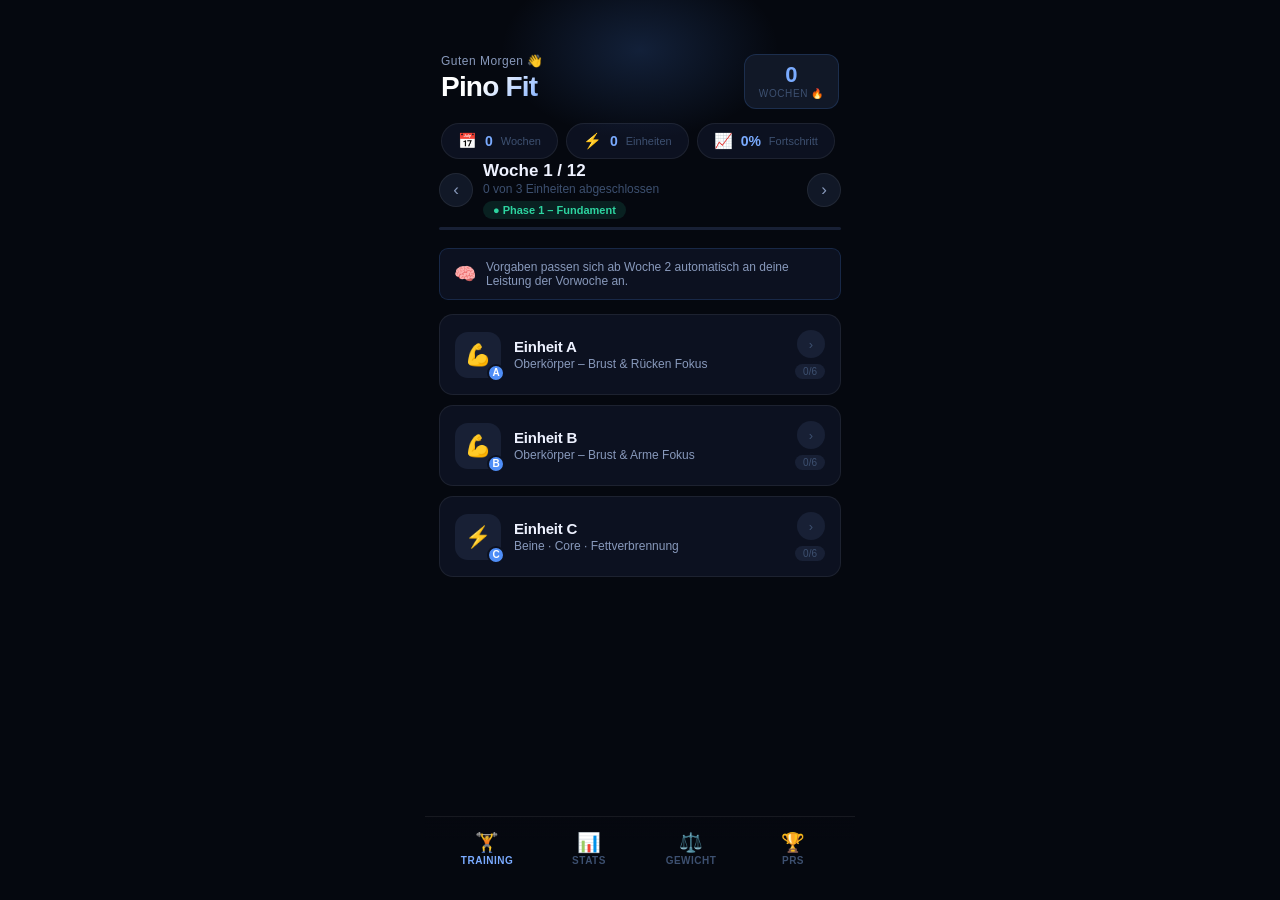
==== commit 125d5392: "Add files via upload" ====
--- a/index.html
+++ b/index.html
@@ -9,26 +9,13 @@
 <meta name="theme-color" content="#05080f">
 <title>Pino Fit</title>
 <style>
-:root {
-  --accent: #4f8ef7;
-  --accent-bright: #7aabff;
-  --accent-dim: rgba(79,142,247,0.12);
-  --accent-glow: rgba(79,142,247,0.25);
-  --bg: #05080f;
-  --card: #0c1120;
-  --card2: #111827;
-  --card3: #182035;
-  --line: rgba(255,255,255,0.07);
-  --line2: rgba(79,142,247,0.18);
-  --text: #eef2ff;
-  --text2: #8899bb;
-  --muted: #3d5070;
-  --green: #2dd4a0;
-  --amber: #f5b942;
-  --red: #f06464;
-  --r: 14px;
-  --r-sm: 9px;
-  --r-xs: 6px;
+:root{
+  --accent:#4f8ef7;--accent-bright:#7aabff;--accent-dim:rgba(79,142,247,0.12);--accent-glow:rgba(79,142,247,0.25);
+  --bg:#05080f;--card:#0c1120;--card2:#111827;--card3:#182035;
+  --line:rgba(255,255,255,0.07);--line2:rgba(79,142,247,0.18);
+  --text:#eef2ff;--text2:#8899bb;--muted:#3d5070;
+  --green:#2dd4a0;--amber:#f5b942;--red:#f06464;
+  --r:14px;--r-sm:9px;--r-xs:6px
 }
 *{box-sizing:border-box;margin:0;padding:0;-webkit-tap-highlight-color:transparent}
 html,body{height:100%;overflow:hidden;font-family:-apple-system,BlinkMacSystemFont,'SF Pro Text',sans-serif;background:var(--bg);color:var(--text)}
@@ -36,7 +23,7 @@
 .scroll{flex:1;overflow-y:auto;padding:0 14px 96px;-webkit-overflow-scrolling:touch}
 .scroll::-webkit-scrollbar{display:none}
 
-/* ── Header ── */
+/* Header */
 .hdr{padding:54px 16px 0;position:relative}
 .hdr-glow{position:absolute;top:-40px;left:50%;transform:translateX(-50%);width:280px;height:180px;background:radial-gradient(ellipse,rgba(79,142,247,0.18) 0%,transparent 70%);pointer-events:none}
 .hdr-top{display:flex;justify-content:space-between;align-items:flex-start;position:relative}
@@ -45,8 +32,6 @@
 .streak-box{background:var(--card2);border:1px solid var(--line2);border-radius:12px;padding:9px 14px;text-align:center}
 .streak-n{font-size:22px;font-weight:800;color:var(--accent-bright);line-height:1}
 .streak-l{font-size:10px;color:var(--muted);margin-top:2px;letter-spacing:0.06em}
-
-/* ── Pill stats ── */
 .pill-row{display:flex;gap:8px;margin:14px 0 0;overflow-x:auto;padding-bottom:2px}
 .pill-row::-webkit-scrollbar{display:none}
 .pill{background:var(--card);border:1px solid var(--line);border-radius:30px;padding:8px 16px;display:flex;align-items:center;gap:8px;white-space:nowrap;flex-shrink:0}
@@ -54,18 +39,18 @@
 .pill-val{font-size:14px;font-weight:700;color:var(--accent-bright)}
 .pill-lbl{font-size:11px;color:var(--muted)}
 
-/* ── Tabs ── */
+/* Tabbar */
 .tabbar{position:absolute;bottom:0;left:0;right:0;display:flex;padding:8px 12px 26px;gap:2px;background:linear-gradient(to top,var(--bg) 75%,transparent);border-top:1px solid var(--line)}
-.tab{flex:1;display:flex;flex-direction:column;align-items:center;gap:3px;padding:8px 4px;border:none;background:none;color:var(--muted);cursor:pointer;font-size:10px;font-weight:700;letter-spacing:0.05em;text-transform:uppercase;font-family:inherit;border-radius:var(--r-sm);transition:color 0.15s}
+.tab{flex:1;display:flex;flex-direction:column;align-items:center;gap:3px;padding:8px 4px;border:none;background:none;color:var(--muted);cursor:pointer;font-size:10px;font-weight:700;letter-spacing:0.05em;text-transform:uppercase;font-family:inherit;border-radius:var(--r-sm)}
 .tab .ico{font-size:19px;line-height:1}
 .tab.active{color:var(--accent-bright)}
 
-/* ── Views ── */
+/* Views */
 .view{display:none}.view.active{display:block}
 .sec-title{font-size:17px;font-weight:700;letter-spacing:-0.3px;margin:20px 0 4px}
 .sec-sub{font-size:12px;color:var(--muted);margin-bottom:14px}
 
-/* ── Week nav ── */
+/* Week nav */
 .wk-nav{display:flex;align-items:center;gap:10px;margin-bottom:8px}
 .wk-btn{width:34px;height:34px;border-radius:50%;background:var(--card2);border:1px solid var(--line);color:var(--text2);font-size:17px;cursor:pointer;display:flex;align-items:center;justify-content:center;flex-shrink:0}
 .wk-meta{flex:1}
@@ -76,15 +61,14 @@
 .ph2{background:rgba(79,142,247,0.12);color:var(--accent-bright)}
 .ph3{background:rgba(245,185,66,0.12);color:var(--amber)}
 
-/* ── Progress bar ── */
+/* Progress */
 .prog-wrap{height:3px;background:var(--card3);border-radius:2px;margin-bottom:18px;overflow:hidden}
 .prog-fill{height:100%;background:linear-gradient(90deg,var(--accent),var(--accent-bright));border-radius:2px;transition:width 0.5s cubic-bezier(.4,0,.2,1)}
 
-/* ── Adaptive notice ── */
+/* Adapt notice */
 .adapt-notice{display:flex;align-items:center;gap:10px;background:var(--card);border:1px solid var(--line2);border-radius:var(--r-sm);padding:11px 14px;margin-bottom:14px;font-size:12px;color:var(--text2)}
-.adapt-icon{font-size:18px;flex-shrink:0}
-
-/* ── Day cards ── */
+
+/* Day cards */
 .day-card{background:var(--card);border:1px solid var(--line);border-radius:var(--r);margin-bottom:10px;overflow:hidden;transition:border-color .2s,box-shadow .2s}
 .day-card.done{border-color:var(--line2);box-shadow:0 0 24px rgba(79,142,247,0.07)}
 .day-card.open{border-color:rgba(79,142,247,0.22)}
@@ -102,11 +86,12 @@
 .day-card.done .chev{background:var(--accent);color:#fff}
 .ex-pill{font-size:10px;color:var(--muted);background:var(--card3);padding:2px 8px;border-radius:10px}
 
-/* ── Exercises ── */
+/* Exercises */
 .exercises{display:none;border-top:1px solid var(--line)}
 .day-card.open .exercises{display:block}
 .ex-item{padding:14px 15px;border-bottom:1px solid var(--line)}
 .ex-item:last-child{border-bottom:none}
+.ex-group-label{font-size:10px;font-weight:800;letter-spacing:0.1em;text-transform:uppercase;color:var(--muted);padding:10px 15px 0;margin-bottom:-4px}
 .ex-top{display:flex;align-items:flex-start;justify-content:space-between;gap:10px;margin-bottom:10px}
 .ex-left{flex:1}
 .ex-name{font-size:14px;font-weight:600}
@@ -114,6 +99,7 @@
 .target-pill{font-size:11px;color:var(--accent-bright);background:var(--accent-dim);padding:3px 9px;border-radius:8px;font-weight:600}
 .adapt-pill{font-size:10px;color:var(--amber);background:rgba(245,185,66,0.1);padding:2px 7px;border-radius:6px;font-weight:600}
 .ex-tip{font-size:11px;color:var(--muted);margin-top:5px;line-height:1.5}
+.prev-row{font-size:11px;color:var(--text2);margin-top:3px}
 .ex-chk{width:28px;height:28px;border-radius:50%;border:1.5px solid var(--line);background:none;color:var(--muted);font-size:13px;cursor:pointer;display:flex;align-items:center;justify-content:center;transition:all .15s;flex-shrink:0;margin-top:2px}
 .ex-chk.done{background:var(--green);border-color:var(--green);color:#050f0a;font-weight:800}
 .ex-grid{display:grid;grid-template-columns:1fr 1fr;gap:7px}
@@ -127,23 +113,23 @@
 .ex-ta:focus{border-color:var(--accent)}
 .ex-ta::placeholder{color:var(--muted)}
 
-/* ── Footer ── */
+/* Footer */
 .day-footer{padding:14px 15px;border-top:1px solid var(--line);background:var(--card2);display:flex;flex-direction:column;gap:13px}
 .rpe-hdr{display:flex;justify-content:space-between;align-items:center;margin-bottom:7px}
 .rpe-title{font-size:12px;font-weight:600;color:var(--text2)}
 .rpe-hint{font-size:11px;color:var(--muted)}
 .rpe-btns{display:flex;gap:3px}
-.rpe-btn{flex:1;height:32px;border-radius:5px;border:1px solid var(--line);background:var(--card3);color:var(--muted);font-size:12px;font-weight:700;cursor:pointer;font-family:inherit;transition:all .12s}
+.rpe-btn{flex:1;height:32px;border-radius:5px;border:1px solid var(--line);background:var(--card3);color:var(--muted);font-size:12px;font-weight:700;cursor:pointer;font-family:inherit}
 .rpe-btn.sel{color:#05080f;font-weight:800}
 .rpe-btn[data-v="1"].sel,.rpe-btn[data-v="2"].sel,.rpe-btn[data-v="3"].sel{background:var(--green);border-color:var(--green)}
 .rpe-btn[data-v="4"].sel,.rpe-btn[data-v="5"].sel,.rpe-btn[data-v="6"].sel{background:var(--amber);border-color:var(--amber)}
 .rpe-btn[data-v="7"].sel,.rpe-btn[data-v="8"].sel{background:#fb923c;border-color:#fb923c}
 .rpe-btn[data-v="9"].sel,.rpe-btn[data-v="10"].sel{background:var(--red);border-color:var(--red)}
-.finish-btn{width:100%;padding:14px;background:linear-gradient(135deg,#1a47c8,var(--accent));color:#fff;border:none;border-radius:var(--r-sm);font-size:15px;font-weight:800;cursor:pointer;font-family:inherit;letter-spacing:0.01em;box-shadow:0 4px 20px rgba(79,142,247,0.28);transition:opacity .15s}
+.finish-btn{width:100%;padding:14px;background:linear-gradient(135deg,#1a47c8,var(--accent));color:#fff;border:none;border-radius:var(--r-sm);font-size:15px;font-weight:800;cursor:pointer;font-family:inherit;box-shadow:0 4px 20px rgba(79,142,247,0.28)}
 .finish-btn:active{opacity:.85}
 .done-banner{display:flex;align-items:center;justify-content:center;gap:8px;padding:11px;background:var(--accent-dim);border-radius:var(--r-sm);color:var(--accent-bright);font-size:13px;font-weight:700}
 
-/* ── Stats ── */
+/* Stats */
 .stats-hero{background:linear-gradient(135deg,#111c35,var(--card));border:1px solid var(--line2);border-radius:var(--r);padding:20px;margin-bottom:14px;position:relative;overflow:hidden}
 .stats-hero::after{content:'';position:absolute;top:-40px;right:-40px;width:130px;height:130px;background:radial-gradient(circle,var(--accent-glow),transparent 70%)}
 .sh-l{font-size:11px;color:var(--text2);letter-spacing:0.06em;text-transform:uppercase;margin-bottom:4px}
@@ -156,12 +142,12 @@
 .chart-box{background:var(--card);border:1px solid var(--line);border-radius:var(--r);padding:16px;margin-bottom:14px}
 .chart-title{font-size:13px;font-weight:600;color:var(--text2);margin-bottom:14px}
 .chart-bars{display:flex;align-items:flex-end;gap:5px;height:80px;margin-bottom:7px}
-.c-bar{flex:1;border-radius:4px 4px 0 0;min-height:3px;background:var(--card3);transition:height .4s}
+.c-bar{flex:1;border-radius:4px 4px 0 0;min-height:3px;background:var(--card3)}
 .c-bar.has{background:linear-gradient(to top,#1a47c8,var(--accent-bright))}
 .c-bar.cur{background:linear-gradient(to top,#1a47c8,#a8c8ff);box-shadow:0 0 12px var(--accent-glow)}
 .c-lbl{font-size:9px;color:var(--muted);text-align:center;flex:1}
 
-/* ── Gewicht ── */
+/* Gewicht */
 .wi-card{background:var(--card);border:1px solid var(--line);border-radius:var(--r);padding:16px;margin-bottom:14px}
 .wi-row{display:flex;gap:9px}
 .wi-inp{flex:1;background:var(--card2);border:1px solid var(--line);border-radius:var(--r-sm);color:var(--text);font-size:18px;font-weight:600;padding:12px 14px;font-family:inherit;outline:none}
@@ -176,7 +162,7 @@
 .we-del{background:none;border:none;color:var(--muted);font-size:20px;cursor:pointer;padding:0 4px;line-height:1}
 .we-trend{font-size:11px;font-weight:700;margin-left:8px}
 
-/* ── PRs ── */
+/* PRs */
 .pr-card{background:var(--card);border:1px solid var(--line);border-radius:var(--r);overflow:hidden;margin-bottom:9px}
 .pr-row{display:flex;align-items:center;padding:13px 15px;border-bottom:1px solid var(--line);gap:12px}
 .pr-row:last-child{border-bottom:none}
@@ -187,7 +173,7 @@
 .pr-inp{width:78px;background:var(--card2);border:1px solid var(--line);border-radius:var(--r-xs);color:var(--text);font-size:16px;font-weight:700;padding:8px 10px;font-family:inherit;outline:none;text-align:right}
 .pr-inp:focus{border-color:var(--accent)}
 
-/* ── Toast ── */
+/* Toast */
 .toast{position:fixed;bottom:96px;left:50%;transform:translateX(-50%) translateY(14px);background:var(--card2);border:1px solid var(--line2);color:var(--text);padding:11px 22px;border-radius:24px;font-size:13px;font-weight:700;opacity:0;transition:all .25s;pointer-events:none;white-space:nowrap;z-index:999;box-shadow:0 8px 30px rgba(0,0,0,.5)}
 .toast.show{opacity:1;transform:translateX(-50%) translateY(0)}
 </style>
@@ -214,7 +200,6 @@
   </div>
 
   <div class="scroll">
-    <!-- TRAINING -->
     <div id="vt" class="view active">
       <div class="wk-nav">
         <button class="wk-btn" onclick="changeWeek(-1)">‹</button>
@@ -227,13 +212,12 @@
       </div>
       <div class="prog-wrap"><div class="prog-fill" id="prog" style="width:0%"></div></div>
       <div class="adapt-notice">
-        <span class="adapt-icon">🧠</span>
-        <span>Die Vorgaben passen sich automatisch an deine Leistung der Vorwoche an. Trage deine Wdh ein — die App lernt mit.</span>
+        <span style="font-size:18px">🧠</span>
+        <span>Vorgaben passen sich ab Woche 2 automatisch an deine Leistung der Vorwoche an.</span>
       </div>
       <div id="day-list"></div>
     </div>
 
-    <!-- STATS -->
     <div id="vs" class="view">
       <div class="stats-hero">
         <div class="sh-l">Einheiten Gesamt</div>
@@ -253,7 +237,6 @@
       </div>
     </div>
 
-    <!-- GEWICHT -->
     <div id="vg" class="view">
       <div class="sec-title">Gewicht</div>
       <div class="sec-sub">Ziel: 76–78 kg mit mehr Muskelmasse</div>
@@ -267,7 +250,6 @@
       <div class="we-list" id="we-list"></div>
     </div>
 
-    <!-- PRs -->
     <div id="vp" class="view">
       <div class="sec-title">Persönliche Rekorde</div>
       <div class="sec-sub">Deine aktuellen Bestleistungen</div>
@@ -286,82 +268,103 @@
 
 <script>
 // ═══════════════════════════════════════════════════════════
-// PINO FIT — 12-Wochen Adaptives Muskelaufbau Programm
-// Oberkörper-Fokus | Körpergewicht | Klimmzugstange
+// PINO FIT — 12-Wochen Adaptives Programm
+// Struktur: A = Oberkörper Push+Pull (Brust/Rücken/Schulter)
+//           B = Oberkörper Push+Pull (Brust/Arme/Schulter)
+//           C = Beine + Core + Fettverbrennung
+// Ziel: Brust aufbauen, Arme definieren, Bauchfett verbrennen
+// Fußball läuft parallel — Beine werden geschont
 // ═══════════════════════════════════════════════════════════
 
-// Basis-Progressions-Tabelle pro Übung (12 Wochen)
-// Format: [sätze, wdh_min, wdh_max] — wdh_max=null = feste Zahl
+// [sätze, min_wdh, max_wdh] — max_wdh null = feste Zahl (Sek oder Wdh)
 const BASE = {
-  // EINHEIT A – Push
-  'Liegestütze':           [[3,10,12],[3,12,15],[4,12,15],[4,14,16],[4,15,18],[4,16,20],[5,16,20],[5,18,22],[5,18,22],[5,20,25],[5,20,25],[5,22,28]],
-  'Diamond Push-Ups':      [[3,6,8],[3,7,9],[3,8,10],[3,9,11],[3,10,12],[4,10,12],[4,11,13],[4,12,14],[4,12,15],[4,14,16],[4,15,18],[4,15,18]],
-  'Pike Push-Ups':         [[3,6,8],[3,7,9],[3,8,10],[3,9,11],[3,10,12],[3,11,13],[4,11,13],[4,12,14],[4,12,15],[4,13,15],[4,14,16],[4,15,17]],
-  'Dips':                  [[3,6,8],[3,7,9],[3,8,10],[3,9,11],[4,8,12],[4,9,12],[4,10,13],[4,11,14],[4,12,15],[4,13,15],[5,12,15],[5,13,16]],
-  'Mountain Climbers':     [[3,20,null],[3,25,null],[3,30,null],[3,30,null],[3,35,null],[3,40,null],[4,35,null],[4,40,null],[4,45,null],[4,50,null],[4,50,null],[4,60,null]],
-  'Plank':                 [[3,25,null],[3,30,null],[3,35,null],[3,40,null],[3,45,null],[3,50,null],[4,50,null],[4,55,null],[4,60,null],[4,65,null],[4,70,null],[4,75,null]],
-  // EINHEIT B – Pull
-  'Klimmzüge':             [[3,3,5],[3,3,5],[4,4,6],[4,4,6],[4,5,7],[4,5,7],[5,6,8],[5,6,8],[5,7,9],[5,7,9],[5,8,10],[5,9,12]],
-  'Negative Klimmzüge':    [[3,5,null],[3,5,null],[3,5,null],[3,5,null],[3,4,null],[3,4,null],[3,4,null],[3,4,null],[2,4,null],[2,4,null],[2,3,null],[2,3,null]],
-  'Australische Klimmzüge':[[3,10,12],[3,12,14],[4,12,14],[4,13,15],[4,14,16],[4,15,18],[4,16,18],[4,18,20],[5,18,20],[5,18,22],[5,20,22],[5,20,25]],
-  'Bizeps-Curls Untergriff':[[3,10,12],[3,11,13],[3,12,14],[3,12,14],[4,12,14],[4,13,15],[4,14,16],[4,14,16],[4,15,18],[4,15,18],[4,16,20],[4,18,20]],
-  'Beinheben an Stange':   [[3,8,null],[3,9,null],[3,10,null],[3,11,null],[3,12,null],[4,12,null],[4,13,null],[4,14,null],[4,15,null],[4,15,null],[4,15,null],[4,15,null]],
-  'Dead Hang':              [[3,20,null],[3,25,null],[3,25,null],[3,30,null],[3,30,null],[3,35,null],[3,35,null],[3,40,null],[3,40,null],[3,45,null],[3,45,null],[3,50,null]],
-  // EINHEIT C – Athletik
-  'Kniebeugen':            [[3,15,null],[3,18,null],[3,20,null],[3,20,null],[4,20,null],[4,22,null],[4,22,null],[4,25,null],[4,25,null],[4,25,null],[4,25,null],[4,25,null]],
-  'Bulgarian Split Squats':[[3,8,null],[3,9,null],[3,10,null],[3,10,null],[3,12,null],[3,12,null],[4,12,null],[4,13,null],[4,14,null],[4,14,null],[4,15,null],[4,15,null]],
-  'Glute Bridge':          [[3,12,null],[3,13,null],[3,14,null],[3,15,null],[3,16,null],[4,15,null],[4,16,null],[4,18,null],[4,18,null],[4,20,null],[4,20,null],[4,20,null]],
-  'Wadenheber':            [[3,20,null],[3,22,null],[3,22,null],[3,25,null],[3,25,null],[3,25,null],[4,25,null],[4,25,null],[4,25,null],[4,25,null],[4,25,null],[4,25,null]],
-  'Reverse Crunch':        [[3,10,null],[3,11,null],[3,12,null],[3,13,null],[3,14,null],[3,15,null],[4,14,null],[4,15,null],[4,16,null],[4,17,null],[4,18,null],[4,20,null]],
-  'Seitstütz':             [[3,20,null],[3,25,null],[3,28,null],[3,30,null],[3,32,null],[3,35,null],[4,35,null],[4,38,null],[4,40,null],[4,42,null],[4,45,null],[4,45,null]],
+  // ── EINHEIT A: Oberkörper Push+Pull (Brust & Rücken Fokus)
+  'Liegestütze':              [[3,10,12],[3,12,14],[3,13,15],[4,12,15],[4,14,16],[4,15,18],[4,16,19],[5,16,19],[5,18,21],[5,18,22],[5,20,24],[5,22,26]],
+  'Klimmzüge':                [[3,3,5],[3,3,5],[3,4,6],[4,4,6],[4,5,7],[4,5,7],[4,6,8],[5,6,8],[5,7,9],[5,7,9],[5,8,10],[5,9,12]],
+  'Pike Push-Ups':            [[3,6,8],[3,7,9],[3,8,10],[3,9,11],[3,10,12],[3,11,13],[4,10,13],[4,11,14],[4,12,15],[4,13,15],[4,14,16],[4,15,17]],
+  'Australische Klimmzüge':   [[3,10,12],[3,11,13],[3,12,14],[4,12,14],[4,13,15],[4,14,16],[4,15,18],[4,16,18],[5,16,20],[5,18,20],[5,18,22],[5,20,25]],
+  'Plank':                    [[3,25,null],[3,30,null],[3,35,null],[3,40,null],[3,45,null],[3,50,null],[4,45,null],[4,50,null],[4,55,null],[4,60,null],[4,65,null],[4,75,null]],
+  'Dead Hang':                [[3,20,null],[3,22,null],[3,25,null],[3,28,null],[3,30,null],[3,32,null],[3,35,null],[3,38,null],[3,40,null],[3,42,null],[3,45,null],[3,50,null]],
+
+  // ── EINHEIT B: Oberkörper Push+Pull (Brust & Arme Fokus)
+  'Enge Liegestütze':         [[3,8,10],[3,9,11],[3,10,12],[3,11,13],[4,10,13],[4,11,14],[4,12,15],[4,13,16],[4,14,17],[4,15,18],[4,16,19],[5,15,20]],
+  'Bizeps-Curls Untergriff':  [[3,10,12],[3,11,13],[3,12,14],[3,12,14],[4,12,14],[4,13,15],[4,14,16],[4,14,16],[4,15,18],[4,16,18],[4,17,19],[4,18,20]],
+  'Dips':                     [[3,6,8],[3,7,9],[3,8,10],[3,9,11],[4,8,11],[4,9,12],[4,10,13],[4,11,14],[4,12,15],[4,13,15],[5,12,15],[5,13,16]],
+  'Negative Klimmzüge':       [[3,4,null],[3,4,null],[3,5,null],[3,5,null],[3,5,null],[3,5,null],[3,4,null],[3,4,null],[2,4,null],[2,4,null],[2,3,null],[2,3,null]],
+  'Diamond Push-Ups':         [[3,6,8],[3,7,9],[3,8,10],[3,9,11],[3,10,12],[4,10,12],[4,11,13],[4,12,14],[4,12,15],[4,14,16],[4,15,17],[4,15,18]],
+  'Beinheben an Stange':      [[3,8,null],[3,9,null],[3,10,null],[3,11,null],[3,12,null],[3,13,null],[4,12,null],[4,13,null],[4,14,null],[4,15,null],[4,15,null],[4,15,null]],
+
+  // ── EINHEIT C: Beine + Core + Fettverbrennung
+  'Kniebeugen':               [[3,15,null],[3,18,null],[3,20,null],[3,20,null],[4,20,null],[4,22,null],[4,22,null],[4,25,null],[4,25,null],[4,25,null],[4,25,null],[4,25,null]],
+  'Bulgarian Split Squats':   [[3,8,null],[3,9,null],[3,10,null],[3,10,null],[3,11,null],[3,12,null],[4,11,null],[4,12,null],[4,13,null],[4,14,null],[4,14,null],[4,15,null]],
+  'Glute Bridge':             [[3,12,null],[3,13,null],[3,14,null],[3,15,null],[3,16,null],[4,15,null],[4,16,null],[4,18,null],[4,18,null],[4,20,null],[4,20,null],[4,20,null]],
+  'Mountain Climbers':        [[3,20,null],[3,25,null],[3,30,null],[3,30,null],[3,35,null],[3,40,null],[4,35,null],[4,40,null],[4,45,null],[4,50,null],[4,50,null],[4,60,null]],
+  'Reverse Crunch':           [[3,10,null],[3,11,null],[3,12,null],[3,13,null],[3,14,null],[3,15,null],[4,14,null],[4,15,null],[4,16,null],[4,17,null],[4,18,null],[4,20,null]],
+  'Burpees':                  [[3,5,null],[3,6,null],[3,7,null],[3,8,null],[3,8,null],[3,10,null],[4,8,null],[4,10,null],[4,10,null],[4,12,null],[4,12,null],[4,15,null]],
 };
 
 const TIPS = {
-  'Liegestütze':'Brust Richtung Boden, Körper gerade halten',
-  'Diamond Push-Ups':'Hände unter der Brust — Trizeps Fokus',
-  'Pike Push-Ups':'Hüfte hoch in V-Form — Schulter-Fokus',
-  'Dips':'Stuhl oder Sofa, Ellenbogen nach hinten, tief absenken',
-  'Mountain Climbers':'Schnell und kontrolliert, Rumpf angespannt — Fettverbrennung',
-  'Plank':'Volle Körperspannung, nicht durchhängen (Sekunden)',
-  'Klimmzüge':'Brust zur Stange ziehen, kontrolliert ablassen',
-  'Negative Klimmzüge':'Hochspringen, dann 5 Sek langsam ablassen',
-  'Australische Klimmzüge':'Untergriff = mehr Bizeps-Aktivierung',
-  'Bizeps-Curls Untergriff':'Enge Griffweite, langsame Bewegung, volle Streckung',
-  'Beinheben an Stange':'Beine gestreckt oder angewinkelt — unterer Bauch',
-  'Dead Hang':'Passiv hängen, Griffkraft und Schulter-Mobilität (Sekunden)',
-  'Kniebeugen':'Knie über Zehen, Rücken gerade, tief gehen',
-  'Bulgarian Split Squats':'Hinterer Fuß erhöht — Knie und Quadrizeps schonen',
-  'Glute Bridge':'Hüfte oben halten, Gesäß fest anspannen',
-  'Wadenheber':'Einbeinig für mehr Intensität möglich',
-  'Reverse Crunch':'Langsam und kontrolliert — unterer Bauch',
-  'Seitstütz':'Beide Seiten! Hüfte nicht durchhängen (Sekunden)'
+  'Liegestütze':'Breiter Griff, Brust tief — maximaler Stretch für Muskelaufbau',
+  'Klimmzüge':'Brust zur Stange ziehen, 2 Sek oben halten, kontrolliert ablassen',
+  'Pike Push-Ups':'Hüfte hoch in V-Form, Kopf durch die Arme — Schulter-Fokus',
+  'Australische Klimmzüge':'Untergriff = mehr Bizeps. Brust zur Stange, Körper Brett',
+  'Plank':'Volle Spannung halten — Bauch, Gesäß, alles an (Sekunden)',
+  'Dead Hang':'Passiv hängen, Schultern aktiv — Griffkraft + Dekompression (Sek)',
+  'Enge Liegestütze':'Hände schulterbreit, Ellenbogen nah am Körper — innere Brust & Trizeps',
+  'Bizeps-Curls Untergriff':'Untergriff an Stange, langsam hoch und runter — volle Streckung',
+  'Dips':'Stuhl/Sofa, Ellenbogen nach hinten, tief absenken — Trizeps & untere Brust',
+  'Negative Klimmzüge':'Hochspringen, dann 5 Sek kontrolliert ablassen — maximaler Reiz',
+  'Diamond Push-Ups':'Hände zu einem Dreieck — Trizeps und innere Brust',
+  'Beinheben an Stange':'Beine gestreckt heben, langsam ablassen — unterer Bauch',
+  'Kniebeugen':'Tief gehen, Knie über Zehen, Rücken gerade — Fußball-schonend',
+  'Bulgarian Split Squats':'Hinterer Fuß auf Stuhl, einbeinig — Knie & Achillessehne schonen',
+  'Glute Bridge':'Hüfte oben halten, Gesäß fest anspannen, Schulterblattkante am Boden',
+  'Mountain Climbers':'Schnell und explosiv — Herzrate hoch, Fettverbrennung maximieren',
+  'Reverse Crunch':'Langsam und kontrolliert, Lendenwirbel bleibt am Boden — unterer Bauch',
+  'Burpees':'Vollgas — das effektivste Körpergewichts-Übung für Fettabbau',
 };
 
-const TIMED = new Set(['Plank','Mountain Climbers','Dead Hang','Seitstütz']);
+const TIMED = new Set(['Plank','Dead Hang','Mountain Climbers']);
 
 const DAYS_DEF = [
-  {name:'Einheit A', type:'Push – Brust · Schulter · Trizeps', icon:'💪', letter:'A',
-   exNames:['Liegestütze','Diamond Push-Ups','Pike Push-Ups','Dips','Mountain Climbers','Plank']},
-  {name:'Einheit B', type:'Pull – Rücken · Bizeps · Core', icon:'🔝', letter:'B',
-   exNames:['Klimmzüge','Negative Klimmzüge','Australische Klimmzüge','Bizeps-Curls Untergriff','Beinheben an Stange','Dead Hang']},
-  {name:'Einheit C', type:'Athletik – Beine · Core · Kondition', icon:'⚡', letter:'C',
-   exNames:['Kniebeugen','Bulgarian Split Squats','Glute Bridge','Wadenheber','Reverse Crunch','Seitstütz']}
+  {
+    name:'Einheit A', type:'Oberkörper – Brust & Rücken Fokus', icon:'💪', letter:'A',
+    groups:[
+      {label:'PUSH — Brust & Schultern', exNames:['Liegestütze','Pike Push-Ups','Plank']},
+      {label:'PULL — Rücken & Griffkraft', exNames:['Klimmzüge','Australische Klimmzüge','Dead Hang']},
+    ]
+  },
+  {
+    name:'Einheit B', type:'Oberkörper – Brust & Arme Fokus', icon:'💪', letter:'B',
+    groups:[
+      {label:'PUSH — Brust & Trizeps', exNames:['Enge Liegestütze','Dips','Diamond Push-Ups']},
+      {label:'PULL — Bizeps & Core', exNames:['Bizeps-Curls Untergriff','Negative Klimmzüge','Beinheben an Stange']},
+    ]
+  },
+  {
+    name:'Einheit C', type:'Beine · Core · Fettverbrennung', icon:'⚡', letter:'C',
+    groups:[
+      {label:'BEINE — Fußball-schonend', exNames:['Kniebeugen','Bulgarian Split Squats','Glute Bridge']},
+      {label:'CORE & FAT BURN', exNames:['Mountain Climbers','Reverse Crunch','Burpees']},
+    ]
+  }
 ];
 
 const PRS = [
-  {n:'Klimmzüge',sub:'Max Wdh',ico:'🔝',k:'pr_pu'},
-  {n:'Liegestütze',sub:'Max Wdh',ico:'💪',k:'pr_lh'},
-  {n:'Dips',sub:'Max Wdh',ico:'↕️',k:'pr_di'},
+  {n:'Klimmzüge',sub:'Max Wdh am Stück',ico:'🔝',k:'pr_pu'},
+  {n:'Liegestütze',sub:'Max Wdh am Stück',ico:'💪',k:'pr_lh'},
+  {n:'Dips',sub:'Max Wdh am Stück',ico:'↕️',k:'pr_di'},
   {n:'Dead Hang',sub:'Sekunden',ico:'⏱️',k:'pr_dh'},
-  {n:'Plank',sub:'Sekunden',ico:'🧱',k:'pr_pl'}
+  {n:'Plank',sub:'Sekunden',ico:'🧱',k:'pr_pl'},
+  {n:'Burpees',sub:'Max in 60 Sek',ico:'🔥',k:'pr_bu'}
 ];
 
-const RPE_L = ['','Sehr leicht','Leicht','Moderat','Etwas hart','Anstrengend','Sehr anstrengend','Schwer','Sehr schwer','Maximal','Absolutes Limit'];
-
-let S = {}, W = 1;
-
-function load(){try{S=JSON.parse(localStorage.getItem('pinofit_v2')||'{}')}catch(e){S={}}}
-function save(){try{localStorage.setItem('pinofit_v2',JSON.stringify(S))}catch(e){}}
+const RPE_L=['','Sehr leicht','Leicht','Moderat','Etwas hart','Anstrengend','Sehr anstrengend','Schwer','Sehr schwer','Maximal','Absolutes Limit'];
+
+let S={},W=1;
+
+function load(){try{S=JSON.parse(localStorage.getItem('pinofit_v3')||'{}')}catch(e){S={}}}
+function save(){try{localStorage.setItem('pinofit_v3',JSON.stringify(S))}catch(e){}}
 
 function toast(msg){
   const el=document.getElementById('toast');
@@ -388,47 +391,32 @@
 function dk(w,d){return`w${w}d${d}`}
 function ek(w,d,e,f){return`w${w}d${d}e${e}_${f}`}
 
-// ── ADAPTIVE LOGIC ──────────────────────────────────────────
-// Schaut was du letzte Woche geschafft hast und passt diese Woche an.
-// Wenn du die Obergrenze erreichst → mehr Wdh nächste Woche
-// Wenn du die Untergrenze nicht erreichst → Vorgabe bleibt oder sinkt
-function getTarget(week, dayIdx, exIdx) {
-  const exName = DAYS_DEF[dayIdx].exNames[exIdx];
-  const base = BASE[exName];
-  if (!base) return {sets:3, repsStr:'10', adapted:false};
-
-  const wi = week - 1; // 0-indexed
-  let [sets, rMin, rMax] = base[Math.min(wi, 11)];
-
-  // Ab Woche 2: schaue Vorwochenergebnis
-  if (week >= 2) {
-    const prevReps = parseInt(S[ek(week-1, dayIdx, exIdx, 'reps')]);
-    if (!isNaN(prevReps) && rMax !== null) {
-      // Hat Obergrenze erreicht oder übertroffen → +1–2 Wdh Bonus
-      if (prevReps >= rMax) {
-        rMin = rMax + 1;
-        rMax = rMax + 2;
-      }
-      // Hat Untergrenze nicht erreicht → Vorgabe auf das was er geschafft hat (min 1 weniger)
-      else if (prevReps < rMin - 1) {
-        rMax = prevReps + 1;
-        rMin = Math.max(1, prevReps);
-      }
-    }
-    // Für feste Zahlen (rMax===null): +1 wenn Ziel erreicht, sonst gleich
-    else if (!isNaN(prevReps) && rMax === null) {
-      if (prevReps >= rMin) {
-        rMin = rMin + 1;
+// ── ADAPTIVE LOGIC ─────────────────────────────────────────
+function getTarget(week,dayIdx,flatExIdx){
+  // Flatten all exercises across groups for this day
+  const allEx=DAYS_DEF[dayIdx].groups.flatMap(g=>g.exNames);
+  const exName=allEx[flatExIdx];
+  const base=BASE[exName];
+  if(!base)return{sets:3,repsStr:'10',adapted:false};
+  const wi=Math.min(week-1,11);
+  let[sets,rMin,rMax]=base[wi];
+
+  if(week>=2){
+    const prevReps=parseInt(S[ek(week-1,dayIdx,flatExIdx,'reps')]);
+    if(!isNaN(prevReps)){
+      if(rMax!==null){
+        if(prevReps>=rMax){rMin=rMax+1;rMax=rMax+2;}
+        else if(prevReps<rMin-1){rMax=prevReps+1;rMin=Math.max(1,prevReps);}
       } else {
-        rMin = prevReps > 0 ? prevReps : rMin;
+        if(prevReps>=rMin)rMin=rMin+1;
+        else if(prevReps>0)rMin=prevReps;
       }
     }
   }
-
-  const repsStr = rMax !== null ? `${rMin}–${rMax}` : `${rMin}`;
-  return {sets, repsStr, adapted: week >= 2 && !!S[ek(week-1, dayIdx, exIdx, 'reps')]};
-}
-// ─────────────────────────────────────────────────────────────
+  const adapted=week>=2&&!!S[ek(week-1,dayIdx,flatExIdx,'reps')];
+  return{sets,repsStr:rMax!==null?`${rMin}–${rMax}`:`${rMin}`,adapted};
+}
+// ───────────────────────────────────────────────────────────
 
 function getPhase(w){
   if(w<=4)return{label:'Phase 1 – Fundament',cls:'ph1'};
@@ -483,62 +471,68 @@
 
   const list=document.getElementById('day-list');list.innerHTML='';
 
-  DAYS_DEF.forEach((day,i)=>{
-    const isDone=!!S[dk(W,i)];
-    const rpe=S[`rpe_${dk(W,i)}`]||0;
-    const date=S[`date_${dk(W,i)}`]||'';
-    const exDone=day.exNames.filter((_,j)=>S[ek(W,i,j,'done')]).length;
-
-    const exHtml=day.exNames.map((name,j)=>{
-      const chk=!!S[ek(W,i,j,'done')];
-      const timed=TIMED.has(name);
-      const {sets,repsStr,adapted}=getTarget(W,i,j);
-      const prevReps=W>=2?S[ek(W-1,i,j,'reps')]:'';
-      const prevNote=W>=2?S[ek(W-1,i,j,'note')]:'';
-      const curReps=S[ek(W,i,j,'reps')]||'';
-      const curTime=S[ek(W,i,j,'time')]||'';
-      const curNote=S[ek(W,i,j,'note')]||'';
-      return`<div class="ex-item">
-        <div class="ex-top">
-          <div class="ex-left">
-            <div class="ex-name">${name}</div>
-            <div class="target-row">
-              <div class="target-pill">🎯 ${sets} × ${repsStr}${timed?' Sek':' Wdh'}</div>
-              ${adapted?`<div class="adapt-pill">⚡ Angepasst</div>`:''}
+  DAYS_DEF.forEach((day,di)=>{
+    const isDone=!!S[dk(W,di)];
+    const rpe=S[`rpe_${dk(W,di)}`]||0;
+    const date=S[`date_${dk(W,di)}`]||'';
+    const allEx=day.groups.flatMap(g=>g.exNames);
+    const exDone=allEx.filter((_,j)=>S[ek(W,di,j,'done')]).length;
+
+    // Build exercises HTML with group labels
+    let flatIdx=0;
+    const exHtml=day.groups.map(group=>{
+      const groupHtml=group.exNames.map(name=>{
+        const j=flatIdx++;
+        const chk=!!S[ek(W,di,j,'done')];
+        const timed=TIMED.has(name);
+        const {sets,repsStr,adapted}=getTarget(W,di,j);
+        const prevReps=W>=2?(S[ek(W-1,di,j,'reps')]||''):'';
+        const curReps=S[ek(W,di,j,'reps')]||'';
+        const curTime=S[ek(W,di,j,'time')]||'';
+        const curNote=S[ek(W,di,j,'note')]||'';
+        return`<div class="ex-item">
+          <div class="ex-top">
+            <div class="ex-left">
+              <div class="ex-name">${name}</div>
+              <div class="target-row">
+                <div class="target-pill">🎯 ${sets} × ${repsStr}${timed?' Sek':''}</div>
+                ${adapted?`<div class="adapt-pill">⚡ Angepasst</div>`:''}
+              </div>
+              ${prevReps?`<div class="prev-row">Letzte Woche: <b>${prevReps}</b>${timed?' Sek':' Wdh'}</div>`:''}
+              <div class="ex-tip">${TIPS[name]||''}</div>
             </div>
-            ${prevReps?`<div class="ex-tip" style="color:var(--muted)">Letzte Woche: ${prevReps}${timed?' Sek':' Wdh'}${prevNote?' · '+prevNote.substring(0,40):''}</div>`:''}
-            <div class="ex-tip">${TIPS[name]||''}</div>
+            <button class="ex-chk ${chk?'done':''}" onclick="toggleEx(${W},${di},${j})">${chk?'✓':'○'}</button>
           </div>
-          <button class="ex-chk ${chk?'done':''}" onclick="toggleEx(${W},${i},${j})">${chk?'✓':'○'}</button>
-        </div>
-        <div class="ex-grid">
-          <div class="ex-field">
-            <div class="ex-lbl">${timed?'Zeit (Sek)':'Wdh geschafft'}</div>
-            <input class="ex-inp" type="number" placeholder="${timed?'30':'10'}" value="${timed?curTime:curReps}"
-              onchange="setField(${W},${i},${j},'${timed?'time':'reps'}',this.value)">
+          <div class="ex-grid">
+            <div class="ex-field">
+              <div class="ex-lbl">${timed?'Zeit (Sek)':'Wdh geschafft'}</div>
+              <input class="ex-inp" type="number" placeholder="${timed?repsStr:'10'}" value="${timed?curTime:curReps}"
+                onchange="setField(${W},${di},${j},'${timed?'time':'reps'}',this.value)">
+            </div>
+            <div class="ex-field">
+              <div class="ex-lbl">${timed?'Sätze':'Zeit (Sek)'}</div>
+              <input class="ex-inp" type="number" placeholder="${timed?sets:'–'}" value="${timed?curReps:curTime}"
+                onchange="setField(${W},${di},${j},'${timed?'reps':'time'}',this.value)">
+            </div>
+            <div class="ex-field full">
+              <div class="ex-lbl">Notiz</div>
+              <textarea class="ex-ta" placeholder="Wie lief's? Leicht / schwer?" onchange="setField(${W},${di},${j},'note',this.value)">${curNote}</textarea>
+            </div>
           </div>
-          <div class="ex-field">
-            <div class="ex-lbl">${timed?'Sätze':'Zeit (Sek)'}</div>
-            <input class="ex-inp" type="number" placeholder="${timed?sets:'–'}" value="${timed?curReps:curTime}"
-              onchange="setField(${W},${i},${j},'${timed?'reps':'time'}',this.value)">
-          </div>
-          <div class="ex-field full">
-            <div class="ex-lbl">Notiz</div>
-            <textarea class="ex-ta" placeholder="Wie lief's? Leicht / schwer? Schmerzen?" onchange="setField(${W},${i},${j},'note',this.value)">${curNote}</textarea>
-          </div>
-        </div>
-      </div>`;
+        </div>`;
+      }).join('');
+      return`<div class="ex-group-label">${group.label}</div>${groupHtml}`;
     }).join('');
 
     const rpeHtml=Array.from({length:10},(_,k)=>{
       const v=k+1;
-      return`<button class="rpe-btn ${rpe===v?'sel':''}" data-v="${v}" data-day="${i}" onclick="setRPE(${W},${i},${v})">${v}</button>`;
+      return`<button class="rpe-btn ${rpe===v?'sel':''}" data-v="${v}" data-day="${di}" onclick="setRPE(${W},${di},${v})">${v}</button>`;
     }).join('');
 
     const card=document.createElement('div');
     card.className='day-card'+(isDone?' done':'');
     card.innerHTML=`
-      <div class="day-head" onclick="toggleDay(${i})">
+      <div class="day-head" onclick="toggleDay(${di})">
         <div class="day-badge">${day.icon}<div class="badge-letter">${day.letter}</div></div>
         <div class="day-meta">
           <div class="day-name">${day.name}</div>
@@ -547,7 +541,7 @@
         </div>
         <div class="day-right">
           <div class="chev">${isDone?'✓':'›'}</div>
-          <div class="ex-pill">${exDone}/${day.exNames.length}</div>
+          <div class="ex-pill">${exDone}/${allEx.length}</div>
         </div>
       </div>
       <div class="exercises">
@@ -556,12 +550,12 @@
           <div>
             <div class="rpe-hdr">
               <div class="rpe-title">Anstrengung (RPE 1–10)</div>
-              <div class="rpe-hint" id="rpe-h-${i}">${rpe?RPE_L[rpe]:''}</div>
+              <div class="rpe-hint" id="rpe-h-${di}">${rpe?RPE_L[rpe]:''}</div>
             </div>
             <div class="rpe-btns">${rpeHtml}</div>
           </div>
           ${!isDone
-            ?`<button class="finish-btn" onclick="completeDay(${W},${i})">✓  Einheit abschließen</button>`
+            ?`<button class="finish-btn" onclick="completeDay(${W},${di})">✓  Einheit abschließen</button>`
             :`<div class="done-banner">✓ Abgeschlossen${rpe?' · RPE '+rpe:''}${date?' · '+date:''}</div>`}
         </div>
       </div>`;
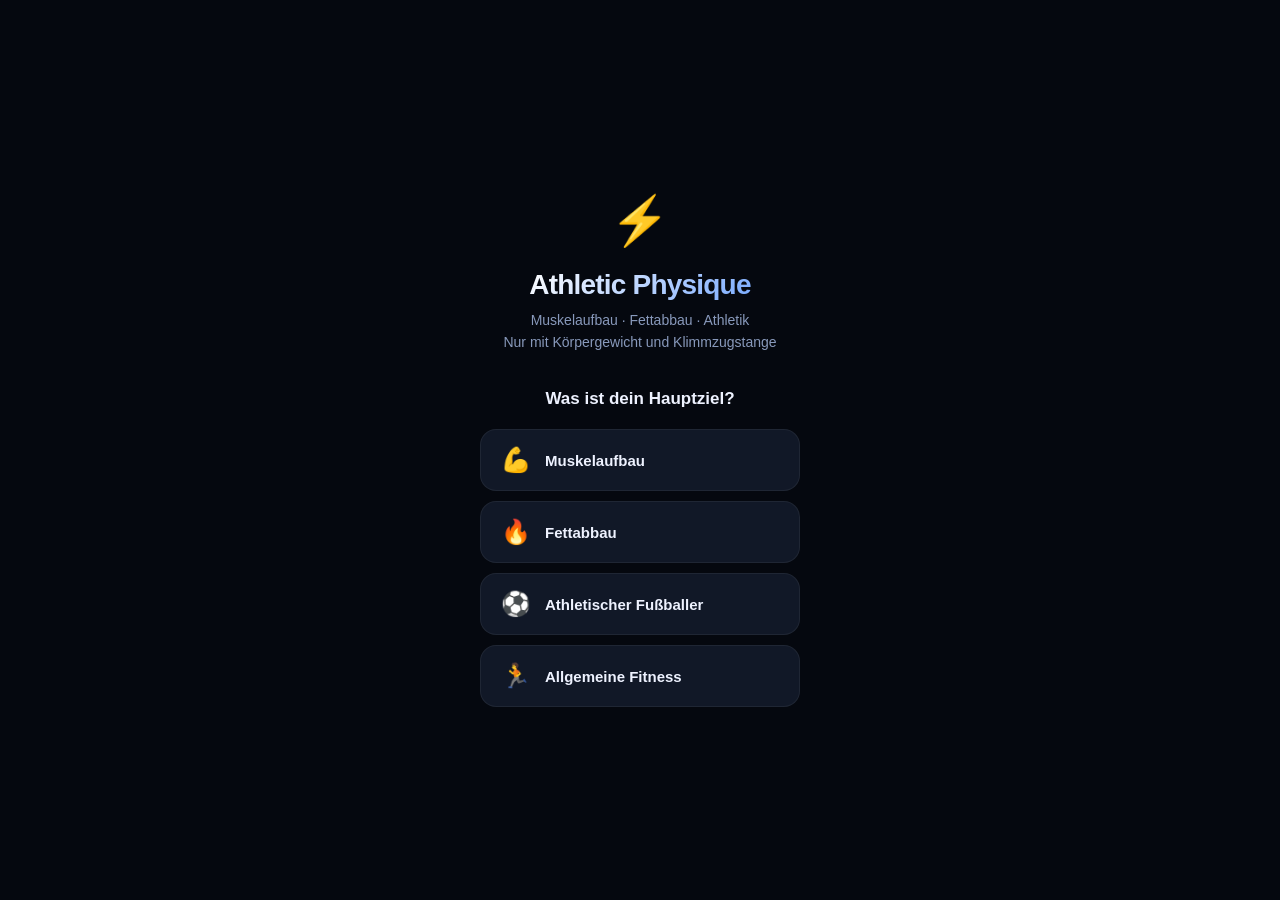
==== commit 35ecfc27: "Add files via upload" ====
--- a/index.html
+++ b/index.html
@@ -5,624 +5,376 @@
 <meta name="viewport" content="width=device-width, initial-scale=1.0, maximum-scale=1.0, user-scalable=no">
 <meta name="apple-mobile-web-app-capable" content="yes">
 <meta name="apple-mobile-web-app-status-bar-style" content="black-translucent">
-<meta name="apple-mobile-web-app-title" content="Pino Fit">
+<meta name="apple-mobile-web-app-title" content="Athletic Physique">
 <meta name="theme-color" content="#05080f">
-<title>Pino Fit</title>
-<style>
-:root{
-  --accent:#4f8ef7;--accent-bright:#7aabff;--accent-dim:rgba(79,142,247,0.12);--accent-glow:rgba(79,142,247,0.25);
-  --bg:#05080f;--card:#0c1120;--card2:#111827;--card3:#182035;
-  --line:rgba(255,255,255,0.07);--line2:rgba(79,142,247,0.18);
-  --text:#eef2ff;--text2:#8899bb;--muted:#3d5070;
-  --green:#2dd4a0;--amber:#f5b942;--red:#f06464;
-  --r:14px;--r-sm:9px;--r-xs:6px
-}
-*{box-sizing:border-box;margin:0;padding:0;-webkit-tap-highlight-color:transparent}
-html,body{height:100%;overflow:hidden;font-family:-apple-system,BlinkMacSystemFont,'SF Pro Text',sans-serif;background:var(--bg);color:var(--text)}
-.app{display:flex;flex-direction:column;height:100dvh;max-width:430px;margin:0 auto;position:relative}
-.scroll{flex:1;overflow-y:auto;padding:0 14px 96px;-webkit-overflow-scrolling:touch}
-.scroll::-webkit-scrollbar{display:none}
-
-/* Header */
-.hdr{padding:54px 16px 0;position:relative}
-.hdr-glow{position:absolute;top:-40px;left:50%;transform:translateX(-50%);width:280px;height:180px;background:radial-gradient(ellipse,rgba(79,142,247,0.18) 0%,transparent 70%);pointer-events:none}
-.hdr-top{display:flex;justify-content:space-between;align-items:flex-start;position:relative}
-.hdr-label{font-size:12px;color:var(--text2);letter-spacing:0.04em;margin-bottom:3px}
-.hdr-name{font-size:28px;font-weight:800;letter-spacing:-0.8px;background:linear-gradient(135deg,#fff 40%,var(--accent-bright));-webkit-background-clip:text;-webkit-text-fill-color:transparent}
-.streak-box{background:var(--card2);border:1px solid var(--line2);border-radius:12px;padding:9px 14px;text-align:center}
-.streak-n{font-size:22px;font-weight:800;color:var(--accent-bright);line-height:1}
-.streak-l{font-size:10px;color:var(--muted);margin-top:2px;letter-spacing:0.06em}
-.pill-row{display:flex;gap:8px;margin:14px 0 0;overflow-x:auto;padding-bottom:2px}
-.pill-row::-webkit-scrollbar{display:none}
-.pill{background:var(--card);border:1px solid var(--line);border-radius:30px;padding:8px 16px;display:flex;align-items:center;gap:8px;white-space:nowrap;flex-shrink:0}
-.pill-icon{font-size:15px}
-.pill-val{font-size:14px;font-weight:700;color:var(--accent-bright)}
-.pill-lbl{font-size:11px;color:var(--muted)}
-
-/* Tabbar */
-.tabbar{position:absolute;bottom:0;left:0;right:0;display:flex;padding:8px 12px 26px;gap:2px;background:linear-gradient(to top,var(--bg) 75%,transparent);border-top:1px solid var(--line)}
-.tab{flex:1;display:flex;flex-direction:column;align-items:center;gap:3px;padding:8px 4px;border:none;background:none;color:var(--muted);cursor:pointer;font-size:10px;font-weight:700;letter-spacing:0.05em;text-transform:uppercase;font-family:inherit;border-radius:var(--r-sm)}
-.tab .ico{font-size:19px;line-height:1}
-.tab.active{color:var(--accent-bright)}
-
-/* Views */
-.view{display:none}.view.active{display:block}
-.sec-title{font-size:17px;font-weight:700;letter-spacing:-0.3px;margin:20px 0 4px}
-.sec-sub{font-size:12px;color:var(--muted);margin-bottom:14px}
-
-/* Week nav */
-.wk-nav{display:flex;align-items:center;gap:10px;margin-bottom:8px}
-.wk-btn{width:34px;height:34px;border-radius:50%;background:var(--card2);border:1px solid var(--line);color:var(--text2);font-size:17px;cursor:pointer;display:flex;align-items:center;justify-content:center;flex-shrink:0}
-.wk-meta{flex:1}
-.wk-title{font-size:17px;font-weight:700}
-.wk-sub{font-size:12px;color:var(--muted);margin-top:1px}
-.phase-tag{display:inline-flex;align-items:center;gap:5px;font-size:11px;font-weight:600;padding:3px 10px;border-radius:20px;margin-top:5px}
-.ph1{background:rgba(45,212,160,0.12);color:var(--green)}
-.ph2{background:rgba(79,142,247,0.12);color:var(--accent-bright)}
-.ph3{background:rgba(245,185,66,0.12);color:var(--amber)}
-
-/* Progress */
-.prog-wrap{height:3px;background:var(--card3);border-radius:2px;margin-bottom:18px;overflow:hidden}
-.prog-fill{height:100%;background:linear-gradient(90deg,var(--accent),var(--accent-bright));border-radius:2px;transition:width 0.5s cubic-bezier(.4,0,.2,1)}
-
-/* Adapt notice */
-.adapt-notice{display:flex;align-items:center;gap:10px;background:var(--card);border:1px solid var(--line2);border-radius:var(--r-sm);padding:11px 14px;margin-bottom:14px;font-size:12px;color:var(--text2)}
-
-/* Day cards */
-.day-card{background:var(--card);border:1px solid var(--line);border-radius:var(--r);margin-bottom:10px;overflow:hidden;transition:border-color .2s,box-shadow .2s}
-.day-card.done{border-color:var(--line2);box-shadow:0 0 24px rgba(79,142,247,0.07)}
-.day-card.open{border-color:rgba(79,142,247,0.22)}
-.day-head{display:flex;align-items:center;padding:15px;cursor:pointer;gap:13px}
-.day-badge{width:46px;height:46px;border-radius:13px;background:var(--card3);display:flex;align-items:center;justify-content:center;font-size:21px;flex-shrink:0;position:relative}
-.day-card.done .day-badge{background:var(--accent-dim)}
-.badge-letter{position:absolute;bottom:-4px;right:-4px;width:18px;height:18px;background:var(--accent);border-radius:50%;font-size:10px;font-weight:800;color:#fff;display:flex;align-items:center;justify-content:center;border:2px solid var(--card)}
-.day-meta{flex:1;min-width:0}
-.day-name{font-size:15px;font-weight:700;letter-spacing:-0.2px}
-.day-type{font-size:12px;color:var(--text2);margin-top:2px}
-.day-date{display:inline-flex;align-items:center;gap:4px;font-size:11px;color:var(--accent-bright);background:var(--accent-dim);padding:2px 8px;border-radius:10px;margin-top:4px}
-.day-right{display:flex;flex-direction:column;align-items:flex-end;gap:6px}
-.chev{width:28px;height:28px;border-radius:50%;background:var(--card3);display:flex;align-items:center;justify-content:center;color:var(--muted);font-size:13px;transition:transform .2s}
-.day-card.open .chev{transform:rotate(90deg)}
-.day-card.done .chev{background:var(--accent);color:#fff}
-.ex-pill{font-size:10px;color:var(--muted);background:var(--card3);padding:2px 8px;border-radius:10px}
-
-/* Exercises */
-.exercises{display:none;border-top:1px solid var(--line)}
-.day-card.open .exercises{display:block}
-.ex-item{padding:14px 15px;border-bottom:1px solid var(--line)}
-.ex-item:last-child{border-bottom:none}
-.ex-group-label{font-size:10px;font-weight:800;letter-spacing:0.1em;text-transform:uppercase;color:var(--muted);padding:10px 15px 0;margin-bottom:-4px}
-.ex-top{display:flex;align-items:flex-start;justify-content:space-between;gap:10px;margin-bottom:10px}
-.ex-left{flex:1}
-.ex-name{font-size:14px;font-weight:600}
-.target-row{display:flex;align-items:center;gap:6px;margin-top:5px;flex-wrap:wrap}
-.target-pill{font-size:11px;color:var(--accent-bright);background:var(--accent-dim);padding:3px 9px;border-radius:8px;font-weight:600}
-.adapt-pill{font-size:10px;color:var(--amber);background:rgba(245,185,66,0.1);padding:2px 7px;border-radius:6px;font-weight:600}
-.ex-tip{font-size:11px;color:var(--muted);margin-top:5px;line-height:1.5}
-.prev-row{font-size:11px;color:var(--text2);margin-top:3px}
-.ex-chk{width:28px;height:28px;border-radius:50%;border:1.5px solid var(--line);background:none;color:var(--muted);font-size:13px;cursor:pointer;display:flex;align-items:center;justify-content:center;transition:all .15s;flex-shrink:0;margin-top:2px}
-.ex-chk.done{background:var(--green);border-color:var(--green);color:#050f0a;font-weight:800}
-.ex-grid{display:grid;grid-template-columns:1fr 1fr;gap:7px}
-.ex-field{display:flex;flex-direction:column;gap:4px}
-.ex-field.full{grid-column:1/-1}
-.ex-lbl{font-size:10px;font-weight:700;color:var(--muted);letter-spacing:0.07em;text-transform:uppercase}
-.ex-inp{background:var(--card2);border:1px solid var(--line);border-radius:var(--r-xs);color:var(--text);font-size:15px;font-weight:600;padding:10px 12px;font-family:inherit;outline:none;width:100%;transition:border-color .15s}
-.ex-inp:focus{border-color:var(--accent)}
-.ex-inp::placeholder{color:var(--muted);font-weight:400}
-.ex-ta{background:var(--card2);border:1px solid var(--line);border-radius:var(--r-xs);color:var(--text);font-size:13px;padding:10px 12px;font-family:inherit;outline:none;width:100%;resize:none;height:58px;transition:border-color .15s}
-.ex-ta:focus{border-color:var(--accent)}
-.ex-ta::placeholder{color:var(--muted)}
-
-/* Footer */
-.day-footer{padding:14px 15px;border-top:1px solid var(--line);background:var(--card2);display:flex;flex-direction:column;gap:13px}
-.rpe-hdr{display:flex;justify-content:space-between;align-items:center;margin-bottom:7px}
-.rpe-title{font-size:12px;font-weight:600;color:var(--text2)}
-.rpe-hint{font-size:11px;color:var(--muted)}
-.rpe-btns{display:flex;gap:3px}
-.rpe-btn{flex:1;height:32px;border-radius:5px;border:1px solid var(--line);background:var(--card3);color:var(--muted);font-size:12px;font-weight:700;cursor:pointer;font-family:inherit}
-.rpe-btn.sel{color:#05080f;font-weight:800}
-.rpe-btn[data-v="1"].sel,.rpe-btn[data-v="2"].sel,.rpe-btn[data-v="3"].sel{background:var(--green);border-color:var(--green)}
-.rpe-btn[data-v="4"].sel,.rpe-btn[data-v="5"].sel,.rpe-btn[data-v="6"].sel{background:var(--amber);border-color:var(--amber)}
-.rpe-btn[data-v="7"].sel,.rpe-btn[data-v="8"].sel{background:#fb923c;border-color:#fb923c}
-.rpe-btn[data-v="9"].sel,.rpe-btn[data-v="10"].sel{background:var(--red);border-color:var(--red)}
-.finish-btn{width:100%;padding:14px;background:linear-gradient(135deg,#1a47c8,var(--accent));color:#fff;border:none;border-radius:var(--r-sm);font-size:15px;font-weight:800;cursor:pointer;font-family:inherit;box-shadow:0 4px 20px rgba(79,142,247,0.28)}
-.finish-btn:active{opacity:.85}
-.done-banner{display:flex;align-items:center;justify-content:center;gap:8px;padding:11px;background:var(--accent-dim);border-radius:var(--r-sm);color:var(--accent-bright);font-size:13px;font-weight:700}
-
-/* Stats */
-.stats-hero{background:linear-gradient(135deg,#111c35,var(--card));border:1px solid var(--line2);border-radius:var(--r);padding:20px;margin-bottom:14px;position:relative;overflow:hidden}
-.stats-hero::after{content:'';position:absolute;top:-40px;right:-40px;width:130px;height:130px;background:radial-gradient(circle,var(--accent-glow),transparent 70%)}
-.sh-l{font-size:11px;color:var(--text2);letter-spacing:0.06em;text-transform:uppercase;margin-bottom:4px}
-.sh-v{font-size:44px;font-weight:800;color:var(--accent-bright);letter-spacing:-2px;line-height:1}
-.sh-s{font-size:12px;color:var(--muted);margin-top:5px}
-.stat-grid{display:grid;grid-template-columns:1fr 1fr;gap:8px;margin-bottom:14px}
-.stat-box{background:var(--card);border:1px solid var(--line);border-radius:var(--r-sm);padding:14px}
-.stat-v{font-size:24px;font-weight:800;color:var(--accent-bright)}
-.stat-l{font-size:11px;color:var(--muted);margin-top:3px;text-transform:uppercase;letter-spacing:0.04em}
-.chart-box{background:var(--card);border:1px solid var(--line);border-radius:var(--r);padding:16px;margin-bottom:14px}
-.chart-title{font-size:13px;font-weight:600;color:var(--text2);margin-bottom:14px}
-.chart-bars{display:flex;align-items:flex-end;gap:5px;height:80px;margin-bottom:7px}
-.c-bar{flex:1;border-radius:4px 4px 0 0;min-height:3px;background:var(--card3)}
-.c-bar.has{background:linear-gradient(to top,#1a47c8,var(--accent-bright))}
-.c-bar.cur{background:linear-gradient(to top,#1a47c8,#a8c8ff);box-shadow:0 0 12px var(--accent-glow)}
-.c-lbl{font-size:9px;color:var(--muted);text-align:center;flex:1}
-
-/* Gewicht */
-.wi-card{background:var(--card);border:1px solid var(--line);border-radius:var(--r);padding:16px;margin-bottom:14px}
-.wi-row{display:flex;gap:9px}
-.wi-inp{flex:1;background:var(--card2);border:1px solid var(--line);border-radius:var(--r-sm);color:var(--text);font-size:18px;font-weight:600;padding:12px 14px;font-family:inherit;outline:none}
-.wi-inp:focus{border-color:var(--accent)}
-.wi-btn{padding:12px 18px;background:linear-gradient(135deg,#1a47c8,var(--accent));color:#fff;border:none;border-radius:var(--r-sm);font-size:14px;font-weight:800;cursor:pointer;font-family:inherit}
-.wi-hint{font-size:11px;color:var(--muted);margin-top:8px}
-.we-list{display:flex;flex-direction:column;gap:7px}
-.we-card{display:flex;align-items:center;justify-content:space-between;padding:13px 15px;background:var(--card);border:1px solid var(--line);border-radius:var(--r-sm)}
-.we-kg{font-size:20px;font-weight:800;color:var(--accent-bright)}
-.we-unit{font-size:12px;color:var(--muted);margin-left:3px}
-.we-date{font-size:12px;color:var(--muted)}
-.we-del{background:none;border:none;color:var(--muted);font-size:20px;cursor:pointer;padding:0 4px;line-height:1}
-.we-trend{font-size:11px;font-weight:700;margin-left:8px}
-
-/* PRs */
-.pr-card{background:var(--card);border:1px solid var(--line);border-radius:var(--r);overflow:hidden;margin-bottom:9px}
-.pr-row{display:flex;align-items:center;padding:13px 15px;border-bottom:1px solid var(--line);gap:12px}
-.pr-row:last-child{border-bottom:none}
-.pr-ico{font-size:18px;width:26px;text-align:center}
-.pr-info{flex:1}
-.pr-name{font-size:14px;font-weight:600}
-.pr-sub{font-size:11px;color:var(--muted);margin-top:1px}
-.pr-inp{width:78px;background:var(--card2);border:1px solid var(--line);border-radius:var(--r-xs);color:var(--text);font-size:16px;font-weight:700;padding:8px 10px;font-family:inherit;outline:none;text-align:right}
-.pr-inp:focus{border-color:var(--accent)}
-
-/* Toast */
-.toast{position:fixed;bottom:96px;left:50%;transform:translateX(-50%) translateY(14px);background:var(--card2);border:1px solid var(--line2);color:var(--text);padding:11px 22px;border-radius:24px;font-size:13px;font-weight:700;opacity:0;transition:all .25s;pointer-events:none;white-space:nowrap;z-index:999;box-shadow:0 8px 30px rgba(0,0,0,.5)}
-.toast.show{opacity:1;transform:translateX(-50%) translateY(0)}
-</style>
+<meta name="description" content="Muskelaufbau & Athletik – ohne Fitnessstudio">
+<link rel="manifest" href="manifest.json">
+<link rel="stylesheet" href="styles.css">
+<title>Athletic Physique</title>
 </head>
 <body>
-<div class="app">
-  <div class="hdr">
-    <div class="hdr-glow"></div>
-    <div class="hdr-top">
-      <div>
-        <div class="hdr-label" id="greeting">Guten Morgen 👋</div>
-        <div class="hdr-name">Pino Fit</div>
-      </div>
-      <div class="streak-box">
-        <div class="streak-n" id="streak-n">0</div>
-        <div class="streak-l">WOCHEN 🔥</div>
-      </div>
-    </div>
-    <div class="pill-row">
-      <div class="pill"><span class="pill-icon">📅</span><span class="pill-val" id="p-weeks">0</span><span class="pill-lbl">Wochen</span></div>
-      <div class="pill"><span class="pill-icon">⚡</span><span class="pill-val" id="p-sessions">0</span><span class="pill-lbl">Einheiten</span></div>
-      <div class="pill"><span class="pill-icon">📈</span><span class="pill-val" id="p-pct">0%</span><span class="pill-lbl">Fortschritt</span></div>
-    </div>
-  </div>
-
-  <div class="scroll">
-    <div id="vt" class="view active">
-      <div class="wk-nav">
-        <button class="wk-btn" onclick="changeWeek(-1)">‹</button>
-        <div class="wk-meta">
-          <div class="wk-title" id="wk-title">Woche 1 / 12</div>
-          <div class="wk-sub" id="wk-sub">0 von 3 Einheiten</div>
-          <div id="phase-tag" class="phase-tag ph1">● Phase 1 – Fundament</div>
-        </div>
-        <button class="wk-btn" onclick="changeWeek(1)">›</button>
-      </div>
-      <div class="prog-wrap"><div class="prog-fill" id="prog" style="width:0%"></div></div>
-      <div class="adapt-notice">
-        <span style="font-size:18px">🧠</span>
-        <span>Vorgaben passen sich ab Woche 2 automatisch an deine Leistung der Vorwoche an.</span>
-      </div>
-      <div id="day-list"></div>
-    </div>
-
-    <div id="vs" class="view">
-      <div class="stats-hero">
-        <div class="sh-l">Einheiten Gesamt</div>
-        <div class="sh-v" id="sh-v">0</div>
-        <div class="sh-s" id="sh-s">Starte heute mit Woche 1</div>
-      </div>
-      <div class="stat-grid">
-        <div class="stat-box"><div class="stat-v" id="sv-w">0</div><div class="stat-l">Wochen aktiv</div></div>
-        <div class="stat-box"><div class="stat-v" id="sv-s">0</div><div class="stat-l">Wochen Streak</div></div>
-        <div class="stat-box"><div class="stat-v">80→77</div><div class="stat-l">Gewicht Ziel</div></div>
-        <div class="stat-box"><div class="stat-v">12 Wo</div><div class="stat-l">Programm</div></div>
-      </div>
-      <div class="chart-box">
-        <div class="chart-title">Einheiten pro Woche</div>
-        <div class="chart-bars" id="chart-bars"></div>
-        <div style="display:flex;gap:5px" id="chart-lbls"></div>
-      </div>
-    </div>
-
-    <div id="vg" class="view">
-      <div class="sec-title">Gewicht</div>
-      <div class="sec-sub">Ziel: 76–78 kg mit mehr Muskelmasse</div>
-      <div class="wi-card">
-        <div class="wi-row">
-          <input class="wi-inp" type="number" id="wi" placeholder="79.5" step="0.1" min="40" max="250">
-          <button class="wi-btn" onclick="addWeight()">Eintragen</button>
-        </div>
-        <div class="wi-hint">Heute · <span id="wi-date"></span></div>
-      </div>
-      <div class="we-list" id="we-list"></div>
-    </div>
-
-    <div id="vp" class="view">
-      <div class="sec-title">Persönliche Rekorde</div>
-      <div class="sec-sub">Deine aktuellen Bestleistungen</div>
-      <div id="pr-list"></div>
-    </div>
-  </div>
-
-  <div class="tabbar">
-    <button class="tab active" onclick="switchTab('t')"><span class="ico">🏋️</span>Training</button>
-    <button class="tab" onclick="switchTab('s')"><span class="ico">📊</span>Stats</button>
-    <button class="tab" onclick="switchTab('g')"><span class="ico">⚖️</span>Gewicht</button>
-    <button class="tab" onclick="switchTab('p')"><span class="ico">🏆</span>PRs</button>
+
+<!-- ══ ONBOARDING ══════════════════════════════════════ -->
+<div id="onboarding">
+  <div class="ob-logo">⚡</div>
+  <div class="ob-title">Athletic Physique</div>
+  <div class="ob-sub">Muskelaufbau · Fettabbau · Athletik<br>Nur mit Körpergewicht und Klimmzugstange</div>
+  <div class="ob-q">Was ist dein Hauptziel?</div>
+  <div class="ob-options">
+    <div class="ob-opt" data-goal="muscle"><span class="ob-opt-icon">💪</span>Muskelaufbau</div>
+    <div class="ob-opt" data-goal="fat"><span class="ob-opt-icon">🔥</span>Fettabbau</div>
+    <div class="ob-opt" data-goal="football"><span class="ob-opt-icon">⚽</span>Athletischer Fußballer</div>
+    <div class="ob-opt" data-goal="fitness"><span class="ob-opt-icon">🏃</span>Allgemeine Fitness</div>
   </div>
 </div>
-<div class="toast" id="toast"></div>
-
-<script>
-// ═══════════════════════════════════════════════════════════
-// PINO FIT — 12-Wochen Adaptives Programm
-// Struktur: A = Oberkörper Push+Pull (Brust/Rücken/Schulter)
-//           B = Oberkörper Push+Pull (Brust/Arme/Schulter)
-//           C = Beine + Core + Fettverbrennung
-// Ziel: Brust aufbauen, Arme definieren, Bauchfett verbrennen
-// Fußball läuft parallel — Beine werden geschont
-// ═══════════════════════════════════════════════════════════
-
-// [sätze, min_wdh, max_wdh] — max_wdh null = feste Zahl (Sek oder Wdh)
-const BASE = {
-  // ── EINHEIT A: Oberkörper Push+Pull (Brust & Rücken Fokus)
-  'Liegestütze':              [[3,10,12],[3,12,14],[3,13,15],[4,12,15],[4,14,16],[4,15,18],[4,16,19],[5,16,19],[5,18,21],[5,18,22],[5,20,24],[5,22,26]],
-  'Klimmzüge':                [[3,3,5],[3,3,5],[3,4,6],[4,4,6],[4,5,7],[4,5,7],[4,6,8],[5,6,8],[5,7,9],[5,7,9],[5,8,10],[5,9,12]],
-  'Pike Push-Ups':            [[3,6,8],[3,7,9],[3,8,10],[3,9,11],[3,10,12],[3,11,13],[4,10,13],[4,11,14],[4,12,15],[4,13,15],[4,14,16],[4,15,17]],
-  'Australische Klimmzüge':   [[3,10,12],[3,11,13],[3,12,14],[4,12,14],[4,13,15],[4,14,16],[4,15,18],[4,16,18],[5,16,20],[5,18,20],[5,18,22],[5,20,25]],
-  'Plank':                    [[3,25,null],[3,30,null],[3,35,null],[3,40,null],[3,45,null],[3,50,null],[4,45,null],[4,50,null],[4,55,null],[4,60,null],[4,65,null],[4,75,null]],
-  'Dead Hang':                [[3,20,null],[3,22,null],[3,25,null],[3,28,null],[3,30,null],[3,32,null],[3,35,null],[3,38,null],[3,40,null],[3,42,null],[3,45,null],[3,50,null]],
-
-  // ── EINHEIT B: Oberkörper Push+Pull (Brust & Arme Fokus)
-  'Enge Liegestütze':         [[3,8,10],[3,9,11],[3,10,12],[3,11,13],[4,10,13],[4,11,14],[4,12,15],[4,13,16],[4,14,17],[4,15,18],[4,16,19],[5,15,20]],
-  'Bizeps-Curls Untergriff':  [[3,10,12],[3,11,13],[3,12,14],[3,12,14],[4,12,14],[4,13,15],[4,14,16],[4,14,16],[4,15,18],[4,16,18],[4,17,19],[4,18,20]],
-  'Dips':                     [[3,6,8],[3,7,9],[3,8,10],[3,9,11],[4,8,11],[4,9,12],[4,10,13],[4,11,14],[4,12,15],[4,13,15],[5,12,15],[5,13,16]],
-  'Negative Klimmzüge':       [[3,4,null],[3,4,null],[3,5,null],[3,5,null],[3,5,null],[3,5,null],[3,4,null],[3,4,null],[2,4,null],[2,4,null],[2,3,null],[2,3,null]],
-  'Diamond Push-Ups':         [[3,6,8],[3,7,9],[3,8,10],[3,9,11],[3,10,12],[4,10,12],[4,11,13],[4,12,14],[4,12,15],[4,14,16],[4,15,17],[4,15,18]],
-  'Beinheben an Stange':      [[3,8,null],[3,9,null],[3,10,null],[3,11,null],[3,12,null],[3,13,null],[4,12,null],[4,13,null],[4,14,null],[4,15,null],[4,15,null],[4,15,null]],
-
-  // ── EINHEIT C: Beine + Core + Fettverbrennung
-  'Kniebeugen':               [[3,15,null],[3,18,null],[3,20,null],[3,20,null],[4,20,null],[4,22,null],[4,22,null],[4,25,null],[4,25,null],[4,25,null],[4,25,null],[4,25,null]],
-  'Bulgarian Split Squats':   [[3,8,null],[3,9,null],[3,10,null],[3,10,null],[3,11,null],[3,12,null],[4,11,null],[4,12,null],[4,13,null],[4,14,null],[4,14,null],[4,15,null]],
-  'Glute Bridge':             [[3,12,null],[3,13,null],[3,14,null],[3,15,null],[3,16,null],[4,15,null],[4,16,null],[4,18,null],[4,18,null],[4,20,null],[4,20,null],[4,20,null]],
-  'Mountain Climbers':        [[3,20,null],[3,25,null],[3,30,null],[3,30,null],[3,35,null],[3,40,null],[4,35,null],[4,40,null],[4,45,null],[4,50,null],[4,50,null],[4,60,null]],
-  'Reverse Crunch':           [[3,10,null],[3,11,null],[3,12,null],[3,13,null],[3,14,null],[3,15,null],[4,14,null],[4,15,null],[4,16,null],[4,17,null],[4,18,null],[4,20,null]],
-  'Burpees':                  [[3,5,null],[3,6,null],[3,7,null],[3,8,null],[3,8,null],[3,10,null],[4,8,null],[4,10,null],[4,10,null],[4,12,null],[4,12,null],[4,15,null]],
-};
-
-const TIPS = {
-  'Liegestütze':'Breiter Griff, Brust tief — maximaler Stretch für Muskelaufbau',
-  'Klimmzüge':'Brust zur Stange ziehen, 2 Sek oben halten, kontrolliert ablassen',
-  'Pike Push-Ups':'Hüfte hoch in V-Form, Kopf durch die Arme — Schulter-Fokus',
-  'Australische Klimmzüge':'Untergriff = mehr Bizeps. Brust zur Stange, Körper Brett',
-  'Plank':'Volle Spannung halten — Bauch, Gesäß, alles an (Sekunden)',
-  'Dead Hang':'Passiv hängen, Schultern aktiv — Griffkraft + Dekompression (Sek)',
-  'Enge Liegestütze':'Hände schulterbreit, Ellenbogen nah am Körper — innere Brust & Trizeps',
-  'Bizeps-Curls Untergriff':'Untergriff an Stange, langsam hoch und runter — volle Streckung',
-  'Dips':'Stuhl/Sofa, Ellenbogen nach hinten, tief absenken — Trizeps & untere Brust',
-  'Negative Klimmzüge':'Hochspringen, dann 5 Sek kontrolliert ablassen — maximaler Reiz',
-  'Diamond Push-Ups':'Hände zu einem Dreieck — Trizeps und innere Brust',
-  'Beinheben an Stange':'Beine gestreckt heben, langsam ablassen — unterer Bauch',
-  'Kniebeugen':'Tief gehen, Knie über Zehen, Rücken gerade — Fußball-schonend',
-  'Bulgarian Split Squats':'Hinterer Fuß auf Stuhl, einbeinig — Knie & Achillessehne schonen',
-  'Glute Bridge':'Hüfte oben halten, Gesäß fest anspannen, Schulterblattkante am Boden',
-  'Mountain Climbers':'Schnell und explosiv — Herzrate hoch, Fettverbrennung maximieren',
-  'Reverse Crunch':'Langsam und kontrolliert, Lendenwirbel bleibt am Boden — unterer Bauch',
-  'Burpees':'Vollgas — das effektivste Körpergewichts-Übung für Fettabbau',
-};
-
-const TIMED = new Set(['Plank','Dead Hang','Mountain Climbers']);
-
-const DAYS_DEF = [
-  {
-    name:'Einheit A', type:'Oberkörper – Brust & Rücken Fokus', icon:'💪', letter:'A',
-    groups:[
-      {label:'PUSH — Brust & Schultern', exNames:['Liegestütze','Pike Push-Ups','Plank']},
-      {label:'PULL — Rücken & Griffkraft', exNames:['Klimmzüge','Australische Klimmzüge','Dead Hang']},
-    ]
-  },
-  {
-    name:'Einheit B', type:'Oberkörper – Brust & Arme Fokus', icon:'💪', letter:'B',
-    groups:[
-      {label:'PUSH — Brust & Trizeps', exNames:['Enge Liegestütze','Dips','Diamond Push-Ups']},
-      {label:'PULL — Bizeps & Core', exNames:['Bizeps-Curls Untergriff','Negative Klimmzüge','Beinheben an Stange']},
-    ]
-  },
-  {
-    name:'Einheit C', type:'Beine · Core · Fettverbrennung', icon:'⚡', letter:'C',
-    groups:[
-      {label:'BEINE — Fußball-schonend', exNames:['Kniebeugen','Bulgarian Split Squats','Glute Bridge']},
-      {label:'CORE & FAT BURN', exNames:['Mountain Climbers','Reverse Crunch','Burpees']},
-    ]
-  }
-];
-
-const PRS = [
-  {n:'Klimmzüge',sub:'Max Wdh am Stück',ico:'🔝',k:'pr_pu'},
-  {n:'Liegestütze',sub:'Max Wdh am Stück',ico:'💪',k:'pr_lh'},
-  {n:'Dips',sub:'Max Wdh am Stück',ico:'↕️',k:'pr_di'},
-  {n:'Dead Hang',sub:'Sekunden',ico:'⏱️',k:'pr_dh'},
-  {n:'Plank',sub:'Sekunden',ico:'🧱',k:'pr_pl'},
-  {n:'Burpees',sub:'Max in 60 Sek',ico:'🔥',k:'pr_bu'}
-];
-
-const RPE_L=['','Sehr leicht','Leicht','Moderat','Etwas hart','Anstrengend','Sehr anstrengend','Schwer','Sehr schwer','Maximal','Absolutes Limit'];
-
-let S={},W=1;
-
-function load(){try{S=JSON.parse(localStorage.getItem('pinofit_v3')||'{}')}catch(e){S={}}}
-function save(){try{localStorage.setItem('pinofit_v3',JSON.stringify(S))}catch(e){}}
-
-function toast(msg){
-  const el=document.getElementById('toast');
-  el.textContent=msg;el.classList.add('show');
-  setTimeout(()=>el.classList.remove('show'),2300);
-}
-
-function setGreeting(){
-  const h=new Date().getHours();
-  document.getElementById('greeting').textContent=(h<12?'Guten Morgen':h<17?'Guten Tag':'Guten Abend')+' 👋';
-  document.getElementById('wi-date').textContent=new Date().toLocaleDateString('de-DE',{weekday:'long',day:'2-digit',month:'long'});
-}
-
-function switchTab(t){
-  document.querySelectorAll('.tab').forEach((el,i)=>el.classList.toggle('active','tsgp'[i]===t[0]));
-  document.querySelectorAll('.view').forEach(el=>el.classList.remove('active'));
-  document.getElementById('v'+t[0]).classList.add('active');
-  if(t[0]==='s')renderStats();
-  if(t[0]==='g')renderWeight();
-  if(t[0]==='p')renderPRs();
-}
-
-function changeWeek(d){W=Math.max(1,Math.min(12,W+d));render();}
-function dk(w,d){return`w${w}d${d}`}
-function ek(w,d,e,f){return`w${w}d${d}e${e}_${f}`}
-
-// ── ADAPTIVE LOGIC ─────────────────────────────────────────
-function getTarget(week,dayIdx,flatExIdx){
-  // Flatten all exercises across groups for this day
-  const allEx=DAYS_DEF[dayIdx].groups.flatMap(g=>g.exNames);
-  const exName=allEx[flatExIdx];
-  const base=BASE[exName];
-  if(!base)return{sets:3,repsStr:'10',adapted:false};
-  const wi=Math.min(week-1,11);
-  let[sets,rMin,rMax]=base[wi];
-
-  if(week>=2){
-    const prevReps=parseInt(S[ek(week-1,dayIdx,flatExIdx,'reps')]);
-    if(!isNaN(prevReps)){
-      if(rMax!==null){
-        if(prevReps>=rMax){rMin=rMax+1;rMax=rMax+2;}
-        else if(prevReps<rMin-1){rMax=prevReps+1;rMin=Math.max(1,prevReps);}
-      } else {
-        if(prevReps>=rMin)rMin=rMin+1;
-        else if(prevReps>0)rMin=prevReps;
-      }
-    }
-  }
-  const adapted=week>=2&&!!S[ek(week-1,dayIdx,flatExIdx,'reps')];
-  return{sets,repsStr:rMax!==null?`${rMin}–${rMax}`:`${rMin}`,adapted};
-}
-// ───────────────────────────────────────────────────────────
-
-function getPhase(w){
-  if(w<=4)return{label:'Phase 1 – Fundament',cls:'ph1'};
-  if(w<=8)return{label:'Phase 2 – Aufbau',cls:'ph2'};
-  return{label:'Phase 3 – Intensiv',cls:'ph3'};
-}
-
-function toggleDay(i){
-  document.querySelectorAll('.day-card').forEach((c,j)=>{
-    if(j===i)c.classList.toggle('open');else c.classList.remove('open');
-  });
-}
-function toggleEx(w,d,e){S[ek(w,d,e,'done')]=!S[ek(w,d,e,'done')];save();render();}
-function setField(w,d,e,f,v){S[ek(w,d,e,f)]=v;save();}
-function setRPE(w,d,v){
-  S[`rpe_${dk(w,d)}`]=v;save();
-  document.querySelectorAll(`.rpe-btn[data-day="${d}"]`).forEach(b=>b.classList.toggle('sel',+b.dataset.v===v));
-  const h=document.getElementById(`rpe-h-${d}`);if(h)h.textContent=RPE_L[v]||'';
-}
-function completeDay(w,d){
-  S[dk(w,d)]=true;
-  S[`date_${dk(w,d)}`]=new Date().toLocaleDateString('de-DE',{day:'2-digit',month:'2-digit',year:'numeric'});
-  save();toast('Einheit abgeschlossen 🎉');render();updatePills();
-}
-
-function calcStreak(){
-  let s=0;
-  for(let w=W;w>=1;w--){
-    if([0,1,2].filter(i=>S[dk(w,i)]).length>=2)s++;else break;
-  }
-  return s;
-}
-
-function updatePills(){
-  let total=0,active=0;
-  for(let w=1;w<=12;w++){const c=[0,1,2].filter(i=>S[dk(w,i)]).length;total+=c;if(c>0)active++;}
-  document.getElementById('streak-n').textContent=calcStreak();
-  document.getElementById('p-weeks').textContent=active;
-  document.getElementById('p-sessions').textContent=total;
-  document.getElementById('p-pct').textContent=Math.round((total/36)*100)+'%';
-}
-
-function render(){
-  const done=[0,1,2].filter(i=>S[dk(W,i)]).length;
-  const ph=getPhase(W);
-  document.getElementById('wk-title').textContent=`Woche ${W} / 12`;
-  document.getElementById('wk-sub').textContent=`${done} von 3 Einheiten abgeschlossen`;
-  const pt=document.getElementById('phase-tag');
-  pt.textContent='● '+ph.label;pt.className='phase-tag '+ph.cls;
-  document.getElementById('prog').style.width=Math.round((done/3)*100)+'%';
-  updatePills();
-
-  const list=document.getElementById('day-list');list.innerHTML='';
-
-  DAYS_DEF.forEach((day,di)=>{
-    const isDone=!!S[dk(W,di)];
-    const rpe=S[`rpe_${dk(W,di)}`]||0;
-    const date=S[`date_${dk(W,di)}`]||'';
-    const allEx=day.groups.flatMap(g=>g.exNames);
-    const exDone=allEx.filter((_,j)=>S[ek(W,di,j,'done')]).length;
-
-    // Build exercises HTML with group labels
-    let flatIdx=0;
-    const exHtml=day.groups.map(group=>{
-      const groupHtml=group.exNames.map(name=>{
-        const j=flatIdx++;
-        const chk=!!S[ek(W,di,j,'done')];
-        const timed=TIMED.has(name);
-        const {sets,repsStr,adapted}=getTarget(W,di,j);
-        const prevReps=W>=2?(S[ek(W-1,di,j,'reps')]||''):'';
-        const curReps=S[ek(W,di,j,'reps')]||'';
-        const curTime=S[ek(W,di,j,'time')]||'';
-        const curNote=S[ek(W,di,j,'note')]||'';
-        return`<div class="ex-item">
-          <div class="ex-top">
-            <div class="ex-left">
-              <div class="ex-name">${name}</div>
-              <div class="target-row">
-                <div class="target-pill">🎯 ${sets} × ${repsStr}${timed?' Sek':''}</div>
-                ${adapted?`<div class="adapt-pill">⚡ Angepasst</div>`:''}
-              </div>
-              ${prevReps?`<div class="prev-row">Letzte Woche: <b>${prevReps}</b>${timed?' Sek':' Wdh'}</div>`:''}
-              <div class="ex-tip">${TIPS[name]||''}</div>
-            </div>
-            <button class="ex-chk ${chk?'done':''}" onclick="toggleEx(${W},${di},${j})">${chk?'✓':'○'}</button>
-          </div>
-          <div class="ex-grid">
-            <div class="ex-field">
-              <div class="ex-lbl">${timed?'Zeit (Sek)':'Wdh geschafft'}</div>
-              <input class="ex-inp" type="number" placeholder="${timed?repsStr:'10'}" value="${timed?curTime:curReps}"
-                onchange="setField(${W},${di},${j},'${timed?'time':'reps'}',this.value)">
-            </div>
-            <div class="ex-field">
-              <div class="ex-lbl">${timed?'Sätze':'Zeit (Sek)'}</div>
-              <input class="ex-inp" type="number" placeholder="${timed?sets:'–'}" value="${timed?curReps:curTime}"
-                onchange="setField(${W},${di},${j},'${timed?'reps':'time'}',this.value)">
-            </div>
-            <div class="ex-field full">
-              <div class="ex-lbl">Notiz</div>
-              <textarea class="ex-ta" placeholder="Wie lief's? Leicht / schwer?" onchange="setField(${W},${di},${j},'note',this.value)">${curNote}</textarea>
-            </div>
-          </div>
-        </div>`;
-      }).join('');
-      return`<div class="ex-group-label">${group.label}</div>${groupHtml}`;
-    }).join('');
-
-    const rpeHtml=Array.from({length:10},(_,k)=>{
-      const v=k+1;
-      return`<button class="rpe-btn ${rpe===v?'sel':''}" data-v="${v}" data-day="${di}" onclick="setRPE(${W},${di},${v})">${v}</button>`;
-    }).join('');
-
-    const card=document.createElement('div');
-    card.className='day-card'+(isDone?' done':'');
-    card.innerHTML=`
-      <div class="day-head" onclick="toggleDay(${di})">
-        <div class="day-badge">${day.icon}<div class="badge-letter">${day.letter}</div></div>
-        <div class="day-meta">
-          <div class="day-name">${day.name}</div>
-          <div class="day-type">${day.type}</div>
-          ${date?`<div class="day-date">📅 ${date}</div>`:''}
-        </div>
-        <div class="day-right">
-          <div class="chev">${isDone?'✓':'›'}</div>
-          <div class="ex-pill">${exDone}/${allEx.length}</div>
-        </div>
-      </div>
-      <div class="exercises">
-        ${exHtml}
-        <div class="day-footer">
-          <div>
-            <div class="rpe-hdr">
-              <div class="rpe-title">Anstrengung (RPE 1–10)</div>
-              <div class="rpe-hint" id="rpe-h-${di}">${rpe?RPE_L[rpe]:''}</div>
-            </div>
-            <div class="rpe-btns">${rpeHtml}</div>
-          </div>
-          ${!isDone
-            ?`<button class="finish-btn" onclick="completeDay(${W},${di})">✓  Einheit abschließen</button>`
-            :`<div class="done-banner">✓ Abgeschlossen${rpe?' · RPE '+rpe:''}${date?' · '+date:''}</div>`}
-        </div>
-      </div>`;
-    list.appendChild(card);
-  });
-}
-
-function renderStats(){
-  let total=0,active=0;const counts=[];
-  for(let w=1;w<=12;w++){const c=[0,1,2].filter(i=>S[dk(w,i)]).length;counts.push(c);total+=c;if(c>0)active++;}
-  document.getElementById('sh-v').textContent=total;
-  document.getElementById('sh-s').textContent=`${active} von 12 Wochen aktiv · ${calcStreak()} Wochen Streak`;
-  document.getElementById('sv-w').textContent=active;
-  document.getElementById('sv-s').textContent=calcStreak();
-  const max=Math.max(...counts,1);
-  document.getElementById('chart-bars').innerHTML=counts.map((c,i)=>
-    `<div class="c-bar ${c>0?(i+1===W?'cur':'has'):''}" style="height:${Math.max(3,Math.round((c/max)*76))}px"></div>`).join('');
-  document.getElementById('chart-lbls').innerHTML=counts.map((_,i)=>`<div class="c-lbl">W${i+1}</div>`).join('');
-}
-
-function addWeight(){
-  const inp=document.getElementById('wi');const val=parseFloat(inp.value);
-  if(!val||val<30||val>300){toast('Ungültiger Wert');return;}
-  const entries=S.weights||[];const prev=entries[0]?.kg;
-  entries.unshift({kg:val,date:new Date().toLocaleDateString('de-DE',{day:'2-digit',month:'2-digit',year:'numeric'})});
-  S.weights=entries.slice(0,60);save();inp.value='';
-  const diff=prev!=null?val-prev:null;
-  const ds=diff!=null?(diff>0?` ▲ +${diff.toFixed(1)}`:`  ▼ ${Math.abs(diff).toFixed(1)}`):'';
-  toast(`${val} kg eingetragen${ds}`);renderWeight();
-}
-function deleteWeight(i){S.weights=(S.weights||[]).filter((_,j)=>j!==i);save();renderWeight();}
-function renderWeight(){
-  const entries=S.weights||[];const list=document.getElementById('we-list');
-  if(!entries.length){list.innerHTML='<div style="color:var(--muted);font-size:13px;text-align:center;padding:30px 0">Noch keine Einträge</div>';return;}
-  list.innerHTML=entries.map((e,i)=>{
-    const next=entries[i+1];const diff=next!=null?e.kg-next.kg:null;
-    const trend=diff!=null?(diff>0
-      ?`<span class="we-trend" style="color:var(--red)">▲ +${diff.toFixed(1)}</span>`
-      :`<span class="we-trend" style="color:var(--green)">▼ ${Math.abs(diff).toFixed(1)}</span>`):'';
-    return`<div class="we-card">
-      <div style="display:flex;align-items:baseline;gap:3px">
-        <div class="we-kg">${e.kg}</div><span class="we-unit">kg</span>${trend}
-      </div>
-      <div style="display:flex;align-items:center;gap:10px">
-        <div class="we-date">${e.date}</div>
-        <button class="we-del" onclick="deleteWeight(${i})">×</button>
-      </div>
-    </div>`;
-  }).join('');
-}
-
-function renderPRs(){
-  document.getElementById('pr-list').innerHTML=PRS.map(pr=>{
-    const val=S[pr.k]||'';
-    return`<div class="pr-card"><div class="pr-row">
-      <div class="pr-ico">${pr.ico}</div>
-      <div class="pr-info">
-        <div class="pr-name">${pr.n}</div>
-        <div class="pr-sub">${pr.sub}${val?` · <span style="color:var(--accent-bright);font-weight:700">${val}</span>`:''}</div>
-      </div>
-      <input class="pr-inp" type="number" placeholder="–" value="${val}"
-        onchange="S['${pr.k}']=this.value;save();renderPRs();toast('PR gespeichert ✓')">
-    </div></div>`;
-  }).join('');
-}
-
-load();setGreeting();render();
-</script>
+
+<!-- ══ APP ═════════════════════════════════════════════ -->
+<div id="app">
+  <div id="screen">
+
+    <!-- ── DASHBOARD ─────────────────────────────────── -->
+    <div id="page-dash" class="page">
+      <div class="page-header">
+        <div class="page-label" id="d-greeting">Guten Morgen 👋</div>
+        <div class="page-title">Athletic Physique</div>
+      </div>
+
+      <!-- Hero -->
+      <div class="dash-hero">
+        <div class="dash-hero-top">
+          <div>
+            <div class="dash-greeting">Aktueller Block</div>
+            <div class="dash-name">Programm läuft 💪</div>
+          </div>
+          <div class="streak-badge">
+            <div class="streak-n" id="d-streak">0</div>
+            <div class="streak-l">WOCHEN 🔥</div>
+          </div>
+        </div>
+        <div class="dash-stats">
+          <div class="dash-stat"><div class="dash-stat-v" id="d-sessions">0</div><div class="dash-stat-l">Einheiten</div></div>
+          <div class="dash-stat"><div class="dash-stat-v" id="d-blocks">0</div><div class="dash-stat-l">Blöcke</div></div>
+          <div class="dash-stat"><div class="dash-stat-v" id="d-level">Lvl 1</div><div class="dash-stat-l">Level</div></div>
+        </div>
+      </div>
+
+      <!-- Progress ring + week -->
+      <div class="section">
+        <div class="section-title">Gesamtfortschritt</div>
+        <div class="card" style="padding:20px;display:flex;align-items:center;gap:20px">
+          <div class="ring-wrap">
+            <svg width="100" height="100" viewBox="0 0 100 100">
+              <circle cx="50" cy="50" r="40" fill="none" stroke="var(--card3)" stroke-width="8"/>
+              <circle id="ring-circle" cx="50" cy="50" r="40" fill="none" stroke="var(--accent-b)" stroke-width="8" stroke-linecap="round" stroke-dasharray="251" stroke-dashoffset="251" style="transition:stroke-dashoffset 0.8s ease"/>
+            </svg>
+            <div class="ring-center">
+              <div class="ring-pct" id="d-pct">0%</div>
+              <div class="ring-lbl">Gesamt</div>
+            </div>
+          </div>
+          <div style="flex:1">
+            <div style="font-size:13px;color:var(--text2);margin-bottom:10px">Diese Woche</div>
+            <div class="week-dots" id="d-dots"></div>
+            <div style="font-size:12px;color:var(--muted);margin-top:8px">12 Blöcke · 36 Einheiten</div>
+            <div style="font-size:12px;color:var(--text2);margin-top:4px" id="d-weight">— kg</div>
+          </div>
+        </div>
+      </div>
+
+      <!-- Today -->
+      <div class="section">
+        <div class="section-title">Heutiges Training <span onclick="nav('train')" style="cursor:pointer">Öffnen →</span></div>
+        <div class="today-card" onclick="nav('train')">
+          <div class="today-inner">
+            <div class="today-tag" id="d-today-tag">Block 1 · Tag A</div>
+            <div class="today-title" id="d-today-title">Oberkörper – Brust & Rücken</div>
+            <div class="today-sub">Push + Pull · ~35 Min</div>
+            <div class="today-exlist" id="d-today-exlist"></div>
+            <div class="today-footer">
+              <div class="today-duration">⏱ 30–40 Min · 6 Übungen</div>
+              <div class="pill blue">Jetzt starten →</div>
+            </div>
+          </div>
+        </div>
+      </div>
+
+      <!-- Quick tips -->
+      <div class="section">
+        <div class="section-title">Heutiger Fokus</div>
+        <div class="card" style="padding:16px;display:flex;gap:12px;align-items:flex-start">
+          <div style="font-size:24px">💡</div>
+          <div>
+            <div style="font-size:14px;font-weight:700;margin-bottom:4px">Eiweiß nicht vergessen</div>
+            <div style="font-size:12px;color:var(--text2);line-height:1.6">Morgens einen ISO Whey Shake — dann bist du gut versorgt für den Tag. Ziel: 140–160g Eiweiß täglich für optimalen Muskelaufbau.</div>
+          </div>
+        </div>
+      </div>
+    </div>
+
+    <!-- ── TRAINING ───────────────────────────────────── -->
+    <div id="page-train" class="page">
+      <div class="page-header">
+        <div class="page-label">12-Wochen Programm</div>
+        <div class="page-title">Training</div>
+      </div>
+
+      <div class="block-nav">
+        <button class="block-nav-btn" id="t-prev">‹</button>
+        <div class="block-meta">
+          <div class="block-title" id="t-block-title">Block 1 / 12</div>
+          <div class="block-sub" id="t-block-sub">0 von 3 Einheiten</div>
+          <div class="phase-tag ph1" id="t-phase">● Phase 1 – Fundament</div>
+        </div>
+        <button class="block-nav-btn" id="t-next">›</button>
+      </div>
+
+      <div class="prog-wrap">
+        <div class="prog-fill-bar" id="t-prog" style="width:0%"></div>
+      </div>
+
+      <div class="adapt-banner">
+        <span style="font-size:18px">🧠</span>
+        <span>Ab Block 2 passen sich die Vorgaben automatisch an deine Leistung an. Trag deine Wdh ein!</span>
+      </div>
+
+      <div id="t-day-list"></div>
+
+      <!-- Library teaser -->
+      <div style="margin:0 16px;padding:16px;background:var(--card);border:1px solid var(--line);border-radius:var(--r);display:flex;align-items:center;gap:12px;cursor:pointer" onclick="nav('library')">
+        <div style="font-size:24px">📚</div>
+        <div>
+          <div style="font-size:14px;font-weight:700">Übungsbibliothek</div>
+          <div style="font-size:12px;color:var(--text2);margin-top:2px">Alle Übungen mit Anleitung & Tipps</div>
+        </div>
+        <div style="margin-left:auto;color:var(--muted)">›</div>
+      </div>
+    </div>
+
+    <!-- ── LIBRARY ────────────────────────────────────── -->
+    <div id="page-library" class="page">
+      <div class="page-header">
+        <div class="page-label">Alle Übungen</div>
+        <div class="page-title">Bibliothek</div>
+      </div>
+
+      <div class="lib-search">
+        <input id="lib-search-inp" placeholder="Übung suchen...">
+      </div>
+
+      <div class="lib-filter">
+        <button class="lib-filter-btn active" data-f="Alle">Alle</button>
+        <button class="lib-filter-btn" data-f="Brust">Brust</button>
+        <button class="lib-filter-btn" data-f="Rücken">Rücken</button>
+        <button class="lib-filter-btn" data-f="Trizeps">Trizeps</button>
+        <button class="lib-filter-btn" data-f="Core">Core</button>
+        <button class="lib-filter-btn" data-f="Fatburn">Fatburn</button>
+      </div>
+
+      <div id="lib-cards"></div>
+    </div>
+
+    <!-- ── PROGRESS ───────────────────────────────────── -->
+    <div id="page-progress" class="page">
+      <div class="page-header">
+        <div class="page-label">Dein Fortschritt</div>
+        <div class="page-title">Statistiken</div>
+      </div>
+
+      <div class="progress-hero">
+        <div class="ph-label">Einheiten gesamt</div>
+        <div class="ph-val" id="p-total">0</div>
+        <div class="ph-sub" id="p-sub">Starte heute!</div>
+      </div>
+
+      <div class="section">
+        <div class="stat-grid-3">
+          <div class="stat-box"><div class="sv" id="p-sessions-stat">0</div><div class="sl">Einheiten</div></div>
+          <div class="stat-box"><div class="sv" id="p-blocks-stat">0</div><div class="sl">Blöcke</div></div>
+          <div class="stat-box"><div class="sv" id="p-streak-stat">0</div><div class="sl">Streak</div></div>
+        </div>
+      </div>
+
+      <div class="section">
+        <div class="section-title">Einheiten pro Block</div>
+        <div class="chart-card">
+          <div class="chart-bars" id="p-chart-bars"></div>
+          <div class="c-lbls" id="p-chart-lbls"></div>
+        </div>
+      </div>
+
+      <div class="section">
+        <div class="section-title">Persönliche Rekorde</div>
+        <div class="card" style="padding:0 16px">
+          <div id="p-pr-list"></div>
+        </div>
+      </div>
+    </div>
+
+    <!-- ── BODY DATA ──────────────────────────────────── -->
+    <div id="page-body" class="page">
+      <div class="page-header">
+        <div class="page-label">Körperdaten</div>
+        <div class="page-title">Messwerte</div>
+      </div>
+
+      <div class="section">
+        <div class="card" style="padding:20px;text-align:center">
+          <div style="font-size:13px;color:var(--text2);margin-bottom:6px">AKTUELLES GEWICHT</div>
+          <div><span class="body-big" id="b-weight-val">—</span><span class="body-unit"> kg</span></div>
+          <div style="font-size:12px;color:var(--muted);margin-top:4px">Ziel: 76–78 kg</div>
+        </div>
+      </div>
+
+      <div class="section">
+        <div class="section-title">Gewicht eintragen</div>
+        <div class="card" style="padding:16px">
+          <div style="display:flex;gap:8px;margin-bottom:8px">
+            <input class="inp" id="b-wi" type="number" placeholder="79.5" step="0.1" min="40" max="250" style="flex:1">
+            <button class="btn-sm blue" id="b-wi-btn" style="padding:11px 16px">Eintragen</button>
+          </div>
+          <div style="font-size:11px;color:var(--muted)">Heute · <span id="wi-date"></span></div>
+        </div>
+      </div>
+
+      <div class="section">
+        <div class="section-title">Körpermaße</div>
+        <div class="measure-grid" id="b-measures"></div>
+        <div class="card" style="padding:16px;display:flex;flex-direction:column;gap:12px">
+          <div>
+            <div class="inp-label">Bauchumfang (cm)</div>
+            <div class="measure-inp-row">
+              <input class="inp" id="m-waist" type="number" placeholder="85">
+              <button class="btn-sm blue" id="m-waist-btn">✓</button>
+            </div>
+          </div>
+          <div>
+            <div class="inp-label">Brustumfang (cm)</div>
+            <div class="measure-inp-row">
+              <input class="inp" id="m-chest" type="number" placeholder="95">
+              <button class="btn-sm blue" id="m-chest-btn">✓</button>
+            </div>
+          </div>
+          <div>
+            <div class="inp-label">Oberarm (cm)</div>
+            <div class="measure-inp-row">
+              <input class="inp" id="m-arm" type="number" placeholder="35">
+              <button class="btn-sm blue" id="m-arm-btn">✓</button>
+            </div>
+          </div>
+        </div>
+      </div>
+
+      <div class="section">
+        <div class="section-title">Gewichtsverlauf</div>
+        <div class="card" style="padding:0 16px">
+          <div id="b-weight-list"></div>
+        </div>
+      </div>
+    </div>
+
+    <!-- ── ACHIEVEMENTS ───────────────────────────────── -->
+    <div id="page-achieve" class="page">
+      <div class="page-header">
+        <div class="page-label">Deine Erfolge</div>
+        <div class="page-title">Achievements</div>
+      </div>
+
+      <div class="section">
+        <div class="xp-bar-wrap">
+          <div class="xp-top">
+            <div><div class="xp-level">Level <span id="a-level">1</span></div><div style="font-size:12px;color:var(--muted);margin-top:2px" id="a-total-xp">0 XP</div></div>
+            <div class="level-label" id="a-level-name">Rookie</div>
+          </div>
+          <div class="prog-bar"><div class="prog-fill" id="a-xp-bar" style="width:0%"></div></div>
+          <div style="font-size:11px;color:var(--muted);margin-top:6px" id="a-xp">0 / 200 XP</div>
+        </div>
+      </div>
+
+      <div class="section">
+        <div class="section-title">Erfolge</div>
+        <div class="achieve-grid" id="a-grid"></div>
+      </div>
+    </div>
+
+    <!-- ── SETTINGS ───────────────────────────────────── -->
+    <div id="page-settings" class="page">
+      <div class="page-header">
+        <div class="page-label">Einstellungen</div>
+        <div class="page-title">Settings</div>
+      </div>
+
+      <div class="section">
+        <div class="section-title">Profil</div>
+        <div class="card" style="padding:0 16px">
+          <div class="settings-row">
+            <div><div class="settings-label">Ziel</div><div class="settings-sub" id="s-goal">—</div></div>
+            <div class="pill blue" onclick="S.onboarded=false;save();location.reload();" style="cursor:pointer">Ändern</div>
+          </div>
+          <div class="settings-row">
+            <div><div class="settings-label">Version</div><div class="settings-sub" id="s-version">v1.0</div></div>
+          </div>
+        </div>
+      </div>
+
+      <div class="section">
+        <div class="section-title">Daten</div>
+        <div class="card" style="padding:0 16px">
+          <div class="settings-row">
+            <div><div class="settings-label">Daten exportieren</div><div class="settings-sub">JSON-Backup herunterladen</div></div>
+            <div class="pill green" onclick="exportData()" style="cursor:pointer">Export</div>
+          </div>
+          <div class="settings-row">
+            <div><div class="settings-label" style="color:var(--red)">App zurücksetzen</div><div class="settings-sub">Alle Daten löschen</div></div>
+            <div class="pill red" onclick="resetApp()" style="cursor:pointer">Reset</div>
+          </div>
+        </div>
+      </div>
+
+      <div class="section">
+        <div class="card" style="padding:16px;text-align:center">
+          <div style="font-size:13px;color:var(--muted)">Athletic Physique · Made with 💪</div>
+          <div style="font-size:12px;color:var(--muted);margin-top:4px">Muskelaufbau ohne Fitnessstudio</div>
+        </div>
+      </div>
+    </div>
+
+  </div><!-- /screen -->
+
+  <!-- ── BOTTOM NAV ──────────────────────────────────── -->
+  <nav class="nav">
+    <button class="nav-btn active" data-page="dash"><span class="ni">🏠</span>Dashboard</button>
+    <button class="nav-btn" data-page="train"><span class="ni">💪</span>Training</button>
+    <button class="nav-btn" data-page="progress"><span class="ni">📈</span>Fortschritt</button>
+    <button class="nav-btn" data-page="body"><span class="ni">⚖️</span>Körper</button>
+    <button class="nav-btn" data-page="achieve"><span class="ni">🏆</span>Erfolge</button>
+    <button class="nav-btn" data-page="settings"><span class="ni">⚙️</span>Settings</button>
+  </nav>
+</div><!-- /app -->
+
+<!-- ── EXERCISE DETAIL OVERLAY ──────────────────────── -->
+<div class="ex-detail" id="ex-detail">
+  <div class="ex-detail-header">
+    <button class="ex-back-btn" onclick="closeExDetail()">←</button>
+    <div>
+      <div style="font-size:14px;font-weight:700" id="ex-detail-name">Übung</div>
+      <div id="ex-detail-muscle"></div>
+    </div>
+  </div>
+  <div class="ex-detail-body">
+    <div class="ex-anim" id="ex-detail-icon">💪</div>
+    <div class="ex-detail-name" id="ex-detail-name2"></div>
+    <div class="ex-detail-section">
+      <div class="ex-detail-section-title">Ausführung</div>
+      <div id="ex-detail-steps"></div>
+    </div>
+    <div class="ex-detail-section">
+      <div class="ex-detail-section-title">Häufige Fehler</div>
+      <div id="ex-detail-errors"></div>
+    </div>
+  </div>
+</div>
+
+<div id="toast"></div>
+<script src="app.js"></script>
 </body>
 </html>
--- a/styles.css
+++ b/styles.css
@@ -0,0 +1,344 @@
+/* ═══════════════════════════════════════
+   ATHLETIC PHYSIQUE — Design System
+   Premium Dark Fitness App
+═══════════════════════════════════════ */
+:root {
+  --accent: #4f8ef7;
+  --accent-b: #7aabff;
+  --accent-dim: rgba(79,142,247,0.13);
+  --accent-glow: rgba(79,142,247,0.22);
+  --green: #2dd4a0;
+  --green-dim: rgba(45,212,160,0.12);
+  --amber: #f5b942;
+  --amber-dim: rgba(245,185,66,0.12);
+  --red: #f06464;
+  --red-dim: rgba(240,100,100,0.12);
+  --purple: #a78bfa;
+  --purple-dim: rgba(167,139,250,0.12);
+  --bg: #05080f;
+  --bg2: #080d18;
+  --card: #0c1120;
+  --card2: #111827;
+  --card3: #182035;
+  --card4: #1e2a42;
+  --line: rgba(255,255,255,0.06);
+  --line2: rgba(79,142,247,0.16);
+  --text: #eef2ff;
+  --text2: #8899bb;
+  --muted: #3d5070;
+  --r: 16px; --r-sm: 10px; --r-xs: 6px; --r-pill: 30px;
+}
+
+* { box-sizing: border-box; margin: 0; padding: 0; -webkit-tap-highlight-color: transparent; }
+html, body { height: 100%; overflow: hidden; background: var(--bg); color: var(--text); font-family: -apple-system, BlinkMacSystemFont, 'SF Pro Display', sans-serif; }
+input, textarea, button, select { font-family: inherit; }
+
+/* ── Scrollbar ── */
+::-webkit-scrollbar { display: none; }
+
+/* ── App Shell ── */
+#app { display: flex; flex-direction: column; height: 100dvh; max-width: 430px; margin: 0 auto; position: relative; overflow: hidden; }
+#screen { flex: 1; overflow-y: auto; overflow-x: hidden; -webkit-overflow-scrolling: touch; }
+
+/* ── Bottom Nav ── */
+.nav { display: flex; align-items: center; padding: 8px 6px 26px; background: rgba(5,8,15,0.96); border-top: 1px solid var(--line); backdrop-filter: blur(20px); -webkit-backdrop-filter: blur(20px); flex-shrink: 0; }
+.nav-btn { flex: 1; display: flex; flex-direction: column; align-items: center; gap: 3px; padding: 6px 2px; border: none; background: none; cursor: pointer; color: var(--muted); font-size: 9px; font-weight: 700; letter-spacing: 0.06em; text-transform: uppercase; transition: color 0.15s; border-radius: 10px; }
+.nav-btn .ni { font-size: 20px; line-height: 1; transition: transform 0.15s; }
+.nav-btn.active { color: var(--accent-b); }
+.nav-btn.active .ni { transform: scale(1.1); }
+
+/* ── Page ── */
+.page { display: none; min-height: 100%; padding: 0 0 20px; animation: fadeIn 0.2s ease; }
+.page.active { display: block; }
+@keyframes fadeIn { from { opacity: 0; transform: translateY(6px); } to { opacity: 1; transform: translateY(0); } }
+
+/* ── Page Header ── */
+.page-header { padding: 54px 18px 18px; position: relative; }
+.page-header::before { content: ''; position: absolute; top: 0; left: 50%; transform: translateX(-50%); width: 300px; height: 200px; background: radial-gradient(ellipse, var(--accent-glow) 0%, transparent 70%); pointer-events: none; z-index: 0; }
+.page-header > * { position: relative; z-index: 1; }
+.page-label { font-size: 12px; color: var(--text2); letter-spacing: 0.05em; margin-bottom: 4px; }
+.page-title { font-size: 30px; font-weight: 800; letter-spacing: -0.8px; background: linear-gradient(135deg, #fff 30%, var(--accent-b)); -webkit-background-clip: text; -webkit-text-fill-color: transparent; }
+.page-sub { font-size: 13px; color: var(--text2); margin-top: 4px; }
+
+/* ── Section ── */
+.section { padding: 0 16px; margin-bottom: 24px; }
+.section-title { font-size: 13px; font-weight: 800; letter-spacing: 0.08em; text-transform: uppercase; color: var(--muted); margin-bottom: 12px; display: flex; align-items: center; justify-content: space-between; }
+.section-title span { font-size: 12px; font-weight: 600; color: var(--accent-b); letter-spacing: 0; text-transform: none; }
+
+/* ── Cards ── */
+.card { background: var(--card); border: 1px solid var(--line); border-radius: var(--r); overflow: hidden; }
+.card-glass { background: rgba(12,17,32,0.7); border: 1px solid var(--line2); border-radius: var(--r); backdrop-filter: blur(20px); -webkit-backdrop-filter: blur(20px); }
+.card + .card { margin-top: 10px; }
+
+/* ── Stat Cards ── */
+.stat-grid { display: grid; grid-template-columns: 1fr 1fr; gap: 10px; }
+.stat-grid-3 { display: grid; grid-template-columns: 1fr 1fr 1fr; gap: 8px; }
+.stat-box { background: var(--card); border: 1px solid var(--line); border-radius: var(--r-sm); padding: 14px 12px; }
+.stat-box .sv { font-size: 26px; font-weight: 800; color: var(--accent-b); letter-spacing: -0.5px; line-height: 1; }
+.stat-box .sl { font-size: 10px; font-weight: 700; color: var(--muted); text-transform: uppercase; letter-spacing: 0.06em; margin-top: 4px; }
+.stat-box.accent { background: linear-gradient(135deg, #1a2d5a, var(--card)); border-color: var(--line2); }
+
+/* ── Buttons ── */
+.btn-primary { display: flex; align-items: center; justify-content: center; gap: 8px; width: 100%; padding: 15px; background: linear-gradient(135deg, #1a47c8, var(--accent)); color: #fff; border: none; border-radius: var(--r-sm); font-size: 15px; font-weight: 800; cursor: pointer; letter-spacing: 0.02em; box-shadow: 0 4px 24px rgba(79,142,247,0.3); transition: opacity 0.15s, transform 0.1s; }
+.btn-primary:active { opacity: 0.85; transform: scale(0.98); }
+.btn-secondary { display: flex; align-items: center; justify-content: center; gap: 8px; width: 100%; padding: 13px; background: var(--card2); border: 1px solid var(--line); color: var(--text2); border-radius: var(--r-sm); font-size: 14px; font-weight: 600; cursor: pointer; }
+.btn-sm { padding: 8px 16px; font-size: 13px; font-weight: 700; border: none; border-radius: var(--r-pill); cursor: pointer; }
+.btn-sm.blue { background: var(--accent-dim); color: var(--accent-b); }
+.btn-sm.green { background: var(--green-dim); color: var(--green); }
+
+/* ── Tags / Pills ── */
+.pill { display: inline-flex; align-items: center; gap: 5px; padding: 4px 12px; border-radius: var(--r-pill); font-size: 11px; font-weight: 700; }
+.pill.blue { background: var(--accent-dim); color: var(--accent-b); }
+.pill.green { background: var(--green-dim); color: var(--green); }
+.pill.amber { background: var(--amber-dim); color: var(--amber); }
+.pill.red { background: var(--red-dim); color: var(--red); }
+.pill.purple { background: var(--purple-dim); color: var(--purple); }
+
+/* ── Progress Ring ── */
+.ring-wrap { position: relative; display: inline-flex; align-items: center; justify-content: center; }
+.ring-wrap svg { transform: rotate(-90deg); }
+.ring-center { position: absolute; text-align: center; }
+.ring-pct { font-size: 22px; font-weight: 800; color: var(--accent-b); line-height: 1; }
+.ring-lbl { font-size: 9px; font-weight: 700; color: var(--muted); text-transform: uppercase; letter-spacing: 0.06em; margin-top: 2px; }
+
+/* ── Progress Bar ── */
+.prog-bar { height: 4px; background: var(--card3); border-radius: 2px; overflow: hidden; }
+.prog-fill { height: 100%; border-radius: 2px; background: linear-gradient(90deg, var(--accent), var(--accent-b)); transition: width 0.5s cubic-bezier(.4,0,.2,1); }
+.prog-fill.green { background: linear-gradient(90deg, #16a360, var(--green)); }
+.prog-fill.amber { background: linear-gradient(90deg, #c8860a, var(--amber)); }
+
+/* ── Input ── */
+.inp { background: var(--card2); border: 1px solid var(--line); border-radius: var(--r-xs); color: var(--text); font-size: 15px; font-weight: 600; padding: 11px 14px; outline: none; width: 100%; transition: border-color 0.15s; }
+.inp:focus { border-color: var(--accent); }
+.inp::placeholder { color: var(--muted); font-weight: 400; }
+.inp-label { font-size: 10px; font-weight: 800; color: var(--muted); letter-spacing: 0.08em; text-transform: uppercase; margin-bottom: 6px; }
+.inp-group { margin-bottom: 14px; }
+
+/* ── Toast ── */
+#toast { position: fixed; bottom: 90px; left: 50%; transform: translateX(-50%) translateY(12px); background: var(--card2); border: 1px solid var(--line2); color: var(--text); padding: 11px 22px; border-radius: 24px; font-size: 13px; font-weight: 700; opacity: 0; transition: all 0.25s; pointer-events: none; white-space: nowrap; z-index: 9999; box-shadow: 0 8px 30px rgba(0,0,0,0.5); }
+#toast.show { opacity: 1; transform: translateX(-50%) translateY(0); }
+
+/* ── Onboarding ── */
+#onboarding { position: fixed; inset: 0; background: var(--bg); z-index: 1000; display: flex; flex-direction: column; align-items: center; justify-content: center; padding: 30px 24px; text-align: center; }
+.ob-logo { font-size: 48px; margin-bottom: 20px; }
+.ob-title { font-size: 28px; font-weight: 800; letter-spacing: -0.8px; background: linear-gradient(135deg, #fff, var(--accent-b)); -webkit-background-clip: text; -webkit-text-fill-color: transparent; margin-bottom: 8px; }
+.ob-sub { font-size: 14px; color: var(--text2); margin-bottom: 36px; line-height: 1.6; }
+.ob-q { font-size: 17px; font-weight: 700; margin-bottom: 20px; }
+.ob-options { display: flex; flex-direction: column; gap: 10px; width: 100%; max-width: 320px; }
+.ob-opt { padding: 16px 20px; background: var(--card2); border: 1px solid var(--line); border-radius: var(--r); font-size: 15px; font-weight: 600; cursor: pointer; display: flex; align-items: center; gap: 14px; text-align: left; transition: all 0.15s; }
+.ob-opt:active, .ob-opt.sel { background: var(--accent-dim); border-color: var(--accent); color: var(--accent-b); }
+.ob-opt-icon { font-size: 24px; }
+
+/* ── Dashboard ── */
+.dash-hero { margin: 0 16px 16px; background: linear-gradient(135deg, #0f1f42, #111827); border: 1px solid var(--line2); border-radius: var(--r); padding: 20px; position: relative; overflow: hidden; }
+.dash-hero::after { content: ''; position: absolute; top: -50px; right: -50px; width: 150px; height: 150px; background: radial-gradient(circle, rgba(79,142,247,0.2), transparent 70%); }
+.dash-hero-top { display: flex; justify-content: space-between; align-items: flex-start; margin-bottom: 16px; }
+.dash-greeting { font-size: 13px; color: var(--text2); margin-bottom: 4px; }
+.dash-name { font-size: 22px; font-weight: 800; letter-spacing: -0.4px; }
+.streak-badge { display: flex; flex-direction: column; align-items: center; background: rgba(0,0,0,0.3); border: 1px solid var(--line2); border-radius: 12px; padding: 10px 14px; }
+.streak-n { font-size: 24px; font-weight: 800; color: var(--accent-b); line-height: 1; }
+.streak-l { font-size: 9px; color: var(--muted); letter-spacing: 0.08em; text-transform: uppercase; margin-top: 2px; }
+.dash-stats { display: grid; grid-template-columns: repeat(3, 1fr); gap: 10px; }
+.dash-stat { text-align: center; }
+.dash-stat-v { font-size: 20px; font-weight: 800; color: var(--accent-b); }
+.dash-stat-l { font-size: 10px; color: var(--muted); text-transform: uppercase; letter-spacing: 0.05em; margin-top: 2px; }
+
+/* Today card */
+.today-card { margin: 0 16px 14px; background: var(--card); border: 1px solid var(--line); border-radius: var(--r); overflow: hidden; cursor: pointer; transition: border-color 0.2s; }
+.today-card:active { border-color: var(--accent); }
+.today-inner { padding: 18px; }
+.today-tag { font-size: 10px; font-weight: 800; color: var(--accent-b); text-transform: uppercase; letter-spacing: 0.1em; margin-bottom: 6px; }
+.today-title { font-size: 18px; font-weight: 800; letter-spacing: -0.3px; margin-bottom: 4px; }
+.today-sub { font-size: 12px; color: var(--text2); margin-bottom: 14px; }
+.today-exlist { display: flex; flex-wrap: wrap; gap: 6px; margin-bottom: 14px; }
+.today-ex-chip { font-size: 11px; color: var(--text2); background: var(--card3); padding: 4px 10px; border-radius: 20px; }
+.today-footer { display: flex; align-items: center; justify-content: space-between; }
+.today-duration { font-size: 12px; color: var(--muted); display: flex; align-items: center; gap: 5px; }
+
+/* Week dots */
+.week-dots { display: flex; gap: 8px; align-items: center; }
+.wd { width: 10px; height: 10px; border-radius: 50%; background: var(--card3); }
+.wd.done { background: var(--green); }
+.wd.today { background: var(--accent); box-shadow: 0 0 8px var(--accent-glow); }
+
+/* ── Training Page ── */
+.block-nav { display: flex; align-items: center; gap: 10px; padding: 0 16px; margin-bottom: 6px; }
+.block-nav-btn { width: 34px; height: 34px; border-radius: 50%; background: var(--card2); border: 1px solid var(--line); color: var(--text2); font-size: 17px; cursor: pointer; display: flex; align-items: center; justify-content: center; flex-shrink: 0; }
+.block-meta { flex: 1; }
+.block-title { font-size: 17px; font-weight: 700; }
+.block-sub { font-size: 12px; color: var(--muted); margin-top: 1px; }
+.phase-tag { display: inline-flex; align-items: center; gap: 5px; font-size: 11px; font-weight: 700; padding: 3px 10px; border-radius: 20px; margin-top: 5px; }
+.ph1 { background: var(--green-dim); color: var(--green); }
+.ph2 { background: var(--accent-dim); color: var(--accent-b); }
+.ph3 { background: var(--amber-dim); color: var(--amber); }
+
+.prog-wrap { height: 3px; background: var(--card3); border-radius: 2px; margin: 10px 16px 18px; overflow: hidden; }
+.prog-fill-bar { height: 100%; background: linear-gradient(90deg, var(--accent), var(--accent-b)); border-radius: 2px; transition: width 0.5s cubic-bezier(.4,0,.2,1); }
+
+.adapt-banner { margin: 0 16px 14px; display: flex; align-items: center; gap: 10px; background: var(--card); border: 1px solid var(--line2); border-radius: var(--r-sm); padding: 11px 14px; font-size: 12px; color: var(--text2); }
+
+/* Day card */
+.day-card { margin: 0 16px 10px; background: var(--card); border: 1px solid var(--line); border-radius: var(--r); overflow: hidden; transition: border-color 0.2s, box-shadow 0.2s; }
+.day-card.done { border-color: rgba(79,142,247,0.3); box-shadow: 0 0 20px rgba(79,142,247,0.07); }
+.day-card.open { border-color: rgba(79,142,247,0.25); }
+.day-head { display: flex; align-items: center; padding: 15px; cursor: pointer; gap: 13px; }
+.day-badge { width: 46px; height: 46px; border-radius: 13px; background: var(--card3); display: flex; align-items: center; justify-content: center; font-size: 20px; flex-shrink: 0; position: relative; }
+.day-card.done .day-badge { background: var(--accent-dim); }
+.badge-letter { position: absolute; bottom: -4px; right: -4px; width: 18px; height: 18px; background: var(--accent); border-radius: 50%; font-size: 10px; font-weight: 800; color: #fff; display: flex; align-items: center; justify-content: center; border: 2px solid var(--card); }
+.day-meta { flex: 1; min-width: 0; }
+.day-name { font-size: 15px; font-weight: 700; letter-spacing: -0.2px; }
+.day-type { font-size: 12px; color: var(--text2); margin-top: 2px; }
+.day-date-tag { display: inline-flex; align-items: center; gap: 4px; font-size: 11px; color: var(--accent-b); background: var(--accent-dim); padding: 2px 8px; border-radius: 10px; margin-top: 4px; }
+.day-right { display: flex; flex-direction: column; align-items: flex-end; gap: 6px; }
+.chev { width: 28px; height: 28px; border-radius: 50%; background: var(--card3); display: flex; align-items: center; justify-content: center; color: var(--muted); font-size: 13px; transition: transform 0.2s; }
+.day-card.open .chev { transform: rotate(90deg); }
+.day-card.done .chev { background: var(--accent); color: #fff; }
+.ex-count-pill { font-size: 10px; color: var(--muted); background: var(--card3); padding: 2px 8px; border-radius: 10px; }
+
+.exercises { display: none; border-top: 1px solid var(--line); }
+.day-card.open .exercises { display: block; }
+.ex-group-label { font-size: 10px; font-weight: 800; letter-spacing: 0.1em; text-transform: uppercase; color: var(--muted); padding: 12px 15px 4px; }
+.ex-item { padding: 14px 15px; border-bottom: 1px solid var(--line); }
+.ex-item:last-child { border-bottom: none; }
+.ex-top { display: flex; align-items: flex-start; justify-content: space-between; gap: 10px; margin-bottom: 10px; }
+.ex-left { flex: 1; }
+.ex-name { font-size: 14px; font-weight: 700; }
+.ex-targets { display: flex; align-items: center; gap: 6px; margin-top: 5px; flex-wrap: wrap; }
+.ex-target-pill { font-size: 11px; color: var(--accent-b); background: var(--accent-dim); padding: 3px 9px; border-radius: 8px; font-weight: 600; }
+.adapt-dot { font-size: 10px; color: var(--amber); background: var(--amber-dim); padding: 2px 7px; border-radius: 6px; font-weight: 700; }
+.ex-tip { font-size: 11px; color: var(--muted); margin-top: 5px; line-height: 1.5; }
+.ex-prev { font-size: 11px; color: var(--text2); margin-top: 3px; }
+.ex-chk { width: 28px; height: 28px; border-radius: 50%; border: 1.5px solid var(--line); background: none; color: var(--muted); font-size: 13px; cursor: pointer; display: flex; align-items: center; justify-content: center; flex-shrink: 0; margin-top: 2px; }
+.ex-chk.done { background: var(--green); border-color: var(--green); color: #050f0a; font-weight: 800; }
+.ex-grid { display: grid; grid-template-columns: 1fr 1fr; gap: 7px; }
+.ex-field { display: flex; flex-direction: column; gap: 4px; }
+.ex-field.full { grid-column: 1/-1; }
+.ex-lbl { font-size: 10px; font-weight: 700; color: var(--muted); letter-spacing: 0.07em; text-transform: uppercase; }
+.ex-inp { background: var(--card2); border: 1px solid var(--line); border-radius: var(--r-xs); color: var(--text); font-size: 15px; font-weight: 600; padding: 10px 12px; outline: none; width: 100%; transition: border-color 0.15s; }
+.ex-inp:focus { border-color: var(--accent); }
+.ex-inp::placeholder { color: var(--muted); font-weight: 400; }
+.ex-ta { background: var(--card2); border: 1px solid var(--line); border-radius: var(--r-xs); color: var(--text); font-size: 13px; padding: 10px 12px; outline: none; width: 100%; resize: none; height: 56px; transition: border-color 0.15s; }
+.ex-ta:focus { border-color: var(--accent); }
+.ex-ta::placeholder { color: var(--muted); }
+
+.day-footer { padding: 14px 15px; border-top: 1px solid var(--line); background: var(--card2); display: flex; flex-direction: column; gap: 13px; }
+.rpe-hdr { display: flex; justify-content: space-between; align-items: center; margin-bottom: 7px; }
+.rpe-label { font-size: 12px; font-weight: 600; color: var(--text2); }
+.rpe-hint { font-size: 11px; color: var(--muted); }
+.rpe-btns { display: flex; gap: 3px; }
+.rpe-btn { flex: 1; height: 32px; border-radius: 5px; border: 1px solid var(--line); background: var(--card3); color: var(--muted); font-size: 12px; font-weight: 700; cursor: pointer; }
+.rpe-btn.sel { color: #05080f; }
+.rpe-btn[data-v="1"].sel,.rpe-btn[data-v="2"].sel,.rpe-btn[data-v="3"].sel { background: var(--green); border-color: var(--green); }
+.rpe-btn[data-v="4"].sel,.rpe-btn[data-v="5"].sel,.rpe-btn[data-v="6"].sel { background: var(--amber); border-color: var(--amber); }
+.rpe-btn[data-v="7"].sel,.rpe-btn[data-v="8"].sel { background: #fb923c; border-color: #fb923c; }
+.rpe-btn[data-v="9"].sel,.rpe-btn[data-v="10"].sel { background: var(--red); border-color: var(--red); }
+.finish-btn { width: 100%; padding: 14px; background: linear-gradient(135deg, #1a47c8, var(--accent)); color: #fff; border: none; border-radius: var(--r-sm); font-size: 15px; font-weight: 800; cursor: pointer; box-shadow: 0 4px 20px rgba(79,142,247,0.28); }
+.finish-btn:active { opacity: 0.85; }
+.done-banner { display: flex; align-items: center; justify-content: center; gap: 8px; padding: 11px; background: var(--accent-dim); border-radius: var(--r-sm); color: var(--accent-b); font-size: 13px; font-weight: 700; }
+
+/* ── Exercise Library ── */
+.lib-search { margin: 0 16px 14px; position: relative; }
+.lib-search input { width: 100%; background: var(--card2); border: 1px solid var(--line); border-radius: var(--r-pill); color: var(--text); font-size: 14px; padding: 11px 16px 11px 40px; outline: none; }
+.lib-search input:focus { border-color: var(--accent); }
+.lib-search::before { content: '🔍'; position: absolute; left: 14px; top: 50%; transform: translateY(-50%); font-size: 14px; }
+.lib-filter { display: flex; gap: 7px; padding: 0 16px; margin-bottom: 16px; overflow-x: auto; }
+.lib-filter::-webkit-scrollbar { display: none; }
+.lib-filter-btn { padding: 7px 14px; border-radius: var(--r-pill); border: 1px solid var(--line); background: var(--card2); color: var(--text2); font-size: 12px; font-weight: 600; cursor: pointer; white-space: nowrap; flex-shrink: 0; }
+.lib-filter-btn.active { background: var(--accent-dim); border-color: var(--accent); color: var(--accent-b); }
+.lib-card { margin: 0 16px 10px; background: var(--card); border: 1px solid var(--line); border-radius: var(--r); padding: 16px; cursor: pointer; transition: border-color 0.15s; }
+.lib-card:active { border-color: var(--accent); }
+.lib-card-top { display: flex; align-items: center; gap: 12px; margin-bottom: 10px; }
+.lib-icon { width: 42px; height: 42px; border-radius: 11px; background: var(--card3); display: flex; align-items: center; justify-content: center; font-size: 20px; flex-shrink: 0; }
+.lib-name { font-size: 15px; font-weight: 700; }
+.lib-muscle { font-size: 12px; color: var(--text2); margin-top: 2px; }
+.lib-tags { display: flex; gap: 6px; flex-wrap: wrap; }
+.diff-easy { background: var(--green-dim); color: var(--green); }
+.diff-med { background: var(--amber-dim); color: var(--amber); }
+.diff-hard { background: var(--red-dim); color: var(--red); }
+
+/* Ex Detail */
+.ex-detail { position: fixed; inset: 0; background: var(--bg); z-index: 500; overflow-y: auto; transform: translateX(100%); transition: transform 0.3s cubic-bezier(.4,0,.2,1); }
+.ex-detail.open { transform: translateX(0); }
+.ex-detail-header { padding: 54px 18px 18px; position: sticky; top: 0; background: var(--bg); border-bottom: 1px solid var(--line); display: flex; align-items: center; gap: 14px; }
+.ex-back-btn { width: 36px; height: 36px; border-radius: 50%; background: var(--card2); border: 1px solid var(--line); color: var(--text); font-size: 18px; cursor: pointer; display: flex; align-items: center; justify-content: center; flex-shrink: 0; }
+.ex-detail-body { padding: 20px 18px; }
+.ex-anim { width: 100%; height: 160px; background: var(--card2); border: 1px solid var(--line); border-radius: var(--r); display: flex; align-items: center; justify-content: center; font-size: 48px; margin-bottom: 20px; }
+.ex-detail-name { font-size: 24px; font-weight: 800; letter-spacing: -0.5px; margin-bottom: 8px; }
+.ex-detail-section { margin-bottom: 20px; }
+.ex-detail-section-title { font-size: 11px; font-weight: 800; color: var(--muted); text-transform: uppercase; letter-spacing: 0.08em; margin-bottom: 10px; }
+.ex-step { display: flex; gap: 12px; margin-bottom: 10px; }
+.ex-step-num { width: 24px; height: 24px; border-radius: 50%; background: var(--accent-dim); color: var(--accent-b); font-size: 12px; font-weight: 800; display: flex; align-items: center; justify-content: center; flex-shrink: 0; }
+.ex-step-text { font-size: 14px; color: var(--text2); line-height: 1.5; padding-top: 2px; }
+.ex-mistake { display: flex; gap: 10px; margin-bottom: 8px; align-items: flex-start; }
+.ex-mistake-icon { color: var(--red); font-size: 14px; margin-top: 1px; }
+.ex-mistake-text { font-size: 13px; color: var(--text2); line-height: 1.5; }
+
+/* ── Progress Page ── */
+.progress-hero { margin: 0 16px 16px; background: linear-gradient(135deg, #0f1f42, var(--card)); border: 1px solid var(--line2); border-radius: var(--r); padding: 20px; position: relative; overflow: hidden; }
+.progress-hero::after { content: ''; position: absolute; top: -40px; right: -40px; width: 130px; height: 130px; background: radial-gradient(circle, var(--accent-glow), transparent 70%); }
+.ph-label { font-size: 11px; color: var(--text2); letter-spacing: 0.06em; text-transform: uppercase; margin-bottom: 4px; }
+.ph-val { font-size: 44px; font-weight: 800; color: var(--accent-b); letter-spacing: -2px; line-height: 1; }
+.ph-sub { font-size: 12px; color: var(--muted); margin-top: 5px; }
+
+.chart-card { background: var(--card); border: 1px solid var(--line); border-radius: var(--r); padding: 16px; }
+.chart-title { font-size: 13px; font-weight: 700; color: var(--text2); margin-bottom: 14px; }
+.chart-bars { display: flex; align-items: flex-end; gap: 5px; height: 80px; margin-bottom: 8px; }
+.c-bar { flex: 1; border-radius: 4px 4px 0 0; min-height: 3px; background: var(--card3); transition: height 0.4s; }
+.c-bar.has { background: linear-gradient(to top, #1a47c8, var(--accent-b)); }
+.c-bar.cur { background: linear-gradient(to top, #1a47c8, #a8c8ff); box-shadow: 0 0 12px var(--accent-glow); }
+.c-lbls { display: flex; gap: 5px; }
+.c-lbl { flex: 1; font-size: 9px; color: var(--muted); text-align: center; }
+
+.pr-row { display: flex; align-items: center; padding: 13px 0; border-bottom: 1px solid var(--line); gap: 12px; }
+.pr-row:last-child { border-bottom: none; }
+.pr-ico { font-size: 18px; width: 26px; text-align: center; }
+.pr-info { flex: 1; }
+.pr-name { font-size: 14px; font-weight: 600; }
+.pr-best { font-size: 11px; color: var(--muted); margin-top: 1px; }
+.pr-inp { width: 78px; background: var(--card2); border: 1px solid var(--line); border-radius: var(--r-xs); color: var(--text); font-size: 16px; font-weight: 700; padding: 8px 10px; outline: none; text-align: right; }
+.pr-inp:focus { border-color: var(--accent); }
+
+/* ── Body Data ── */
+.body-big { font-size: 48px; font-weight: 800; color: var(--accent-b); letter-spacing: -2px; }
+.body-unit { font-size: 18px; font-weight: 600; color: var(--muted); }
+.body-entry { display: flex; align-items: center; justify-content: space-between; padding: 12px 0; border-bottom: 1px solid var(--line); }
+.body-entry:last-child { border-bottom: none; }
+.body-kg { font-size: 18px; font-weight: 800; color: var(--accent-b); }
+.body-date { font-size: 12px; color: var(--muted); }
+.body-del { background: none; border: none; color: var(--muted); font-size: 20px; cursor: pointer; }
+.body-trend { font-size: 11px; font-weight: 700; margin-left: 8px; }
+
+.measure-grid { display: grid; grid-template-columns: 1fr 1fr; gap: 10px; margin-bottom: 16px; }
+.measure-box { background: var(--card); border: 1px solid var(--line); border-radius: var(--r-sm); padding: 14px; }
+.measure-val { font-size: 22px; font-weight: 800; color: var(--accent-b); }
+.measure-unit { font-size: 12px; color: var(--muted); }
+.measure-lbl { font-size: 10px; font-weight: 700; color: var(--muted); text-transform: uppercase; letter-spacing: 0.06em; margin-top: 3px; }
+.measure-inp-row { display: flex; gap: 8px; }
+.measure-inp-row .inp { flex: 1; }
+.measure-inp-row .btn-sm { flex-shrink: 0; padding: 11px 16px; }
+
+/* ── Achievements ── */
+.achieve-grid { display: grid; grid-template-columns: 1fr 1fr; gap: 10px; }
+.achieve-card { background: var(--card); border: 1px solid var(--line); border-radius: var(--r-sm); padding: 16px; text-align: center; transition: border-color 0.2s; }
+.achieve-card.unlocked { border-color: var(--amber); background: linear-gradient(135deg, rgba(245,185,66,0.08), var(--card)); }
+.achieve-icon { font-size: 32px; margin-bottom: 8px; filter: grayscale(1) opacity(0.3); }
+.achieve-card.unlocked .achieve-icon { filter: none; }
+.achieve-name { font-size: 12px; font-weight: 700; margin-bottom: 3px; }
+.achieve-desc { font-size: 10px; color: var(--muted); line-height: 1.4; }
+.achieve-card.unlocked .achieve-name { color: var(--amber); }
+
+.xp-bar-wrap { background: var(--card); border: 1px solid var(--line); border-radius: var(--r); padding: 16px; margin-bottom: 16px; }
+.xp-top { display: flex; justify-content: space-between; align-items: center; margin-bottom: 10px; }
+.xp-level { font-size: 22px; font-weight: 800; color: var(--accent-b); }
+.xp-next { font-size: 12px; color: var(--muted); }
+.level-label { font-size: 11px; font-weight: 700; color: var(--amber); background: var(--amber-dim); padding: 3px 10px; border-radius: 20px; }
+
+/* ── Settings ── */
+.settings-row { display: flex; align-items: center; justify-content: space-between; padding: 14px 0; border-bottom: 1px solid var(--line); }
+.settings-row:last-child { border-bottom: none; }
+.settings-label { font-size: 14px; font-weight: 500; }
+.settings-sub { font-size: 12px; color: var(--muted); margin-top: 2px; }
+.toggle { width: 44px; height: 26px; border-radius: 13px; background: var(--card3); position: relative; cursor: pointer; flex-shrink: 0; transition: background 0.2s; }
+.toggle.on { background: var(--accent); }
+.toggle-thumb { width: 20px; height: 20px; border-radius: 50%; background: #fff; position: absolute; top: 3px; left: 3px; transition: transform 0.2s; }
+.toggle.on .toggle-thumb { transform: translateX(18px); }
